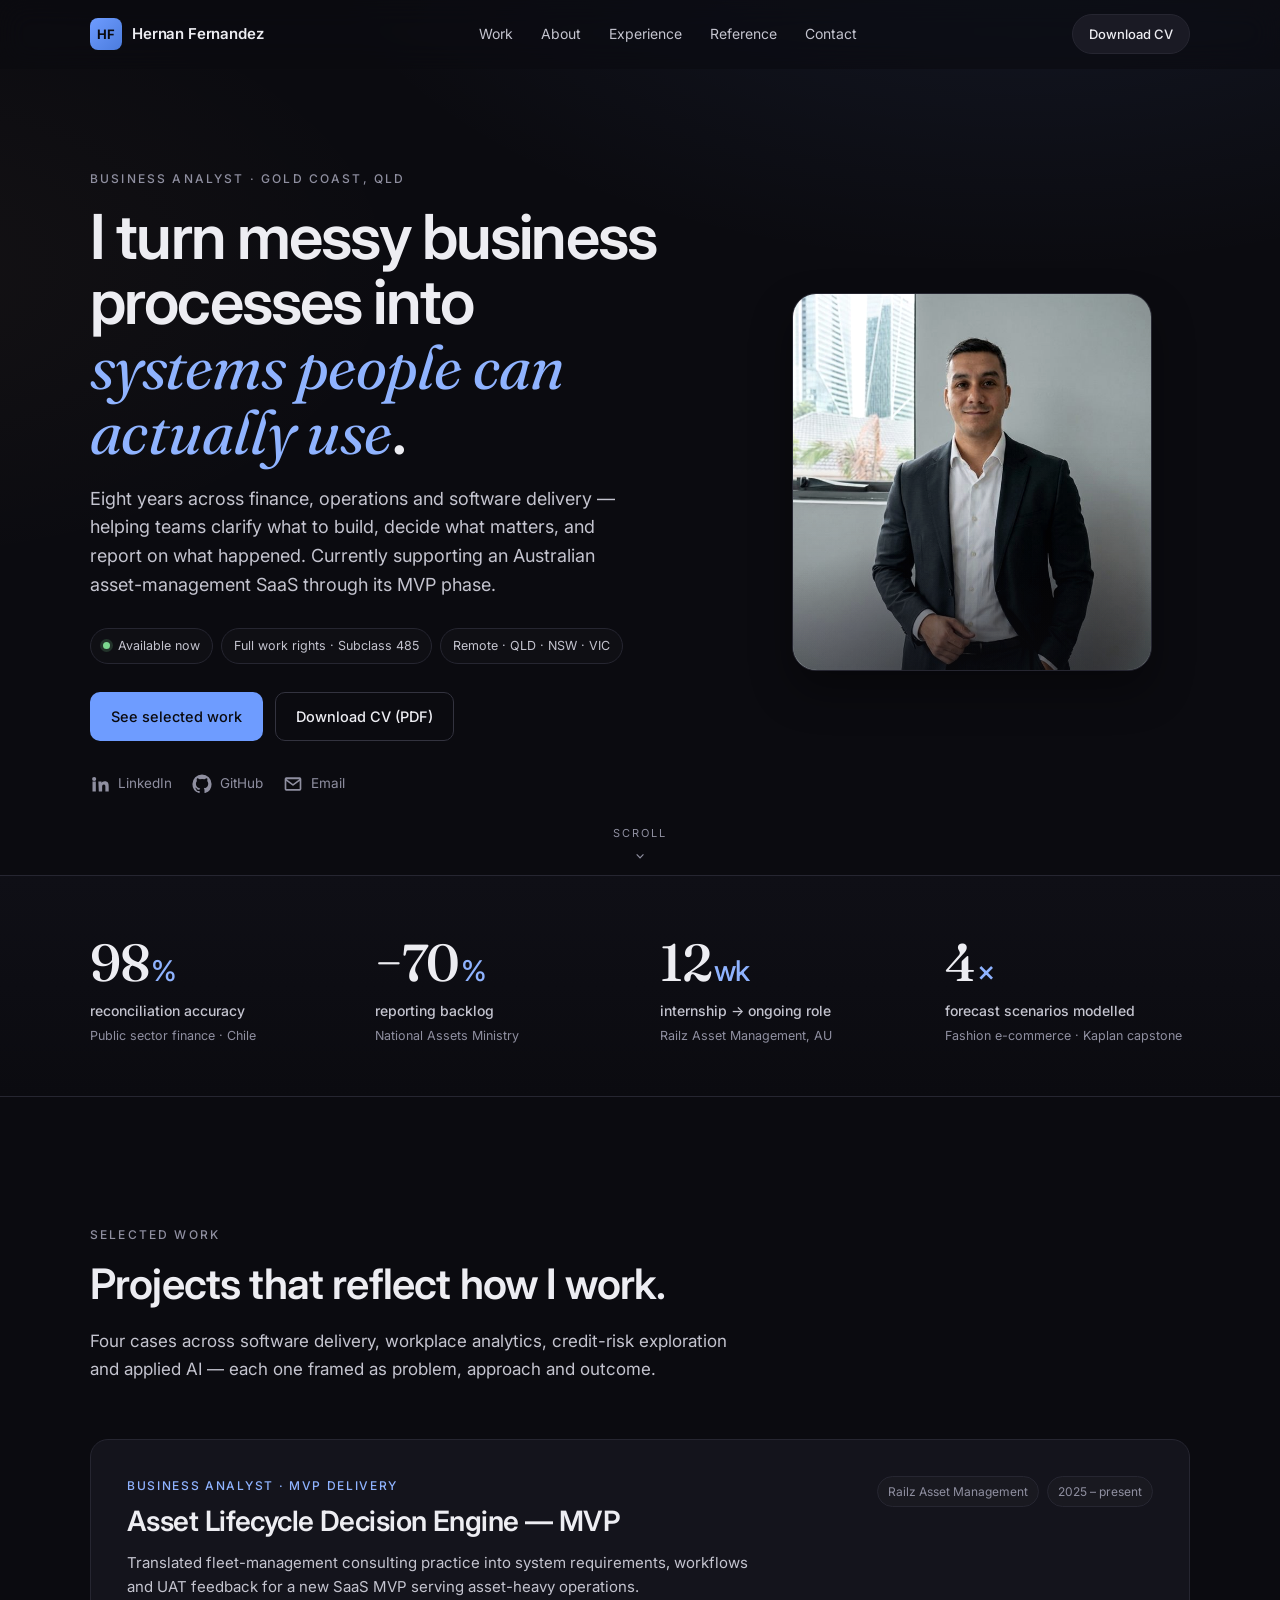
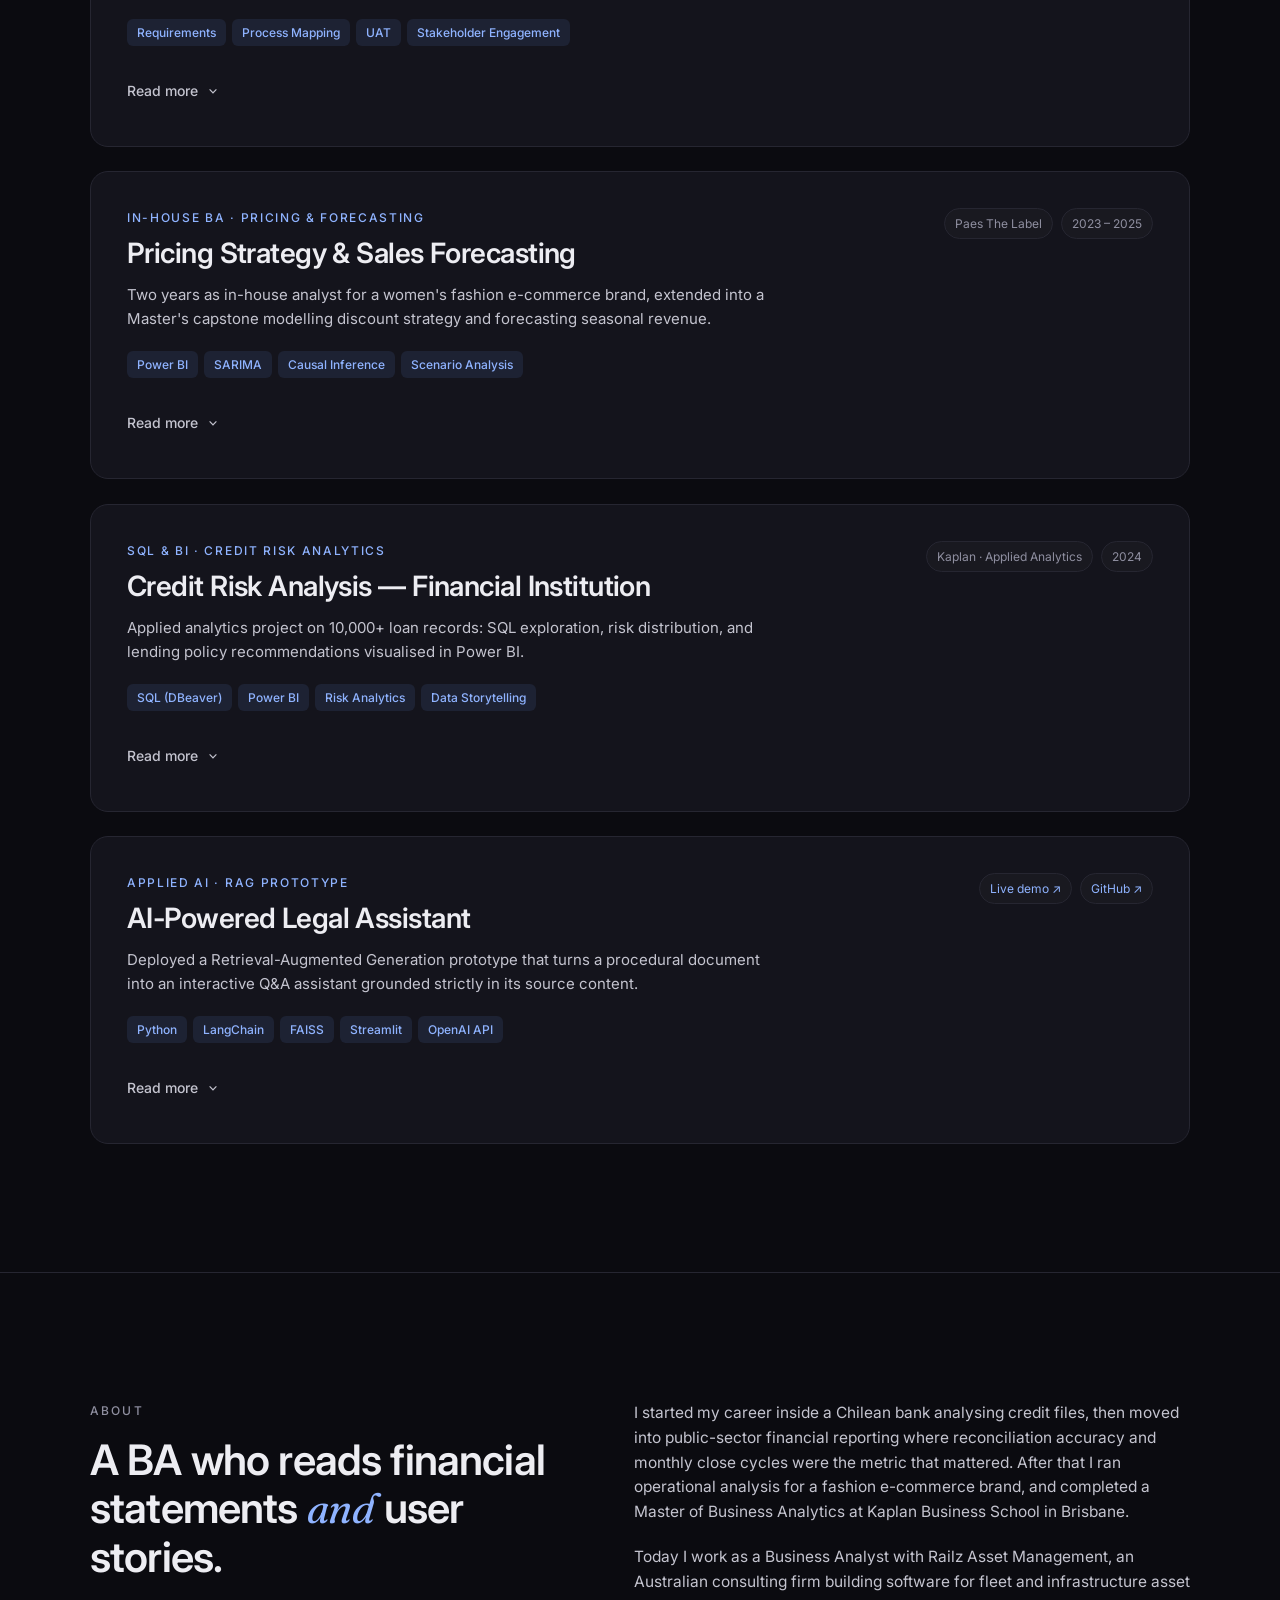
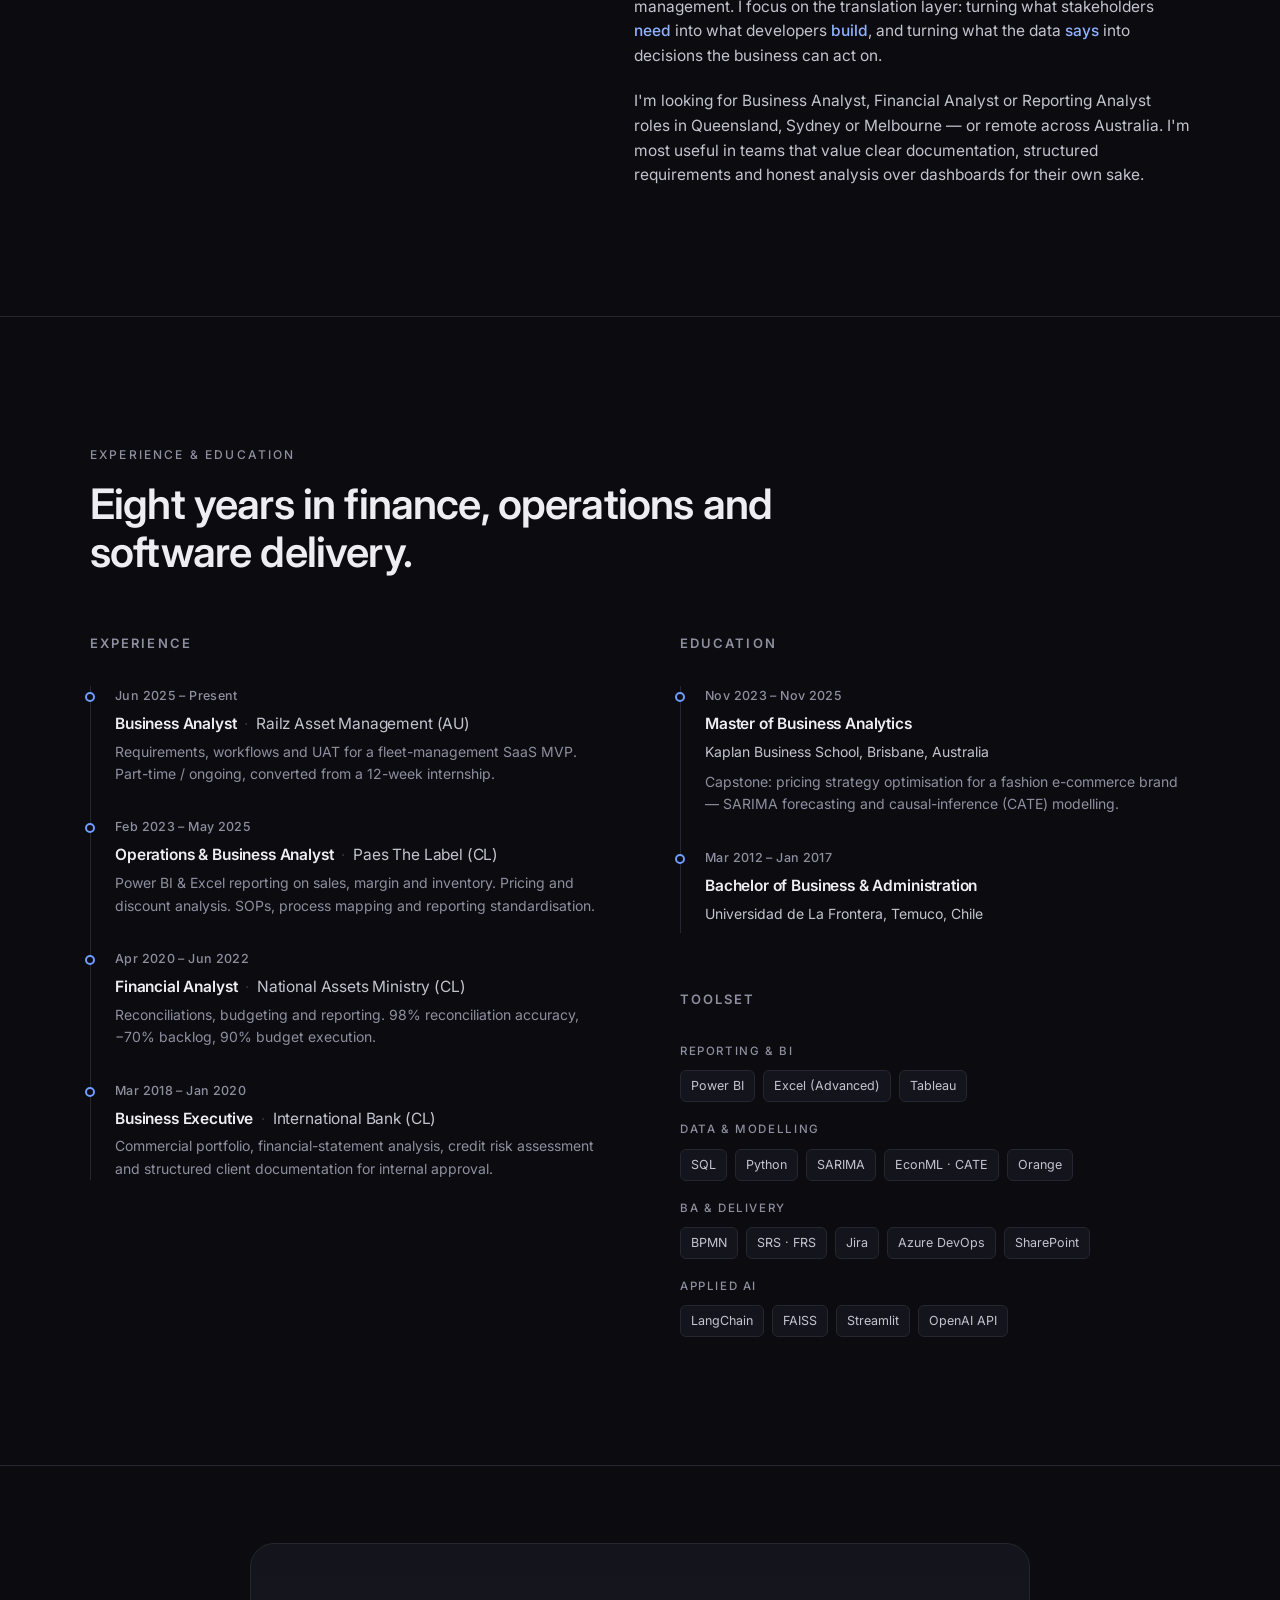
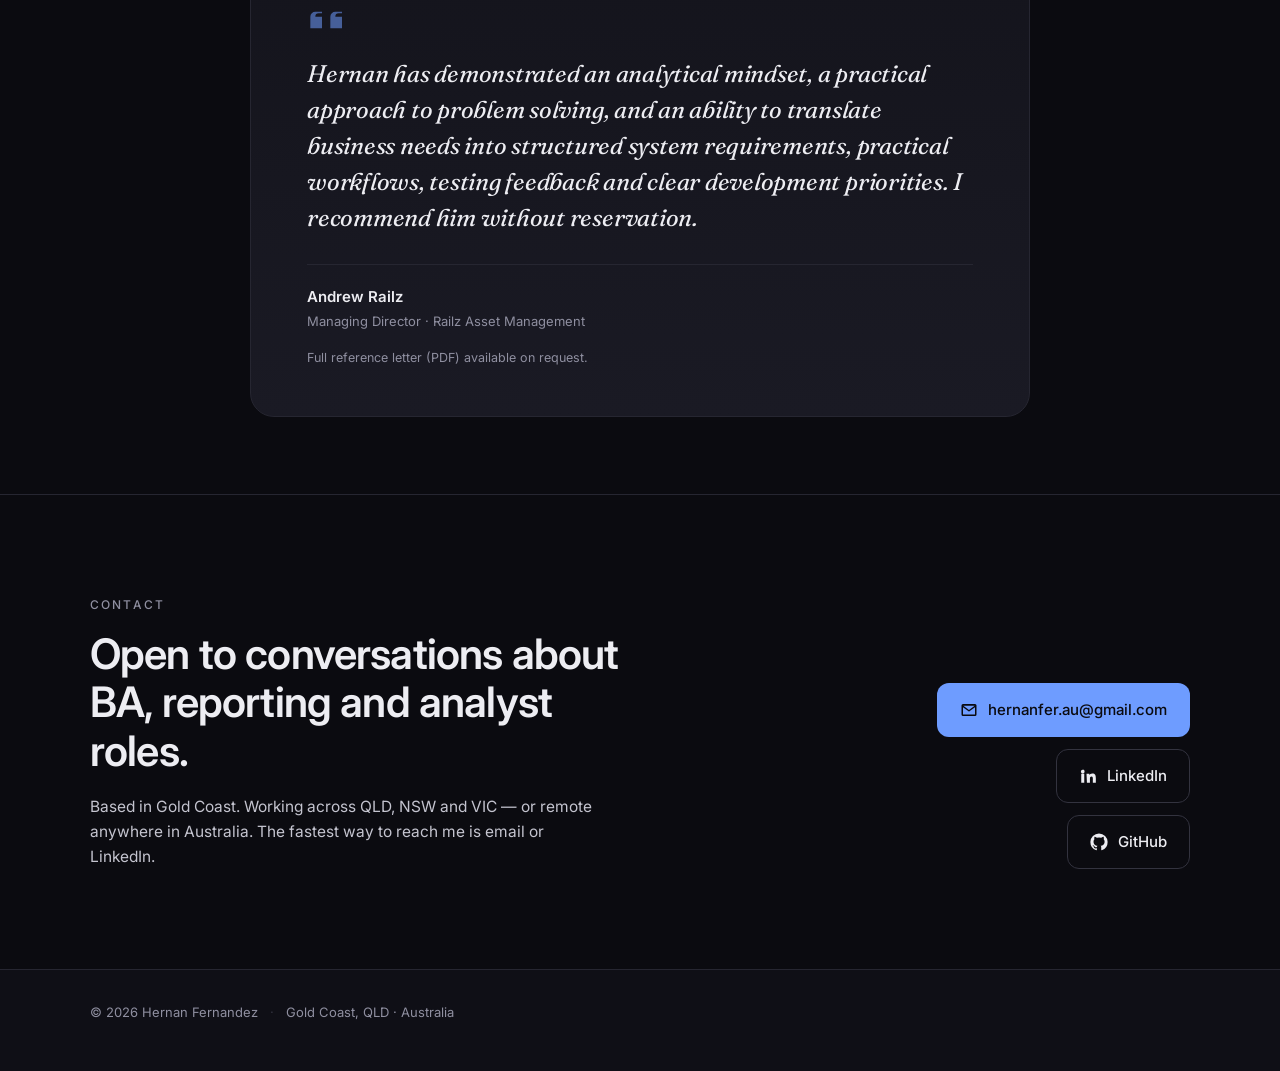
==== index.html @ 07c83c6d "Initial portfolio" ====
<!DOCTYPE html>
<html lang="en">
<head>
<meta charset="UTF-8" />
<meta name="viewport" content="width=device-width, initial-scale=1.0" />
<meta name="description" content="Hernan Fernandez — Business Analyst based in Gold Coast, QLD. Requirements, process mapping, BI reporting, and data-informed decision support across software and financial environments." />
<meta name="author" content="Hernan Fernandez" />
<meta property="og:title" content="Hernan Fernandez — Business Analyst" />
<meta property="og:description" content="I turn messy business processes into systems people can actually use. Business Analyst, Gold Coast QLD." />
<meta property="og:type" content="website" />
<meta name="theme-color" content="#0B0B10" />
<title>Hernan Fernandez — Business Analyst</title>
<link rel="preconnect" href="https://fonts.googleapis.com" />
<link rel="preconnect" href="https://fonts.gstatic.com" crossorigin />
<link href="https://fonts.googleapis.com/css2?family=Inter:wght@300;400;500;600;700&family=Fraunces:opsz,wght@9..144,400;9..144,500&display=swap" rel="stylesheet" />
<link rel="stylesheet" href="styles.css" />
<link rel="icon" href="data:image/svg+xml,%3Csvg xmlns='http://www.w3.org/2000/svg' viewBox='0 0 100 100'%3E%3Ctext y='.9em' font-size='90' font-family='sans-serif' fill='%236E9CFF' font-weight='700'%3EH%3C/text%3E%3C/svg%3E" />
</head>
<body>

<a class="skip" href="#main">Skip to content</a>

<header class="nav" id="nav">
  <div class="nav__inner container">
    <a href="#top" class="nav__brand" aria-label="Home">
      <span class="nav__brand-mark">HF</span>
      <span class="nav__brand-name">Hernan Fernandez</span>
    </a>
    <nav class="nav__links" aria-label="Primary">
      <a href="#work">Work</a>
      <a href="#about">About</a>
      <a href="#experience">Experience</a>
      <a href="#testimonial">Reference</a>
      <a href="#contact">Contact</a>
    </nav>
    <a class="nav__cta" href="assets/cv.pdf" download>Download CV</a>
    <button class="nav__toggle" aria-label="Open menu" aria-expanded="false" aria-controls="mobileMenu">
      <span></span><span></span><span></span>
    </button>
  </div>
  <div class="nav__mobile" id="mobileMenu" hidden>
    <a href="#work">Work</a>
    <a href="#about">About</a>
    <a href="#experience">Experience</a>
    <a href="#testimonial">Reference</a>
    <a href="#contact">Contact</a>
    <a href="assets/cv.pdf" download class="nav__mobile-cta">Download CV</a>
  </div>
</header>

<main id="main">

  <!-- HERO -->
  <section class="hero" id="top">
    <div class="container hero__grid">
      <div class="hero__text reveal">
        <p class="eyebrow">Business Analyst · Gold Coast, QLD</p>
        <h1 class="hero__title">
          I turn messy business processes into <span class="accent-serif">systems people can actually use</span>.
        </h1>
        <p class="hero__lead">
          Eight years across finance, operations and software delivery — helping teams clarify what to build,
          decide what matters, and report on what happened. Currently supporting an Australian asset-management
          SaaS through its MVP phase.
        </p>
        <div class="chips" aria-label="Availability and location">
          <span class="chip chip--dot">Available now</span>
          <span class="chip">Full work rights · Subclass 485</span>
          <span class="chip">Remote · QLD · NSW · VIC</span>
        </div>
        <div class="hero__cta">
          <a href="#work" class="btn btn--primary">See selected work</a>
          <a href="assets/cv.pdf" download class="btn btn--ghost">Download CV (PDF)</a>
        </div>
        <div class="hero__social">
          <a href="https://www.linkedin.com/in/hernanfernandezs" target="_blank" rel="noopener" aria-label="LinkedIn">
            <svg viewBox="0 0 24 24" width="20" height="20" aria-hidden="true"><path fill="currentColor" d="M4.98 3.5A2.5 2.5 0 1 1 5 8.5a2.5 2.5 0 0 1-.02-5zM3 9h4v12H3zM10 9h3.8v1.7h.06c.53-1 1.84-2.07 3.79-2.07 4.05 0 4.8 2.66 4.8 6.12V21h-4v-5.4c0-1.29-.02-2.95-1.8-2.95-1.8 0-2.08 1.4-2.08 2.86V21h-4z"/></svg>
            <span>LinkedIn</span>
          </a>
          <a href="https://github.com/hernanferau-lab" target="_blank" rel="noopener" aria-label="GitHub">
            <svg viewBox="0 0 24 24" width="20" height="20" aria-hidden="true"><path fill="currentColor" d="M12 .5A11.5 11.5 0 0 0 .5 12a11.5 11.5 0 0 0 7.86 10.94c.58.11.79-.25.79-.56v-2c-3.2.7-3.87-1.54-3.87-1.54-.52-1.34-1.28-1.7-1.28-1.7-1.05-.72.08-.7.08-.7 1.16.08 1.77 1.2 1.77 1.2 1.03 1.77 2.71 1.26 3.37.96.1-.75.4-1.26.73-1.55-2.55-.29-5.24-1.28-5.24-5.7 0-1.26.45-2.29 1.19-3.1-.12-.29-.52-1.47.11-3.06 0 0 .97-.31 3.18 1.18a11 11 0 0 1 5.79 0c2.2-1.49 3.17-1.18 3.17-1.18.63 1.59.23 2.77.12 3.06.74.81 1.19 1.84 1.19 3.1 0 4.43-2.7 5.41-5.26 5.69.41.36.78 1.06.78 2.14v3.17c0 .31.21.68.8.56A11.5 11.5 0 0 0 23.5 12 11.5 11.5 0 0 0 12 .5z"/></svg>
            <span>GitHub</span>
          </a>
          <a href="mailto:hernanfer.au@gmail.com" aria-label="Email">
            <svg viewBox="0 0 24 24" width="20" height="20" aria-hidden="true"><path fill="currentColor" d="M2 6a2 2 0 0 1 2-2h16a2 2 0 0 1 2 2v12a2 2 0 0 1-2 2H4a2 2 0 0 1-2-2V6zm2.4.2 7.6 5.7 7.6-5.7H4.4zM20 8.3l-7.4 5.5a1 1 0 0 1-1.2 0L4 8.3V18h16V8.3z"/></svg>
            <span>Email</span>
          </a>
        </div>
      </div>

      <div class="hero__portrait reveal">
        <div class="portrait">
          <img src="[data-uri]" alt="Portrait of Hernan Fernandez" loading="eager" />
          <div class="portrait__ring" aria-hidden="true"></div>
        </div>
      </div>
    </div>

    <div class="hero__scroll" aria-hidden="true">
      <span>Scroll</span>
      <svg viewBox="0 0 24 24" width="14" height="14"><path fill="currentColor" d="M12 16.5 5.5 10l1.4-1.4L12 13.7l5.1-5.1 1.4 1.4z"/></svg>
    </div>
  </section>

  <!-- METRICS -->
  <section class="metrics" aria-label="Selected results">
    <div class="container">
      <div class="metrics__grid">
        <div class="metric reveal">
          <div class="metric__value">98<span class="metric__unit">%</span></div>
          <div class="metric__label">reconciliation accuracy</div>
          <div class="metric__ctx">Public sector finance · Chile</div>
        </div>
        <div class="metric reveal">
          <div class="metric__value">−70<span class="metric__unit">%</span></div>
          <div class="metric__label">reporting backlog</div>
          <div class="metric__ctx">National Assets Ministry</div>
        </div>
        <div class="metric reveal">
          <div class="metric__value">12<span class="metric__unit">wk</span></div>
          <div class="metric__label">internship → ongoing role</div>
          <div class="metric__ctx">Railz Asset Management, AU</div>
        </div>
        <div class="metric reveal">
          <div class="metric__value">4<span class="metric__unit">×</span></div>
          <div class="metric__label">forecast scenarios modelled</div>
          <div class="metric__ctx">Fashion e-commerce · Kaplan capstone</div>
        </div>
      </div>
    </div>
  </section>

  <!-- WORK -->
  <section class="section" id="work">
    <div class="container">
      <header class="section__head reveal">
        <p class="eyebrow">Selected work</p>
        <h2 class="section__title">Projects that reflect how I work.</h2>
        <p class="section__lead">
          Four cases across software delivery, workplace analytics, credit-risk exploration and applied AI —
          each one framed as problem, approach and outcome.
        </p>
      </header>

      <div class="projects">

        <!-- PROJECT 1 — RAILZ -->
        <article class="project reveal" data-project>
          <div class="project__head">
            <div>
              <p class="project__tag">Business Analyst · MVP Delivery</p>
              <h3 class="project__title">Asset Lifecycle Decision Engine — MVP</h3>
              <p class="project__pitch">
                Translated fleet-management consulting practice into system requirements, workflows and UAT
                feedback for a new SaaS MVP serving asset-heavy operations.
              </p>
            </div>
            <div class="project__meta">
              <span class="pill">Railz Asset Management</span>
              <span class="pill">2025 – present</span>
            </div>
          </div>
          <div class="project__badges">
            <span class="badge">Requirements</span>
            <span class="badge">Process Mapping</span>
            <span class="badge">UAT</span>
            <span class="badge">Stakeholder Engagement</span>
          </div>
          <button class="project__toggle" aria-expanded="false">
            <span>Read more</span>
            <svg viewBox="0 0 24 24" width="14" height="14"><path fill="currentColor" d="M12 16.5 5.5 10l1.4-1.4L12 13.7l5.1-5.1 1.4 1.4z"/></svg>
          </button>
          <div class="project__body" hidden>
            <div class="project__cols">
              <div>
                <h4>Problem</h4>
                <p>
                  A boutique consulting firm needed to move from spreadsheet-based fleet assessments to a
                  scalable software product. The team needed clarity on what to build first, how workflows
                  should behave, and how business rules should be encoded.
                </p>
              </div>
              <div>
                <h4>Approach</h4>
                <p>
                  Clarified and documented complex business processes, drafted structured requirements (SRS,
                  FRS, functional architecture briefs), mapped user decision flows, and ran UAT cycles between
                  developers and the business — aligned to ISO 31000, ISO 55001 and IPWEA NAMS+ principles.
                </p>
              </div>
              <div>
                <h4>Outcome</h4>
                <p>
                  Contributed to the delivery of a working MVP now used to support asset replacement and
                  scenario planning decisions. A 12-week internship converted into an ongoing part-time role
                  based on the value delivered.
                </p>
              </div>
            </div>
            <p class="project__note">
              Confidential engagement. Internal scoring logic, weights and client data are not shown here.
            </p>
          </div>
        </article>

        <!-- PROJECT 2 — PAES -->
        <article class="project reveal" data-project>
          <div class="project__head">
            <div>
              <p class="project__tag">In-house BA · Pricing &amp; Forecasting</p>
              <h3 class="project__title">Pricing Strategy &amp; Sales Forecasting</h3>
              <p class="project__pitch">
                Two years as in-house analyst for a women's fashion e-commerce brand, extended into a Master's
                capstone modelling discount strategy and forecasting seasonal revenue.
              </p>
            </div>
            <div class="project__meta">
              <span class="pill">Paes The Label</span>
              <span class="pill">2023 – 2025</span>
            </div>
          </div>
          <div class="project__badges">
            <span class="badge">Power BI</span>
            <span class="badge">SARIMA</span>
            <span class="badge">Causal Inference</span>
            <span class="badge">Scenario Analysis</span>
          </div>
          <button class="project__toggle" aria-expanded="false">
            <span>Read more</span>
            <svg viewBox="0 0 24 24" width="14" height="14"><path fill="currentColor" d="M12 16.5 5.5 10l1.4-1.4L12 13.7l5.1-5.1 1.4 1.4z"/></svg>
          </button>
          <div class="project__body" hidden>
            <div class="project__cols">
              <div>
                <h4>Problem</h4>
                <p>
                  Between 2023 and 2024 the brand's average discount rose 85.6%, while sales fell 52.4%.
                  Discounting had become the default lever for demand, and no one could see whether it was
                  actually working — or which categories were being damaged by it.
                </p>
              </div>
              <div>
                <h4>Approach</h4>
                <p>
                  Built Power BI dashboards to make category-level margins and inventory visible. For the
                  capstone, extended the analysis with a causal-inference model (Causal Forest / CATE) to
                  measure discount impact by category, and a SARIMA forecast to project peak-season revenue
                  under four discount scenarios.
                </p>
              </div>
              <div>
                <h4>Outcome</h4>
                <p>
                  Identified categories where discounts destroyed margin (coats, dresses) versus those where
                  targeted 10–25% discounts lifted revenue (crop tops, sets, pants). The "no discount"
                  scenario projected the highest peak-season revenue of the four options tested.
                </p>
              </div>
            </div>
            <p class="project__note">
              Academic modelling based on real workplace data. Numbers describe forecast scenarios, not
              deployed results.
            </p>
          </div>
        </article>

        <!-- PROJECT 3 — LENDINGCLUB -->
        <article class="project reveal" data-project>
          <div class="project__head">
            <div>
              <p class="project__tag">SQL &amp; BI · Credit Risk Analytics</p>
              <h3 class="project__title">Credit Risk Analysis — Financial Institution</h3>
              <p class="project__pitch">
                Applied analytics project on 10,000+ loan records: SQL exploration, risk distribution,
                and lending policy recommendations visualised in Power BI.
              </p>
            </div>
            <div class="project__meta">
              <span class="pill">Kaplan · Applied Analytics</span>
              <span class="pill">2024</span>
            </div>
          </div>
          <div class="project__badges">
            <span class="badge">SQL (DBeaver)</span>
            <span class="badge">Power BI</span>
            <span class="badge">Risk Analytics</span>
            <span class="badge">Data Storytelling</span>
          </div>
          <button class="project__toggle" aria-expanded="false">
            <span>Read more</span>
            <svg viewBox="0 0 24 24" width="14" height="14"><path fill="currentColor" d="M12 16.5 5.5 10l1.4-1.4L12 13.7l5.1-5.1 1.4 1.4z"/></svg>
          </button>
          <div class="project__body" hidden>
            <div class="project__cols">
              <div>
                <h4>Problem</h4>
                <p>
                  A public lending dataset needed to be turned into a defensible view of credit risk — one a
                  lending committee could actually use to make policy decisions rather than a bag of raw
                  numbers.
                </p>
              </div>
              <div>
                <h4>Approach</h4>
                <p>
                  Wrote SQL queries against the dataset in DBeaver to extract and shape borrower, loan and
                  performance dimensions. Built Power BI treemaps and distribution charts to compare risk
                  concentration across grades, terms and purposes.
                </p>
              </div>
              <div>
                <h4>Outcome</h4>
                <p>
                  Produced lending policy recommendations grounded in the data — where to tighten criteria,
                  which segments were structurally riskier, and how portfolio exposure was distributed.
                </p>
              </div>
            </div>
          </div>
        </article>

        <!-- PROJECT 4 — RAG -->
        <article class="project reveal" data-project>
          <div class="project__head">
            <div>
              <p class="project__tag">Applied AI · RAG Prototype</p>
              <h3 class="project__title">AI-Powered Legal Assistant</h3>
              <p class="project__pitch">
                Deployed a Retrieval-Augmented Generation prototype that turns a procedural document into an
                interactive Q&amp;A assistant grounded strictly in its source content.
              </p>
            </div>
            <div class="project__meta">
              <span class="pill"><a href="https://ai-document-assistant0.streamlit.app/" target="_blank" rel="noopener">Live demo ↗</a></span>
              <span class="pill"><a href="https://github.com/hernanferau-lab/AI_Assistant" target="_blank" rel="noopener">GitHub ↗</a></span>
            </div>
          </div>
          <div class="project__badges">
            <span class="badge">Python</span>
            <span class="badge">LangChain</span>
            <span class="badge">FAISS</span>
            <span class="badge">Streamlit</span>
            <span class="badge">OpenAI API</span>
          </div>
          <button class="project__toggle" aria-expanded="false">
            <span>Read more</span>
            <svg viewBox="0 0 24 24" width="14" height="14"><path fill="currentColor" d="M12 16.5 5.5 10l1.4-1.4L12 13.7l5.1-5.1 1.4 1.4z"/></svg>
          </button>
          <div class="project__body" hidden>
            <div class="project__cols">
              <div>
                <h4>Problem</h4>
                <p>
                  Complaint-handling procedures live in long documents that few people read end to end,
                  leading to inconsistent decisions and heavy reliance on expert interpretation.
                </p>
              </div>
              <div>
                <h4>Approach</h4>
                <p>
                  Built a RAG pipeline: chunk the source document, embed with OpenAI, index in FAISS,
                  retrieve the top-k fragments per question, and generate answers constrained to that
                  retrieved context — always returning the source fragments used, for traceability.
                </p>
              </div>
              <div>
                <h4>Outcome</h4>
                <p>
                  A live prototype where users can ask natural-language questions and get grounded answers
                  with visible source excerpts. Shows how a static procedure can become an auditable
                  decision-support tool.
                </p>
              </div>
            </div>
            <p class="project__note">
              Simulated source content based on the principles of Chile's Ley Karin (Law 21.643). Not a
              replacement for professional advice.
            </p>
          </div>
        </article>

      </div>
    </div>
  </section>

  <!-- ABOUT -->
  <section class="section section--split" id="about">
    <div class="container about__grid">
      <div class="about__intro reveal">
        <p class="eyebrow">About</p>
        <h2 class="section__title">A BA who reads financial statements <span class="accent-serif">and</span> user stories.</h2>
      </div>
      <div class="about__body reveal">
        <p>
          I started my career inside a Chilean bank analysing credit files, then moved into public-sector
          financial reporting where reconciliation accuracy and monthly close cycles were the metric that
          mattered. After that I ran operational analysis for a fashion e-commerce brand, and completed a
          Master of Business Analytics at Kaplan Business School in Brisbane.
        </p>
        <p>
          Today I work as a Business Analyst with Railz Asset Management, an Australian consulting firm
          building software for fleet and infrastructure asset management. I focus on the translation layer:
          turning what stakeholders <em>need</em> into what developers <em>build</em>, and turning what the
          data <em>says</em> into decisions the business can act on.
        </p>
        <p>
          I'm looking for Business Analyst, Financial Analyst or Reporting Analyst roles in Queensland,
          Sydney or Melbourne — or remote across Australia. I'm most useful in teams that value clear
          documentation, structured requirements and honest analysis over dashboards for their own sake.
        </p>
      </div>
    </div>
  </section>

  <!-- EXPERIENCE + EDUCATION -->
  <section class="section" id="experience">
    <div class="container">
      <header class="section__head reveal">
        <p class="eyebrow">Experience &amp; Education</p>
        <h2 class="section__title">Eight years in finance, operations and software delivery.</h2>
      </header>

      <div class="exp__grid">
        <div class="exp__col reveal">
          <h3 class="exp__col-title">Experience</h3>
          <ol class="timeline">
            <li>
              <div class="timeline__meta">Jun 2025 – Present</div>
              <div class="timeline__role">Business Analyst <span class="timeline__sep">·</span> <span class="timeline__org">Railz Asset Management (AU)</span></div>
              <p>Requirements, workflows and UAT for a fleet-management SaaS MVP. Part-time / ongoing, converted from a 12-week internship.</p>
            </li>
            <li>
              <div class="timeline__meta">Feb 2023 – May 2025</div>
              <div class="timeline__role">Operations &amp; Business Analyst <span class="timeline__sep">·</span> <span class="timeline__org">Paes The Label (CL)</span></div>
              <p>Power BI &amp; Excel reporting on sales, margin and inventory. Pricing and discount analysis. SOPs, process mapping and reporting standardisation.</p>
            </li>
            <li>
              <div class="timeline__meta">Apr 2020 – Jun 2022</div>
              <div class="timeline__role">Financial Analyst <span class="timeline__sep">·</span> <span class="timeline__org">National Assets Ministry (CL)</span></div>
              <p>Reconciliations, budgeting and reporting. 98% reconciliation accuracy, −70% backlog, 90% budget execution.</p>
            </li>
            <li>
              <div class="timeline__meta">Mar 2018 – Jan 2020</div>
              <div class="timeline__role">Business Executive <span class="timeline__sep">·</span> <span class="timeline__org">International Bank (CL)</span></div>
              <p>Commercial portfolio, financial-statement analysis, credit risk assessment and structured client documentation for internal approval.</p>
            </li>
          </ol>
        </div>

        <div class="exp__col reveal">
          <h3 class="exp__col-title">Education</h3>
          <ol class="timeline">
            <li>
              <div class="timeline__meta">Nov 2023 – Nov 2025</div>
              <div class="timeline__role">Master of Business Analytics</div>
              <div class="timeline__org-line">Kaplan Business School, Brisbane, Australia</div>
              <p>Capstone: pricing strategy optimisation for a fashion e-commerce brand — SARIMA forecasting and causal-inference (CATE) modelling.</p>
            </li>
            <li>
              <div class="timeline__meta">Mar 2012 – Jan 2017</div>
              <div class="timeline__role">Bachelor of Business &amp; Administration</div>
              <div class="timeline__org-line">Universidad de La Frontera, Temuco, Chile</div>
            </li>
          </ol>

          <h3 class="exp__col-title exp__col-title--secondary">Toolset</h3>
          <div class="tools">
            <div class="tools__group">
              <span class="tools__label">Reporting &amp; BI</span>
              <span class="tag">Power BI</span>
              <span class="tag">Excel (Advanced)</span>
              <span class="tag">Tableau</span>
            </div>
            <div class="tools__group">
              <span class="tools__label">Data &amp; Modelling</span>
              <span class="tag">SQL</span>
              <span class="tag">Python</span>
              <span class="tag">SARIMA</span>
              <span class="tag">EconML · CATE</span>
              <span class="tag">Orange</span>
            </div>
            <div class="tools__group">
              <span class="tools__label">BA &amp; Delivery</span>
              <span class="tag">BPMN</span>
              <span class="tag">SRS · FRS</span>
              <span class="tag">Jira</span>
              <span class="tag">Azure DevOps</span>
              <span class="tag">SharePoint</span>
            </div>
            <div class="tools__group">
              <span class="tools__label">Applied AI</span>
              <span class="tag">LangChain</span>
              <span class="tag">FAISS</span>
              <span class="tag">Streamlit</span>
              <span class="tag">OpenAI API</span>
            </div>
          </div>
        </div>
      </div>
    </div>
  </section>

  <!-- TESTIMONIAL -->
  <section class="section section--tight" id="testimonial">
    <div class="container">
      <div class="quote reveal">
        <svg class="quote__mark" viewBox="0 0 24 24" width="40" height="40" aria-hidden="true">
          <path fill="currentColor" d="M9 7H5a3 3 0 0 0-3 3v7h7v-7H5a2 2 0 0 1 2-2h2V7zm12 0h-4a3 3 0 0 0-3 3v7h7v-7h-4a2 2 0 0 1 2-2h2V7z"/>
        </svg>
        <blockquote>
          Hernan has demonstrated an analytical mindset, a practical approach to problem solving, and an
          ability to translate business needs into structured system requirements, practical workflows,
          testing feedback and clear development priorities. I recommend him without reservation.
        </blockquote>
        <div class="quote__author">
          <div class="quote__name">Andrew Railz</div>
          <div class="quote__role">Managing Director · Railz Asset Management</div>
        </div>
        <p class="quote__note">Full reference letter (PDF) available on request.</p>
      </div>
    </div>
  </section>

  <!-- CONTACT -->
  <section class="section section--contact" id="contact">
    <div class="container contact">
      <div class="reveal">
        <p class="eyebrow">Contact</p>
        <h2 class="section__title">Open to conversations about BA, reporting and analyst roles.</h2>
        <p class="contact__lead">
          Based in Gold Coast. Working across QLD, NSW and VIC — or remote anywhere in Australia.
          The fastest way to reach me is email or LinkedIn.
        </p>
      </div>
      <div class="contact__actions reveal">
        <a href="mailto:hernanfer.au@gmail.com" class="btn btn--primary btn--lg">
          <svg viewBox="0 0 24 24" width="18" height="18" aria-hidden="true"><path fill="currentColor" d="M2 6a2 2 0 0 1 2-2h16a2 2 0 0 1 2 2v12a2 2 0 0 1-2 2H4a2 2 0 0 1-2-2V6zm2.4.2 7.6 5.7 7.6-5.7H4.4zM20 8.3l-7.4 5.5a1 1 0 0 1-1.2 0L4 8.3V18h16V8.3z"/></svg>
          hernanfer.au@gmail.com
        </a>
        <a href="https://www.linkedin.com/in/hernanfernandezs" target="_blank" rel="noopener" class="btn btn--ghost btn--lg">
          <svg viewBox="0 0 24 24" width="18" height="18" aria-hidden="true"><path fill="currentColor" d="M4.98 3.5A2.5 2.5 0 1 1 5 8.5a2.5 2.5 0 0 1-.02-5zM3 9h4v12H3zM10 9h3.8v1.7h.06c.53-1 1.84-2.07 3.79-2.07 4.05 0 4.8 2.66 4.8 6.12V21h-4v-5.4c0-1.29-.02-2.95-1.8-2.95-1.8 0-2.08 1.4-2.08 2.86V21h-4z"/></svg>
          LinkedIn
        </a>
        <a href="https://github.com/hernanferau-lab" target="_blank" rel="noopener" class="btn btn--ghost btn--lg">
          <svg viewBox="0 0 24 24" width="18" height="18" aria-hidden="true"><path fill="currentColor" d="M12 .5A11.5 11.5 0 0 0 .5 12a11.5 11.5 0 0 0 7.86 10.94c.58.11.79-.25.79-.56v-2c-3.2.7-3.87-1.54-3.87-1.54-.52-1.34-1.28-1.7-1.28-1.7-1.05-.72.08-.7.08-.7 1.16.08 1.77 1.2 1.77 1.2 1.03 1.77 2.71 1.26 3.37.96.1-.75.4-1.26.73-1.55-2.55-.29-5.24-1.28-5.24-5.7 0-1.26.45-2.29 1.19-3.1-.12-.29-.52-1.47.11-3.06 0 0 .97-.31 3.18 1.18a11 11 0 0 1 5.79 0c2.2-1.49 3.17-1.18 3.17-1.18.63 1.59.23 2.77.12 3.06.74.81 1.19 1.84 1.19 3.1 0 4.43-2.7 5.41-5.26 5.69.41.36.78 1.06.78 2.14v3.17c0 .31.21.68.8.56A11.5 11.5 0 0 0 23.5 12 11.5 11.5 0 0 0 12 .5z"/></svg>
          GitHub
        </a>
      </div>
    </div>
  </section>

</main>

<footer class="footer">
  <div class="container footer__inner">
    <span>© 2026 Hernan Fernandez</span>
    <span class="footer__sep">·</span>
    <span>Gold Coast, QLD · Australia</span>
  </div>
</footer>

<script src="script.js" defer></script>
</body>
</html>
---- styles.css ----
/* ==========================================================================
   Hernan Fernandez — Portfolio
   Static, no-framework CSS. Mobile-first. WCAG AA contrast targeted.
   ========================================================================== */

/* -------- Reset & tokens ------------------------------------------------- */

*, *::before, *::after { box-sizing: border-box; }
html, body { margin: 0; padding: 0; }
html { scroll-behavior: smooth; }
img, svg { display: block; max-width: 100%; }
button { font: inherit; cursor: pointer; background: none; border: 0; color: inherit; }
a { color: inherit; text-decoration: none; }
ol, ul { padding: 0; margin: 0; list-style: none; }
p { margin: 0; }
:focus-visible { outline: 2px solid var(--accent); outline-offset: 3px; border-radius: 4px; }

:root {
  --bg:         #0B0B10;
  --bg-2:       #0F0F16;
  --surface:    #14141C;
  --surface-2:  #1A1A24;
  --border:     #262631;
  --border-2:   #33333F;

  --text:       #EDEDF2;
  --text-dim:   #C4C4CF;
  --muted:      #8F8FA0;

  --accent:     #6E9CFF;
  --accent-2:   #8FB3FF;
  --accent-tint: rgba(110, 156, 255, 0.10);
  --warm:       #E8B57A;

  --success:    #7BD88F;

  --sans: "Inter", ui-sans-serif, system-ui, -apple-system, "Segoe UI", Roboto, "Helvetica Neue", Arial, sans-serif;
  --serif: "Fraunces", ui-serif, Georgia, "Times New Roman", serif;

  --radius-sm: 8px;
  --radius:    12px;
  --radius-lg: 18px;
  --radius-xl: 24px;

  --shadow-1:  0 1px 2px rgba(0,0,0,.4), 0 4px 12px rgba(0,0,0,.25);
  --shadow-2:  0 20px 40px rgba(0,0,0,.35);

  --max:       1180px;
  --gutter:    clamp(20px, 4vw, 40px);

  --ease:      cubic-bezier(.22, 1, .36, 1);
  --dur-fast:  180ms;
  --dur:       320ms;
  --dur-slow:  600ms;
}

@media (prefers-reduced-motion: reduce) {
  html { scroll-behavior: auto; }
  *, *::before, *::after {
    animation-duration: .01ms !important;
    animation-iteration-count: 1 !important;
    transition-duration: .01ms !important;
  }
}

/* -------- Base ----------------------------------------------------------- */

body {
  background: var(--bg);
  color: var(--text);
  font-family: var(--sans);
  font-size: 16px;
  line-height: 1.6;
  -webkit-font-smoothing: antialiased;
  -moz-osx-font-smoothing: grayscale;
  overflow-x: hidden;
  background-image:
    radial-gradient(1200px 600px at 80% -10%, rgba(110,156,255,0.09), transparent 60%),
    radial-gradient(900px 500px at -10% 30%, rgba(232,181,122,0.04), transparent 60%);
  background-attachment: fixed;
}

.container {
  max-width: var(--max);
  margin: 0 auto;
  padding-left: var(--gutter);
  padding-right: var(--gutter);
}

.skip {
  position: absolute; left: -9999px; top: 0;
  background: var(--accent); color: #0A0A0F;
  padding: 8px 14px; border-radius: 6px; font-weight: 600;
  z-index: 1000;
}
.skip:focus { left: 12px; top: 12px; }

/* -------- Typography ----------------------------------------------------- */

.eyebrow {
  font-size: 12px;
  letter-spacing: 0.18em;
  text-transform: uppercase;
  color: var(--muted);
  font-weight: 500;
  margin: 0 0 16px;
}

.section__title {
  font-family: var(--sans);
  font-size: clamp(28px, 4vw, 42px);
  line-height: 1.15;
  letter-spacing: -0.02em;
  font-weight: 600;
  margin: 0 0 20px;
  color: var(--text);
}

.section__lead {
  font-size: clamp(15px, 1.4vw, 17px);
  color: var(--text-dim);
  max-width: 640px;
}

.accent-serif {
  font-family: var(--serif);
  font-weight: 400;
  font-style: italic;
  color: var(--accent-2);
  letter-spacing: -0.01em;
}

/* -------- Nav ------------------------------------------------------------ */

.nav {
  position: sticky; top: 0; z-index: 50;
  background: rgba(11, 11, 16, 0.65);
  backdrop-filter: saturate(140%) blur(14px);
  -webkit-backdrop-filter: saturate(140%) blur(14px);
  border-bottom: 1px solid transparent;
  transition: border-color var(--dur) var(--ease), background var(--dur) var(--ease);
}
.nav.is-scrolled {
  border-bottom-color: var(--border);
  background: rgba(11, 11, 16, 0.85);
}
.nav__inner {
  display: flex; align-items: center; justify-content: space-between;
  height: 68px; gap: 24px;
}
.nav__brand {
  display: inline-flex; align-items: center; gap: 10px;
  font-weight: 600; letter-spacing: -0.01em;
  transition: color var(--dur) var(--ease);
}
.nav__brand-mark {
  width: 32px; height: 32px;
  display: grid; place-items: center;
  background: linear-gradient(135deg, var(--accent), #4B7CDD);
  color: #0A0A0F;
  font-weight: 700; font-size: 13px;
  border-radius: 8px;
}
.nav__brand-name { font-size: 15px; }
.nav__links {
  display: none;
  gap: 28px; align-items: center;
  font-size: 14px;
}
.nav__links a {
  color: var(--text-dim);
  transition: color var(--dur-fast) var(--ease);
}
.nav__links a:hover { color: var(--text); }
.nav__cta {
  display: none;
  padding: 9px 16px;
  border-radius: 999px;
  background: var(--surface-2);
  border: 1px solid var(--border);
  font-size: 13px; font-weight: 500;
  color: var(--text);
  transition: background var(--dur-fast) var(--ease), border-color var(--dur-fast) var(--ease), transform var(--dur-fast) var(--ease);
}
.nav__cta:hover {
  background: var(--accent-tint);
  border-color: var(--accent);
  color: var(--accent-2);
}
.nav__toggle {
  display: inline-flex; flex-direction: column; gap: 4px;
  padding: 8px; border-radius: 8px;
}
.nav__toggle span {
  width: 20px; height: 2px; background: var(--text); border-radius: 2px;
  transition: transform var(--dur) var(--ease), opacity var(--dur) var(--ease);
}
.nav__toggle[aria-expanded="true"] span:nth-child(1) { transform: translateY(6px) rotate(45deg); }
.nav__toggle[aria-expanded="true"] span:nth-child(2) { opacity: 0; }
.nav__toggle[aria-expanded="true"] span:nth-child(3) { transform: translateY(-6px) rotate(-45deg); }

.nav__mobile {
  display: flex; flex-direction: column; gap: 4px;
  padding: 12px var(--gutter) 20px;
  background: rgba(11, 11, 16, 0.98);
  border-bottom: 1px solid var(--border);
}
.nav__mobile a {
  padding: 12px 8px;
  font-size: 16px;
  color: var(--text-dim);
  border-radius: 8px;
}
.nav__mobile a:hover { color: var(--text); background: var(--surface); }
.nav__mobile-cta {
  margin-top: 8px;
  background: var(--accent);
  color: #0A0A0F !important;
  text-align: center; font-weight: 600;
}

@media (min-width: 820px) {
  .nav__links { display: inline-flex; }
  .nav__cta   { display: inline-flex; align-items: center; }
  .nav__toggle{ display: none; }
  .nav__mobile{ display: none !important; }
}

/* -------- Hero ----------------------------------------------------------- */

.hero {
  padding: 72px 0 60px;
  position: relative;
}
@media (min-width: 820px) {
  .hero { padding: 100px 0 80px; }
}

.hero__grid {
  display: grid;
  grid-template-columns: 1fr;
  gap: 48px;
  align-items: center;
}
@media (min-width: 900px) {
  .hero__grid {
    grid-template-columns: minmax(0, 1.35fr) minmax(0, 1fr);
    gap: 72px;
  }
}

.hero__title {
  font-size: clamp(34px, 5.4vw, 62px);
  line-height: 1.05;
  letter-spacing: -0.03em;
  font-weight: 600;
  margin: 0 0 20px;
  color: var(--text);
}
.hero__lead {
  font-size: clamp(15px, 1.5vw, 18px);
  color: var(--text-dim);
  max-width: 560px;
  margin-bottom: 28px;
}

.chips { display: flex; flex-wrap: wrap; gap: 8px; margin-bottom: 28px; }
.chip {
  display: inline-flex; align-items: center; gap: 8px;
  padding: 7px 12px;
  border: 1px solid var(--border);
  border-radius: 999px;
  font-size: 12.5px;
  color: var(--text-dim);
  background: rgba(255,255,255,0.02);
}
.chip--dot::before {
  content: ""; width: 7px; height: 7px; border-radius: 50%;
  background: var(--success);
  box-shadow: 0 0 0 3px rgba(123, 216, 143, 0.18);
  display: inline-block;
}

.hero__cta {
  display: flex; flex-wrap: wrap; gap: 12px; margin-bottom: 32px;
}

.btn {
  display: inline-flex; align-items: center; gap: 10px;
  padding: 12px 20px;
  border-radius: 10px;
  font-size: 14.5px;
  font-weight: 500;
  transition: transform var(--dur-fast) var(--ease),
              background var(--dur-fast) var(--ease),
              border-color var(--dur-fast) var(--ease),
              color var(--dur-fast) var(--ease);
  border: 1px solid transparent;
  white-space: nowrap;
}
.btn--primary {
  background: var(--accent);
  color: #0A0A0F;
}
.btn--primary:hover {
  background: var(--accent-2);
  transform: translateY(-1px);
}
.btn--ghost {
  background: transparent;
  border-color: var(--border-2);
  color: var(--text);
}
.btn--ghost:hover {
  border-color: var(--accent);
  color: var(--accent-2);
  background: var(--accent-tint);
}
.btn--lg {
  padding: 14px 22px;
  font-size: 15px;
  border-radius: 12px;
}

.hero__social {
  display: flex; gap: 20px; flex-wrap: wrap;
  color: var(--muted);
  font-size: 13.5px;
}
.hero__social a {
  display: inline-flex; align-items: center; gap: 8px;
  color: var(--muted);
  transition: color var(--dur-fast) var(--ease);
}
.hero__social a:hover { color: var(--text); }

.hero__portrait {
  display: flex; justify-content: center;
}
.portrait {
  position: relative;
  width: min(360px, 78vw);
  aspect-ratio: 1 / 1.05;
  border-radius: var(--radius-xl);
  overflow: hidden;
  background: var(--surface);
  border: 1px solid var(--border);
  box-shadow: var(--shadow-2);
}
.portrait img {
  width: 100%; height: 100%;
  object-fit: cover;
  object-position: center 20%;
  filter: contrast(1.03) saturate(0.92);
}
.portrait__ring {
  position: absolute; inset: 0;
  border-radius: inherit;
  pointer-events: none;
  background:
    radial-gradient(120% 60% at 50% 100%, rgba(11,11,16,.55) 0%, transparent 60%),
    linear-gradient(180deg, transparent 40%, rgba(11,11,16,.35) 100%);
}

.hero__scroll {
  position: absolute; left: 50%; bottom: 12px;
  transform: translateX(-50%);
  display: none;
  flex-direction: column; align-items: center; gap: 6px;
  color: var(--muted);
  font-size: 11px; letter-spacing: 0.18em; text-transform: uppercase;
  animation: bob 2.4s ease-in-out infinite;
}
@media (min-width: 900px) { .hero__scroll { display: inline-flex; } }
@keyframes bob {
  0%, 100% { transform: translate(-50%, 0); }
  50%      { transform: translate(-50%, 6px); }
}

/* -------- Metrics -------------------------------------------------------- */

.metrics {
  padding: 40px 0 30px;
  border-block: 1px solid var(--border);
  background: linear-gradient(180deg, var(--bg-2), var(--bg));
}
.metrics__grid {
  display: grid;
  gap: 24px;
  grid-template-columns: repeat(2, minmax(0, 1fr));
}
@media (min-width: 820px) {
  .metrics__grid { grid-template-columns: repeat(4, minmax(0, 1fr)); gap: 40px; }
}
.metric {
  padding: 20px 0;
}
.metric__value {
  font-family: var(--serif);
  font-weight: 500;
  font-size: clamp(38px, 5vw, 52px);
  line-height: 1;
  color: var(--text);
  letter-spacing: -0.02em;
}
.metric__unit {
  font-family: var(--sans);
  font-size: 0.55em;
  color: var(--accent-2);
  margin-left: 2px;
  font-weight: 500;
}
.metric__label {
  margin-top: 12px;
  font-size: 14px;
  color: var(--text-dim);
  font-weight: 500;
}
.metric__ctx {
  margin-top: 4px;
  font-size: 12.5px;
  color: var(--muted);
}

/* -------- Sections ------------------------------------------------------- */

.section {
  padding: clamp(72px, 10vw, 128px) 0;
  border-bottom: 1px solid var(--border);
}
.section--tight   { padding: clamp(48px, 6vw, 80px) 0; }
.section--contact { padding: clamp(64px, 8vw, 100px) 0; border-bottom: 0; }

.section__head { margin-bottom: 56px; max-width: 720px; }

/* -------- Projects ------------------------------------------------------- */

.projects {
  display: grid; gap: 20px;
}
@media (min-width: 900px) {
  .projects { gap: 24px; }
}

.project {
  background: var(--surface);
  border: 1px solid var(--border);
  border-radius: var(--radius-lg);
  padding: 28px;
  transition: border-color var(--dur) var(--ease), transform var(--dur) var(--ease);
}
.project:hover {
  border-color: var(--border-2);
}
@media (min-width: 820px) {
  .project { padding: 36px; }
}

.project__head {
  display: grid; gap: 16px;
  grid-template-columns: 1fr;
  margin-bottom: 20px;
}
@media (min-width: 720px) {
  .project__head {
    grid-template-columns: 1fr auto;
    gap: 24px; align-items: start;
  }
}

.project__tag {
  font-size: 12px;
  letter-spacing: 0.14em;
  text-transform: uppercase;
  color: var(--accent-2);
  font-weight: 500;
  margin-bottom: 10px;
}
.project__title {
  font-size: clamp(22px, 2.4vw, 28px);
  line-height: 1.2;
  letter-spacing: -0.02em;
  font-weight: 600;
  margin: 0 0 12px;
  color: var(--text);
}
.project__pitch {
  color: var(--text-dim);
  font-size: 15px;
  max-width: 640px;
}
.project__meta {
  display: flex; flex-wrap: wrap; gap: 8px;
  justify-content: flex-end;
}

.pill {
  display: inline-flex; align-items: center;
  padding: 5px 10px;
  border: 1px solid var(--border);
  border-radius: 999px;
  font-size: 12px;
  color: var(--muted);
  background: rgba(255,255,255,0.02);
}
.pill a { color: var(--accent-2); }
.pill a:hover { color: var(--accent); }

.project__badges {
  display: flex; flex-wrap: wrap; gap: 6px;
  margin: 18px 0 6px;
}
.badge {
  display: inline-flex; align-items: center;
  padding: 4px 10px;
  background: var(--accent-tint);
  color: var(--accent-2);
  border-radius: 6px;
  font-size: 12px; font-weight: 500;
}

.project__toggle {
  display: inline-flex; align-items: center; gap: 8px;
  margin-top: 20px;
  color: var(--text-dim);
  font-size: 14px;
  font-weight: 500;
  padding: 8px 0;
  transition: color var(--dur-fast) var(--ease);
}
.project__toggle svg {
  transition: transform var(--dur) var(--ease);
}
.project__toggle:hover { color: var(--accent-2); }
.project__toggle[aria-expanded="true"] svg { transform: rotate(180deg); }

.project__body {
  margin-top: 20px;
  padding-top: 24px;
  border-top: 1px solid var(--border);
  animation: fadeIn var(--dur-slow) var(--ease);
}
@keyframes fadeIn {
  from { opacity: 0; transform: translateY(-6px); }
  to   { opacity: 1; transform: translateY(0); }
}

.project__cols {
  display: grid; gap: 24px;
  grid-template-columns: 1fr;
}
@media (min-width: 820px) {
  .project__cols { grid-template-columns: repeat(3, 1fr); gap: 32px; }
}
.project__cols h4 {
  font-size: 12px;
  letter-spacing: 0.14em;
  text-transform: uppercase;
  color: var(--muted);
  margin: 0 0 10px;
  font-weight: 600;
}
.project__cols p { color: var(--text-dim); font-size: 14.5px; }

.project__note {
  margin-top: 24px;
  padding: 12px 14px;
  background: rgba(232, 181, 122, 0.05);
  border-left: 2px solid var(--warm);
  color: var(--muted);
  font-size: 13px;
  border-radius: 4px;
}

/* -------- About ---------------------------------------------------------- */

.section--split { padding-block: clamp(80px, 10vw, 128px); }

.about__grid {
  display: grid;
  gap: 40px;
  grid-template-columns: 1fr;
}
@media (min-width: 900px) {
  .about__grid {
    grid-template-columns: minmax(0, 1fr) minmax(0, 1.2fr);
    gap: 80px;
  }
}
.about__intro .section__title { margin-bottom: 0; }
.about__body p {
  margin-bottom: 20px;
  color: var(--text-dim);
  font-size: 15.5px;
}
.about__body p:last-child { margin-bottom: 0; }
.about__body em {
  color: var(--accent-2);
  font-style: normal;
  font-weight: 500;
}

/* -------- Experience & Education ---------------------------------------- */

.exp__grid {
  display: grid; gap: 56px;
  grid-template-columns: 1fr;
}
@media (min-width: 900px) {
  .exp__grid {
    grid-template-columns: 1fr 1fr;
    gap: 80px;
  }
}
.exp__col-title {
  font-size: 13px;
  letter-spacing: 0.16em;
  text-transform: uppercase;
  color: var(--muted);
  font-weight: 600;
  margin: 0 0 32px;
}
.exp__col-title--secondary { margin-top: 56px; }

.timeline {
  display: flex; flex-direction: column;
  gap: 32px;
  position: relative;
  padding-left: 24px;
  border-left: 1px solid var(--border);
}
.timeline li { position: relative; }
.timeline li::before {
  content: ""; position: absolute;
  left: -30px; top: 6px;
  width: 10px; height: 10px;
  border-radius: 50%;
  background: var(--bg);
  border: 2px solid var(--accent);
}
.timeline__meta {
  font-size: 12.5px;
  color: var(--muted);
  font-weight: 500;
  margin-bottom: 6px;
  letter-spacing: 0.03em;
}
.timeline__role {
  font-size: 15.5px;
  font-weight: 600;
  color: var(--text);
  margin-bottom: 4px;
  letter-spacing: -0.01em;
}
.timeline__sep { color: var(--border-2); margin: 0 4px; font-weight: 400; }
.timeline__org { color: var(--text-dim); font-weight: 400; }
.timeline__org-line {
  color: var(--text-dim);
  font-size: 14px;
  margin-bottom: 8px;
}
.timeline p {
  color: var(--muted);
  font-size: 14px;
  margin-top: 4px;
}

/* -------- Tools ---------------------------------------------------------- */

.tools {
  display: flex; flex-direction: column; gap: 18px;
}
.tools__group {
  display: flex; flex-wrap: wrap; align-items: center;
  gap: 6px 8px;
}
.tools__label {
  width: 100%;
  font-size: 11.5px;
  letter-spacing: 0.14em;
  text-transform: uppercase;
  color: var(--muted);
  font-weight: 500;
  margin-bottom: 4px;
}
.tag {
  padding: 5px 10px;
  background: var(--surface);
  border: 1px solid var(--border);
  border-radius: 6px;
  font-size: 12.5px;
  color: var(--text-dim);
}

/* -------- Testimonial ---------------------------------------------------- */

.quote {
  max-width: 780px;
  margin: 0 auto;
  padding: 40px 32px;
  background: linear-gradient(180deg, var(--surface), var(--surface-2));
  border: 1px solid var(--border);
  border-radius: var(--radius-xl);
  position: relative;
  text-align: left;
}
@media (min-width: 700px) {
  .quote { padding: 56px 56px 48px; }
}
.quote__mark {
  color: var(--accent);
  opacity: 0.55;
  margin-bottom: 16px;
}
.quote blockquote {
  margin: 0 0 28px;
  font-family: var(--serif);
  font-size: clamp(19px, 2vw, 24px);
  line-height: 1.5;
  color: var(--text);
  font-weight: 400;
  font-style: italic;
  letter-spacing: -0.01em;
}
.quote__author { border-top: 1px solid var(--border); padding-top: 20px; }
.quote__name {
  font-weight: 600;
  color: var(--text);
  font-size: 15px;
}
.quote__role {
  color: var(--muted);
  font-size: 13px;
  margin-top: 2px;
}
.quote__note {
  margin-top: 16px;
  color: var(--muted);
  font-size: 12.5px;
}

/* -------- Contact -------------------------------------------------------- */

.contact {
  display: grid;
  gap: 40px;
  grid-template-columns: 1fr;
  align-items: end;
}
@media (min-width: 900px) {
  .contact { grid-template-columns: 1.2fr 1fr; gap: 80px; }
}
.contact__lead {
  color: var(--text-dim);
  font-size: 15.5px;
  max-width: 520px;
}
.contact__actions {
  display: flex; flex-direction: column; gap: 12px;
  align-items: stretch;
}
@media (min-width: 900px) { .contact__actions { align-items: flex-end; } }

/* -------- Footer --------------------------------------------------------- */

.footer {
  padding: 32px 0 48px;
  border-top: 1px solid var(--border);
  background: var(--bg-2);
}
.footer__inner {
  display: flex; flex-wrap: wrap; gap: 8px 12px;
  color: var(--muted);
  font-size: 13px;
}
.footer__sep { color: var(--border-2); }

/* -------- Reveal animation ---------------------------------------------- */

.reveal {
  opacity: 0;
  transform: translateY(14px);
  transition: opacity 700ms var(--ease), transform 700ms var(--ease);
  will-change: opacity, transform;
}
.reveal.is-visible {
  opacity: 1;
  transform: translateY(0);
}

/* -------- Selection & scrollbar (small touches) ------------------------- */

::selection { background: var(--accent); color: #0A0A0F; }
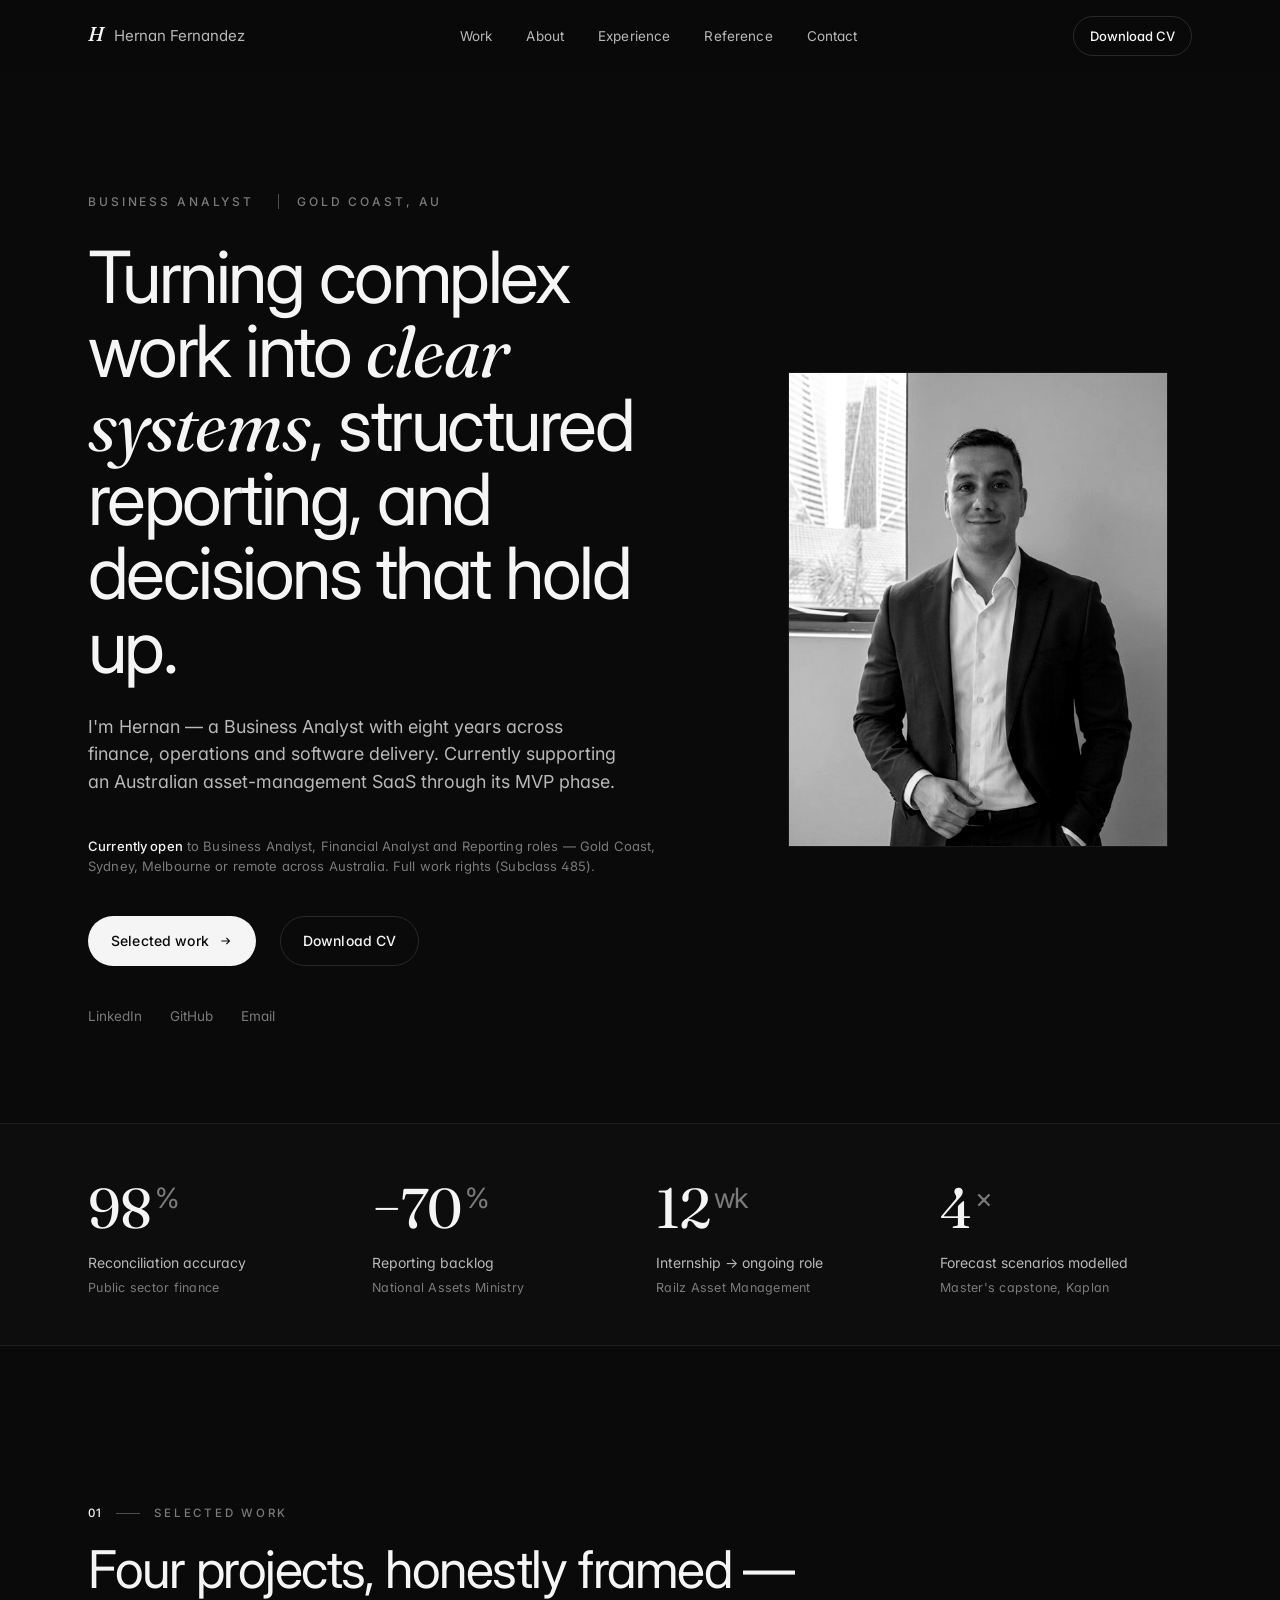
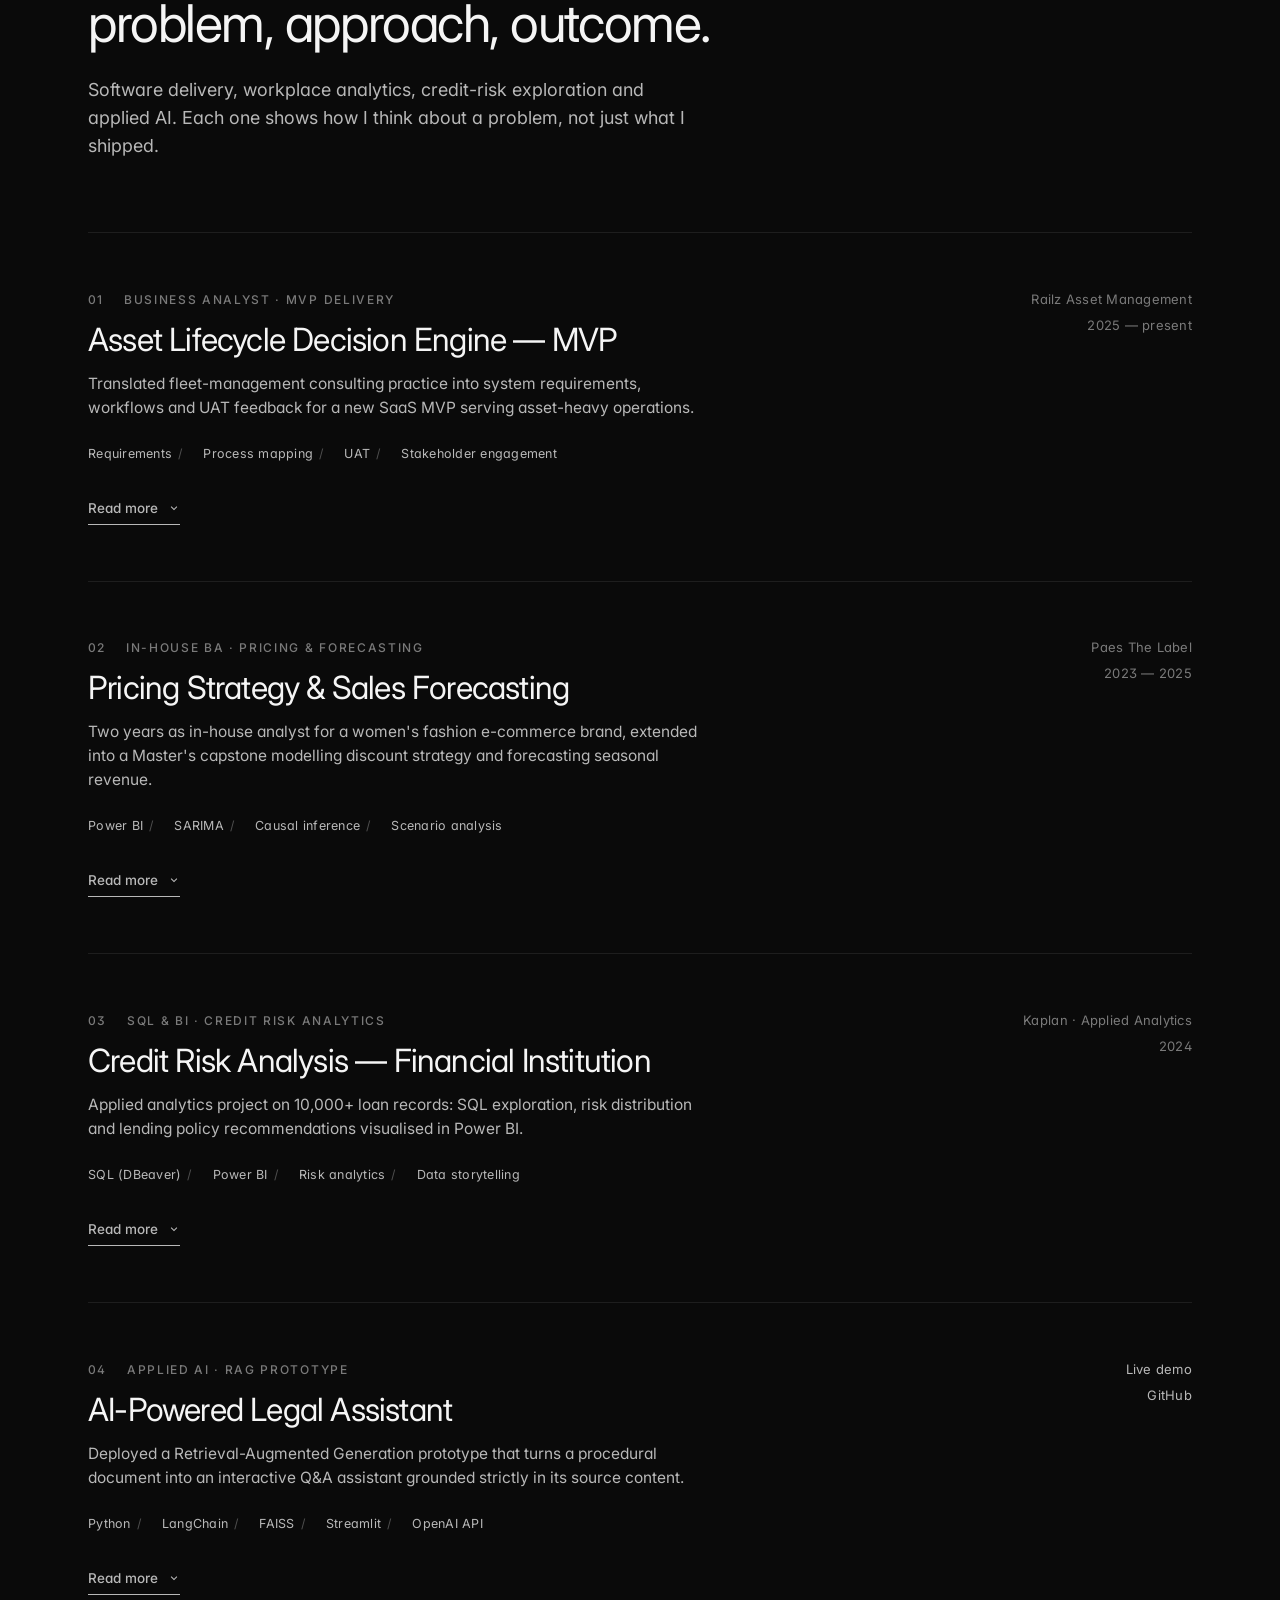
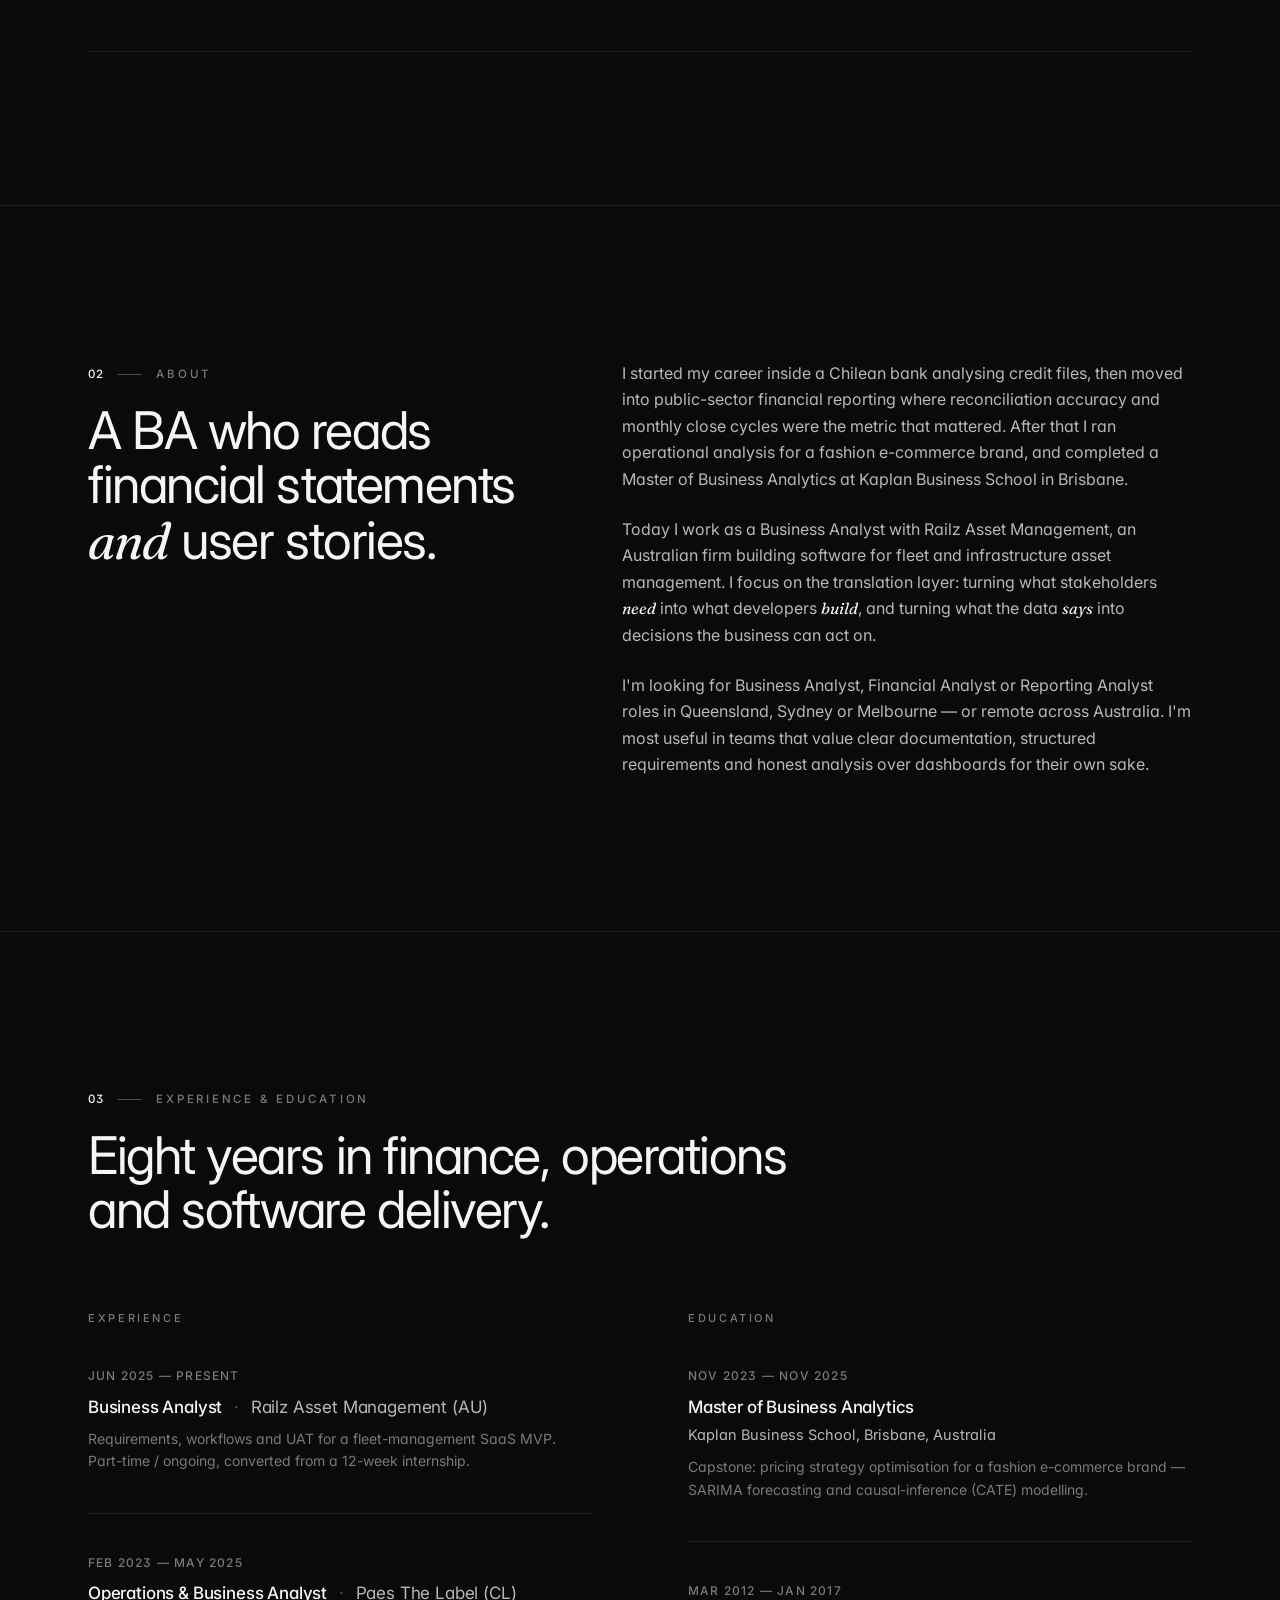
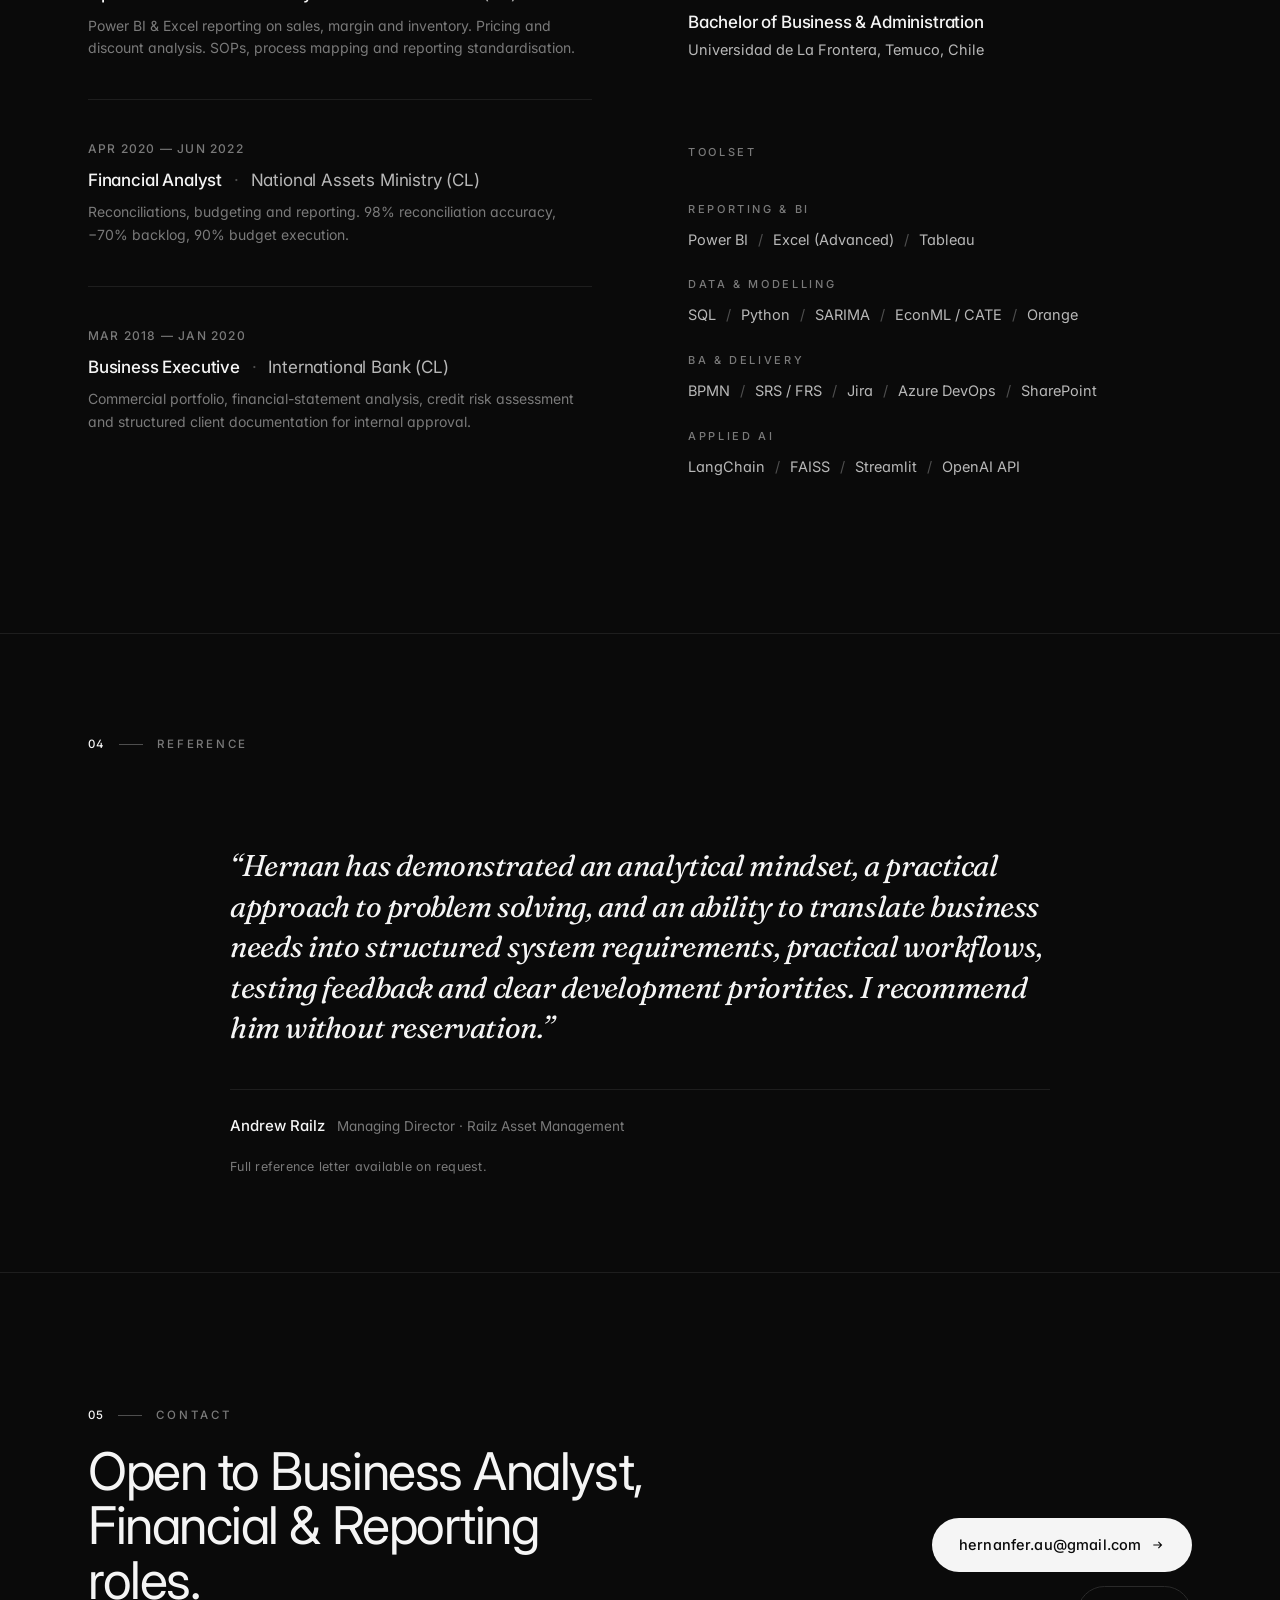
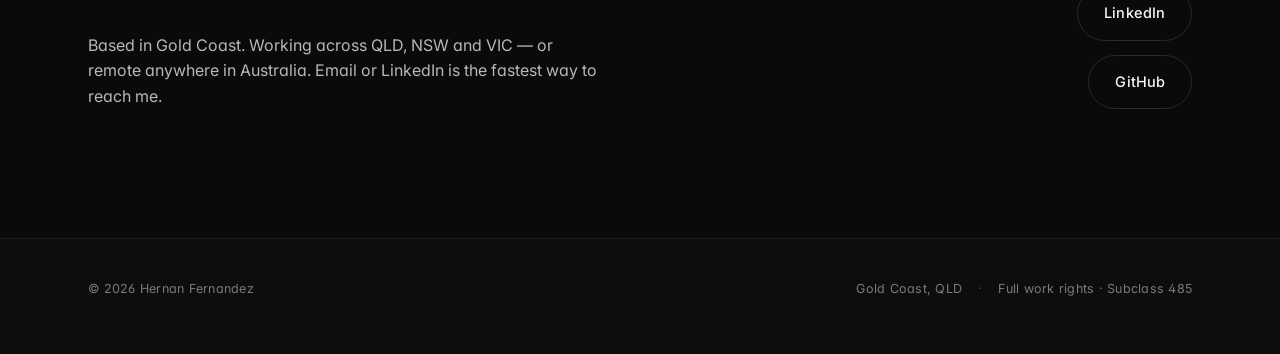
==== commit ab408444: "Redesign: monochrome palette, numbered sections, cleaner headline" ====
--- a/index.html
+++ b/index.html
@@ -3,18 +3,18 @@
 <head>
 <meta charset="UTF-8" />
 <meta name="viewport" content="width=device-width, initial-scale=1.0" />
-<meta name="description" content="Hernan Fernandez — Business Analyst based in Gold Coast, QLD. Requirements, process mapping, BI reporting, and data-informed decision support across software and financial environments." />
+<meta name="description" content="Hernan Fernandez — Business Analyst based in Gold Coast, QLD. Requirements, reporting and decision support across software, finance and operations." />
 <meta name="author" content="Hernan Fernandez" />
 <meta property="og:title" content="Hernan Fernandez — Business Analyst" />
-<meta property="og:description" content="I turn messy business processes into systems people can actually use. Business Analyst, Gold Coast QLD." />
+<meta property="og:description" content="Business Analyst based in Gold Coast. Eight years turning ambiguous work into clear requirements, structured reporting and decisions that hold up." />
 <meta property="og:type" content="website" />
-<meta name="theme-color" content="#0B0B10" />
+<meta name="theme-color" content="#0A0A0A" />
 <title>Hernan Fernandez — Business Analyst</title>
 <link rel="preconnect" href="https://fonts.googleapis.com" />
 <link rel="preconnect" href="https://fonts.gstatic.com" crossorigin />
-<link href="https://fonts.googleapis.com/css2?family=Inter:wght@300;400;500;600;700&family=Fraunces:opsz,wght@9..144,400;9..144,500&display=swap" rel="stylesheet" />
+<link href="https://fonts.googleapis.com/css2?family=Inter:wght@300;400;500;600&family=Fraunces:ital,opsz,wght@0,9..144,300;1,9..144,300;1,9..144,400&display=swap" rel="stylesheet" />
 <link rel="stylesheet" href="styles.css" />
-<link rel="icon" href="data:image/svg+xml,%3Csvg xmlns='http://www.w3.org/2000/svg' viewBox='0 0 100 100'%3E%3Ctext y='.9em' font-size='90' font-family='sans-serif' fill='%236E9CFF' font-weight='700'%3EH%3C/text%3E%3C/svg%3E" />
+<link rel="icon" href="data:image/svg+xml,%3Csvg xmlns='http://www.w3.org/2000/svg' viewBox='0 0 100 100'%3E%3Ctext y='.85em' font-size='96' font-family='Georgia,serif' font-style='italic' fill='%23F5F5F5'%3EH%3C/text%3E%3C/svg%3E" />
 </head>
 <body>
 
@@ -23,14 +23,14 @@
 <header class="nav" id="nav">
   <div class="nav__inner container">
     <a href="#top" class="nav__brand" aria-label="Home">
-      <span class="nav__brand-mark">HF</span>
+      <span class="nav__brand-mark">H</span>
       <span class="nav__brand-name">Hernan Fernandez</span>
     </a>
     <nav class="nav__links" aria-label="Primary">
       <a href="#work">Work</a>
       <a href="#about">About</a>
       <a href="#experience">Experience</a>
-      <a href="#testimonial">Reference</a>
+      <a href="#reference">Reference</a>
       <a href="#contact">Contact</a>
     </nav>
     <a class="nav__cta" href="assets/cv.pdf" download>Download CV</a>
@@ -42,7 +42,7 @@
     <a href="#work">Work</a>
     <a href="#about">About</a>
     <a href="#experience">Experience</a>
-    <a href="#testimonial">Reference</a>
+    <a href="#reference">Reference</a>
     <a href="#contact">Contact</a>
     <a href="assets/cv.pdf" download class="nav__mobile-cta">Download CV</a>
   </div>
@@ -54,51 +54,39 @@
   <section class="hero" id="top">
     <div class="container hero__grid">
       <div class="hero__text reveal">
-        <p class="eyebrow">Business Analyst · Gold Coast, QLD</p>
+        <p class="hero__meta">
+          <span>Business Analyst</span>
+          <span>Gold Coast, AU</span>
+        </p>
         <h1 class="hero__title">
-          I turn messy business processes into <span class="accent-serif">systems people can actually use</span>.
+          Turning complex work into <span class="serif">clear systems</span>, structured reporting, and decisions that hold up.
         </h1>
         <p class="hero__lead">
-          Eight years across finance, operations and software delivery — helping teams clarify what to build,
-          decide what matters, and report on what happened. Currently supporting an Australian asset-management
-          SaaS through its MVP phase.
-        </p>
-        <div class="chips" aria-label="Availability and location">
-          <span class="chip chip--dot">Available now</span>
-          <span class="chip">Full work rights · Subclass 485</span>
-          <span class="chip">Remote · QLD · NSW · VIC</span>
-        </div>
+          I'm Hernan &mdash; a Business Analyst with eight years across finance, operations and software delivery.
+          Currently supporting an Australian asset-management SaaS through its MVP phase.
+        </p>
+        <p class="hero__status">
+          <strong>Currently open</strong> to Business Analyst, Financial Analyst and Reporting roles &mdash; Gold Coast, Sydney, Melbourne or remote across Australia. Full work rights (Subclass 485).
+        </p>
         <div class="hero__cta">
-          <a href="#work" class="btn btn--primary">See selected work</a>
-          <a href="assets/cv.pdf" download class="btn btn--ghost">Download CV (PDF)</a>
+          <a href="#work" class="btn btn--primary">
+            Selected work
+            <svg viewBox="0 0 24 24" width="14" height="14" aria-hidden="true"><path fill="currentColor" d="M13.3 6 12 7.4l3.6 3.6H4v2h11.6L12 16.6 13.3 18l6-6z"/></svg>
+          </a>
+          <a href="assets/cv.pdf" download class="btn btn--ghost">Download CV</a>
         </div>
         <div class="hero__social">
-          <a href="https://www.linkedin.com/in/hernanfernandezs" target="_blank" rel="noopener" aria-label="LinkedIn">
-            <svg viewBox="0 0 24 24" width="20" height="20" aria-hidden="true"><path fill="currentColor" d="M4.98 3.5A2.5 2.5 0 1 1 5 8.5a2.5 2.5 0 0 1-.02-5zM3 9h4v12H3zM10 9h3.8v1.7h.06c.53-1 1.84-2.07 3.79-2.07 4.05 0 4.8 2.66 4.8 6.12V21h-4v-5.4c0-1.29-.02-2.95-1.8-2.95-1.8 0-2.08 1.4-2.08 2.86V21h-4z"/></svg>
-            <span>LinkedIn</span>
-          </a>
-          <a href="https://github.com/hernanferau-lab" target="_blank" rel="noopener" aria-label="GitHub">
-            <svg viewBox="0 0 24 24" width="20" height="20" aria-hidden="true"><path fill="currentColor" d="M12 .5A11.5 11.5 0 0 0 .5 12a11.5 11.5 0 0 0 7.86 10.94c.58.11.79-.25.79-.56v-2c-3.2.7-3.87-1.54-3.87-1.54-.52-1.34-1.28-1.7-1.28-1.7-1.05-.72.08-.7.08-.7 1.16.08 1.77 1.2 1.77 1.2 1.03 1.77 2.71 1.26 3.37.96.1-.75.4-1.26.73-1.55-2.55-.29-5.24-1.28-5.24-5.7 0-1.26.45-2.29 1.19-3.1-.12-.29-.52-1.47.11-3.06 0 0 .97-.31 3.18 1.18a11 11 0 0 1 5.79 0c2.2-1.49 3.17-1.18 3.17-1.18.63 1.59.23 2.77.12 3.06.74.81 1.19 1.84 1.19 3.1 0 4.43-2.7 5.41-5.26 5.69.41.36.78 1.06.78 2.14v3.17c0 .31.21.68.8.56A11.5 11.5 0 0 0 23.5 12 11.5 11.5 0 0 0 12 .5z"/></svg>
-            <span>GitHub</span>
-          </a>
-          <a href="mailto:hernanfer.au@gmail.com" aria-label="Email">
-            <svg viewBox="0 0 24 24" width="20" height="20" aria-hidden="true"><path fill="currentColor" d="M2 6a2 2 0 0 1 2-2h16a2 2 0 0 1 2 2v12a2 2 0 0 1-2 2H4a2 2 0 0 1-2-2V6zm2.4.2 7.6 5.7 7.6-5.7H4.4zM20 8.3l-7.4 5.5a1 1 0 0 1-1.2 0L4 8.3V18h16V8.3z"/></svg>
-            <span>Email</span>
-          </a>
+          <a href="https://www.linkedin.com/in/hernanfernandezs" target="_blank" rel="noopener" class="link link--rev">LinkedIn</a>
+          <a href="https://github.com/hernanferau-lab" target="_blank" rel="noopener" class="link link--rev">GitHub</a>
+          <a href="mailto:hernanfer.au@gmail.com" class="link link--rev">Email</a>
         </div>
       </div>
 
       <div class="hero__portrait reveal">
         <div class="portrait">
           <img src="[data-uri]" alt="Portrait of Hernan Fernandez" loading="eager" />
-          <div class="portrait__ring" aria-hidden="true"></div>
-        </div>
-      </div>
-    </div>
-
-    <div class="hero__scroll" aria-hidden="true">
-      <span>Scroll</span>
-      <svg viewBox="0 0 24 24" width="14" height="14"><path fill="currentColor" d="M12 16.5 5.5 10l1.4-1.4L12 13.7l5.1-5.1 1.4 1.4z"/></svg>
+        </div>
+      </div>
     </div>
   </section>
 
@@ -108,23 +96,23 @@
       <div class="metrics__grid">
         <div class="metric reveal">
           <div class="metric__value">98<span class="metric__unit">%</span></div>
-          <div class="metric__label">reconciliation accuracy</div>
-          <div class="metric__ctx">Public sector finance · Chile</div>
+          <div class="metric__label">Reconciliation accuracy</div>
+          <div class="metric__ctx">Public sector finance</div>
         </div>
         <div class="metric reveal">
           <div class="metric__value">−70<span class="metric__unit">%</span></div>
-          <div class="metric__label">reporting backlog</div>
+          <div class="metric__label">Reporting backlog</div>
           <div class="metric__ctx">National Assets Ministry</div>
         </div>
         <div class="metric reveal">
           <div class="metric__value">12<span class="metric__unit">wk</span></div>
-          <div class="metric__label">internship → ongoing role</div>
-          <div class="metric__ctx">Railz Asset Management, AU</div>
+          <div class="metric__label">Internship → ongoing role</div>
+          <div class="metric__ctx">Railz Asset Management</div>
         </div>
         <div class="metric reveal">
           <div class="metric__value">4<span class="metric__unit">×</span></div>
-          <div class="metric__label">forecast scenarios modelled</div>
-          <div class="metric__ctx">Fashion e-commerce · Kaplan capstone</div>
+          <div class="metric__label">Forecast scenarios modelled</div>
+          <div class="metric__ctx">Master's capstone, Kaplan</div>
         </div>
       </div>
     </div>
@@ -134,11 +122,11 @@
   <section class="section" id="work">
     <div class="container">
       <header class="section__head reveal">
-        <p class="eyebrow">Selected work</p>
-        <h2 class="section__title">Projects that reflect how I work.</h2>
+        <p class="eyebrow"><span class="eyebrow__num">01</span> Selected work</p>
+        <h2 class="section__title">Four projects, honestly framed &mdash; problem, approach, outcome.</h2>
         <p class="section__lead">
-          Four cases across software delivery, workplace analytics, credit-risk exploration and applied AI —
-          each one framed as problem, approach and outcome.
+          Software delivery, workplace analytics, credit-risk exploration and applied AI. Each one shows how
+          I think about a problem, not just what I shipped.
         </p>
       </header>
 
@@ -148,27 +136,30 @@
         <article class="project reveal" data-project>
           <div class="project__head">
             <div>
-              <p class="project__tag">Business Analyst · MVP Delivery</p>
-              <h3 class="project__title">Asset Lifecycle Decision Engine — MVP</h3>
+              <div class="project__index">
+                <span class="project__num">01</span>
+                <p class="project__tag">Business Analyst &middot; MVP delivery</p>
+              </div>
+              <h3 class="project__title">Asset Lifecycle Decision Engine &mdash; MVP</h3>
               <p class="project__pitch">
                 Translated fleet-management consulting practice into system requirements, workflows and UAT
                 feedback for a new SaaS MVP serving asset-heavy operations.
               </p>
             </div>
             <div class="project__meta">
-              <span class="pill">Railz Asset Management</span>
-              <span class="pill">2025 – present</span>
+              <span>Railz Asset Management</span>
+              <span>2025 &mdash; present</span>
             </div>
           </div>
           <div class="project__badges">
             <span class="badge">Requirements</span>
-            <span class="badge">Process Mapping</span>
+            <span class="badge">Process mapping</span>
             <span class="badge">UAT</span>
-            <span class="badge">Stakeholder Engagement</span>
+            <span class="badge">Stakeholder engagement</span>
           </div>
           <button class="project__toggle" aria-expanded="false">
             <span>Read more</span>
-            <svg viewBox="0 0 24 24" width="14" height="14"><path fill="currentColor" d="M12 16.5 5.5 10l1.4-1.4L12 13.7l5.1-5.1 1.4 1.4z"/></svg>
+            <svg viewBox="0 0 24 24" width="12" height="12"><path fill="currentColor" d="M12 16.5 5.5 10l1.4-1.4L12 13.7l5.1-5.1 1.4 1.4z"/></svg>
           </button>
           <div class="project__body" hidden>
             <div class="project__cols">
@@ -185,7 +176,7 @@
                 <p>
                   Clarified and documented complex business processes, drafted structured requirements (SRS,
                   FRS, functional architecture briefs), mapped user decision flows, and ran UAT cycles between
-                  developers and the business — aligned to ISO 31000, ISO 55001 and IPWEA NAMS+ principles.
+                  developers and the business &mdash; aligned to ISO 31000, ISO 55001 and IPWEA NAMS+ principles.
                 </p>
               </div>
               <div>
@@ -207,7 +198,10 @@
         <article class="project reveal" data-project>
           <div class="project__head">
             <div>
-              <p class="project__tag">In-house BA · Pricing &amp; Forecasting</p>
+              <div class="project__index">
+                <span class="project__num">02</span>
+                <p class="project__tag">In-house BA &middot; Pricing &amp; forecasting</p>
+              </div>
               <h3 class="project__title">Pricing Strategy &amp; Sales Forecasting</h3>
               <p class="project__pitch">
                 Two years as in-house analyst for a women's fashion e-commerce brand, extended into a Master's
@@ -215,19 +209,19 @@
               </p>
             </div>
             <div class="project__meta">
-              <span class="pill">Paes The Label</span>
-              <span class="pill">2023 – 2025</span>
+              <span>Paes The Label</span>
+              <span>2023 &mdash; 2025</span>
             </div>
           </div>
           <div class="project__badges">
             <span class="badge">Power BI</span>
             <span class="badge">SARIMA</span>
-            <span class="badge">Causal Inference</span>
-            <span class="badge">Scenario Analysis</span>
+            <span class="badge">Causal inference</span>
+            <span class="badge">Scenario analysis</span>
           </div>
           <button class="project__toggle" aria-expanded="false">
             <span>Read more</span>
-            <svg viewBox="0 0 24 24" width="14" height="14"><path fill="currentColor" d="M12 16.5 5.5 10l1.4-1.4L12 13.7l5.1-5.1 1.4 1.4z"/></svg>
+            <svg viewBox="0 0 24 24" width="12" height="12"><path fill="currentColor" d="M12 16.5 5.5 10l1.4-1.4L12 13.7l5.1-5.1 1.4 1.4z"/></svg>
           </button>
           <div class="project__body" hidden>
             <div class="project__cols">
@@ -236,23 +230,23 @@
                 <p>
                   Between 2023 and 2024 the brand's average discount rose 85.6%, while sales fell 52.4%.
                   Discounting had become the default lever for demand, and no one could see whether it was
-                  actually working — or which categories were being damaged by it.
+                  actually working &mdash; or which categories were being damaged by it.
                 </p>
               </div>
               <div>
                 <h4>Approach</h4>
                 <p>
                   Built Power BI dashboards to make category-level margins and inventory visible. For the
-                  capstone, extended the analysis with a causal-inference model (Causal Forest / CATE) to
-                  measure discount impact by category, and a SARIMA forecast to project peak-season revenue
-                  under four discount scenarios.
+                  capstone, extended the analysis with a causal-inference model (CATE) to measure discount
+                  impact by category, and a SARIMA forecast to project peak-season revenue under four
+                  discount scenarios.
                 </p>
               </div>
               <div>
                 <h4>Outcome</h4>
                 <p>
                   Identified categories where discounts destroyed margin (coats, dresses) versus those where
-                  targeted 10–25% discounts lifted revenue (crop tops, sets, pants). The "no discount"
+                  targeted 10&ndash;25% discounts lifted revenue (crop tops, sets, pants). The &ldquo;no discount&rdquo;
                   scenario projected the highest peak-season revenue of the four options tested.
                 </p>
               </div>
@@ -268,36 +262,39 @@
         <article class="project reveal" data-project>
           <div class="project__head">
             <div>
-              <p class="project__tag">SQL &amp; BI · Credit Risk Analytics</p>
-              <h3 class="project__title">Credit Risk Analysis — Financial Institution</h3>
+              <div class="project__index">
+                <span class="project__num">03</span>
+                <p class="project__tag">SQL &amp; BI &middot; Credit risk analytics</p>
+              </div>
+              <h3 class="project__title">Credit Risk Analysis &mdash; Financial Institution</h3>
               <p class="project__pitch">
-                Applied analytics project on 10,000+ loan records: SQL exploration, risk distribution,
+                Applied analytics project on 10,000+ loan records: SQL exploration, risk distribution
                 and lending policy recommendations visualised in Power BI.
               </p>
             </div>
             <div class="project__meta">
-              <span class="pill">Kaplan · Applied Analytics</span>
-              <span class="pill">2024</span>
+              <span>Kaplan &middot; Applied Analytics</span>
+              <span>2024</span>
             </div>
           </div>
           <div class="project__badges">
             <span class="badge">SQL (DBeaver)</span>
             <span class="badge">Power BI</span>
-            <span class="badge">Risk Analytics</span>
-            <span class="badge">Data Storytelling</span>
+            <span class="badge">Risk analytics</span>
+            <span class="badge">Data storytelling</span>
           </div>
           <button class="project__toggle" aria-expanded="false">
             <span>Read more</span>
-            <svg viewBox="0 0 24 24" width="14" height="14"><path fill="currentColor" d="M12 16.5 5.5 10l1.4-1.4L12 13.7l5.1-5.1 1.4 1.4z"/></svg>
+            <svg viewBox="0 0 24 24" width="12" height="12"><path fill="currentColor" d="M12 16.5 5.5 10l1.4-1.4L12 13.7l5.1-5.1 1.4 1.4z"/></svg>
           </button>
           <div class="project__body" hidden>
             <div class="project__cols">
               <div>
                 <h4>Problem</h4>
                 <p>
-                  A public lending dataset needed to be turned into a defensible view of credit risk — one a
-                  lending committee could actually use to make policy decisions rather than a bag of raw
-                  numbers.
+                  A public lending dataset needed to be turned into a defensible view of credit risk &mdash;
+                  one a lending committee could actually use to make policy decisions rather than a bag of
+                  raw numbers.
                 </p>
               </div>
               <div>
@@ -311,8 +308,8 @@
               <div>
                 <h4>Outcome</h4>
                 <p>
-                  Produced lending policy recommendations grounded in the data — where to tighten criteria,
-                  which segments were structurally riskier, and how portfolio exposure was distributed.
+                  Produced lending policy recommendations grounded in the data &mdash; where to tighten
+                  criteria, which segments were structurally riskier, and how portfolio exposure was distributed.
                 </p>
               </div>
             </div>
@@ -323,7 +320,10 @@
         <article class="project reveal" data-project>
           <div class="project__head">
             <div>
-              <p class="project__tag">Applied AI · RAG Prototype</p>
+              <div class="project__index">
+                <span class="project__num">04</span>
+                <p class="project__tag">Applied AI &middot; RAG prototype</p>
+              </div>
               <h3 class="project__title">AI-Powered Legal Assistant</h3>
               <p class="project__pitch">
                 Deployed a Retrieval-Augmented Generation prototype that turns a procedural document into an
@@ -331,8 +331,8 @@
               </p>
             </div>
             <div class="project__meta">
-              <span class="pill"><a href="https://ai-document-assistant0.streamlit.app/" target="_blank" rel="noopener">Live demo ↗</a></span>
-              <span class="pill"><a href="https://github.com/hernanferau-lab/AI_Assistant" target="_blank" rel="noopener">GitHub ↗</a></span>
+              <span><a href="https://ai-document-assistant0.streamlit.app/" target="_blank" rel="noopener" class="link link--rev">Live demo</a></span>
+              <span><a href="https://github.com/hernanferau-lab/AI_Assistant" target="_blank" rel="noopener" class="link link--rev">GitHub</a></span>
             </div>
           </div>
           <div class="project__badges">
@@ -344,7 +344,7 @@
           </div>
           <button class="project__toggle" aria-expanded="false">
             <span>Read more</span>
-            <svg viewBox="0 0 24 24" width="14" height="14"><path fill="currentColor" d="M12 16.5 5.5 10l1.4-1.4L12 13.7l5.1-5.1 1.4 1.4z"/></svg>
+            <svg viewBox="0 0 24 24" width="12" height="12"><path fill="currentColor" d="M12 16.5 5.5 10l1.4-1.4L12 13.7l5.1-5.1 1.4 1.4z"/></svg>
           </button>
           <div class="project__body" hidden>
             <div class="project__cols">
@@ -360,7 +360,7 @@
                 <p>
                   Built a RAG pipeline: chunk the source document, embed with OpenAI, index in FAISS,
                   retrieve the top-k fragments per question, and generate answers constrained to that
-                  retrieved context — always returning the source fragments used, for traceability.
+                  retrieved context &mdash; always returning the source fragments used, for traceability.
                 </p>
               </div>
               <div>
@@ -387,8 +387,8 @@
   <section class="section section--split" id="about">
     <div class="container about__grid">
       <div class="about__intro reveal">
-        <p class="eyebrow">About</p>
-        <h2 class="section__title">A BA who reads financial statements <span class="accent-serif">and</span> user stories.</h2>
+        <p class="eyebrow"><span class="eyebrow__num">02</span> About</p>
+        <h2 class="section__title">A BA who reads financial statements <span class="serif">and</span> user stories.</h2>
       </div>
       <div class="about__body reveal">
         <p>
@@ -398,14 +398,14 @@
           Master of Business Analytics at Kaplan Business School in Brisbane.
         </p>
         <p>
-          Today I work as a Business Analyst with Railz Asset Management, an Australian consulting firm
-          building software for fleet and infrastructure asset management. I focus on the translation layer:
-          turning what stakeholders <em>need</em> into what developers <em>build</em>, and turning what the
-          data <em>says</em> into decisions the business can act on.
+          Today I work as a Business Analyst with Railz Asset Management, an Australian firm building software
+          for fleet and infrastructure asset management. I focus on the translation layer: turning what
+          stakeholders <em>need</em> into what developers <em>build</em>, and turning what the data
+          <em>says</em> into decisions the business can act on.
         </p>
         <p>
           I'm looking for Business Analyst, Financial Analyst or Reporting Analyst roles in Queensland,
-          Sydney or Melbourne — or remote across Australia. I'm most useful in teams that value clear
+          Sydney or Melbourne &mdash; or remote across Australia. I'm most useful in teams that value clear
           documentation, structured requirements and honest analysis over dashboards for their own sake.
         </p>
       </div>
@@ -416,7 +416,7 @@
   <section class="section" id="experience">
     <div class="container">
       <header class="section__head reveal">
-        <p class="eyebrow">Experience &amp; Education</p>
+        <p class="eyebrow"><span class="eyebrow__num">03</span> Experience &amp; Education</p>
         <h2 class="section__title">Eight years in finance, operations and software delivery.</h2>
       </header>
 
@@ -425,23 +425,23 @@
           <h3 class="exp__col-title">Experience</h3>
           <ol class="timeline">
             <li>
-              <div class="timeline__meta">Jun 2025 – Present</div>
-              <div class="timeline__role">Business Analyst <span class="timeline__sep">·</span> <span class="timeline__org">Railz Asset Management (AU)</span></div>
+              <div class="timeline__meta">Jun 2025 &mdash; Present</div>
+              <div class="timeline__role">Business Analyst <span class="timeline__sep">&middot;</span> <span class="timeline__org">Railz Asset Management (AU)</span></div>
               <p>Requirements, workflows and UAT for a fleet-management SaaS MVP. Part-time / ongoing, converted from a 12-week internship.</p>
             </li>
             <li>
-              <div class="timeline__meta">Feb 2023 – May 2025</div>
-              <div class="timeline__role">Operations &amp; Business Analyst <span class="timeline__sep">·</span> <span class="timeline__org">Paes The Label (CL)</span></div>
+              <div class="timeline__meta">Feb 2023 &mdash; May 2025</div>
+              <div class="timeline__role">Operations &amp; Business Analyst <span class="timeline__sep">&middot;</span> <span class="timeline__org">Paes The Label (CL)</span></div>
               <p>Power BI &amp; Excel reporting on sales, margin and inventory. Pricing and discount analysis. SOPs, process mapping and reporting standardisation.</p>
             </li>
             <li>
-              <div class="timeline__meta">Apr 2020 – Jun 2022</div>
-              <div class="timeline__role">Financial Analyst <span class="timeline__sep">·</span> <span class="timeline__org">National Assets Ministry (CL)</span></div>
-              <p>Reconciliations, budgeting and reporting. 98% reconciliation accuracy, −70% backlog, 90% budget execution.</p>
+              <div class="timeline__meta">Apr 2020 &mdash; Jun 2022</div>
+              <div class="timeline__role">Financial Analyst <span class="timeline__sep">&middot;</span> <span class="timeline__org">National Assets Ministry (CL)</span></div>
+              <p>Reconciliations, budgeting and reporting. 98% reconciliation accuracy, &minus;70% backlog, 90% budget execution.</p>
             </li>
             <li>
-              <div class="timeline__meta">Mar 2018 – Jan 2020</div>
-              <div class="timeline__role">Business Executive <span class="timeline__sep">·</span> <span class="timeline__org">International Bank (CL)</span></div>
+              <div class="timeline__meta">Mar 2018 &mdash; Jan 2020</div>
+              <div class="timeline__role">Business Executive <span class="timeline__sep">&middot;</span> <span class="timeline__org">International Bank (CL)</span></div>
               <p>Commercial portfolio, financial-statement analysis, credit risk assessment and structured client documentation for internal approval.</p>
             </li>
           </ol>
@@ -451,13 +451,13 @@
           <h3 class="exp__col-title">Education</h3>
           <ol class="timeline">
             <li>
-              <div class="timeline__meta">Nov 2023 – Nov 2025</div>
+              <div class="timeline__meta">Nov 2023 &mdash; Nov 2025</div>
               <div class="timeline__role">Master of Business Analytics</div>
               <div class="timeline__org-line">Kaplan Business School, Brisbane, Australia</div>
-              <p>Capstone: pricing strategy optimisation for a fashion e-commerce brand — SARIMA forecasting and causal-inference (CATE) modelling.</p>
+              <p>Capstone: pricing strategy optimisation for a fashion e-commerce brand &mdash; SARIMA forecasting and causal-inference (CATE) modelling.</p>
             </li>
             <li>
-              <div class="timeline__meta">Mar 2012 – Jan 2017</div>
+              <div class="timeline__meta">Mar 2012 &mdash; Jan 2017</div>
               <div class="timeline__role">Bachelor of Business &amp; Administration</div>
               <div class="timeline__org-line">Universidad de La Frontera, Temuco, Chile</div>
             </li>
@@ -467,56 +467,51 @@
           <div class="tools">
             <div class="tools__group">
               <span class="tools__label">Reporting &amp; BI</span>
-              <span class="tag">Power BI</span>
-              <span class="tag">Excel (Advanced)</span>
-              <span class="tag">Tableau</span>
+              <div class="tools__items">
+                <span>Power BI</span><span>Excel (Advanced)</span><span>Tableau</span>
+              </div>
             </div>
             <div class="tools__group">
               <span class="tools__label">Data &amp; Modelling</span>
-              <span class="tag">SQL</span>
-              <span class="tag">Python</span>
-              <span class="tag">SARIMA</span>
-              <span class="tag">EconML · CATE</span>
-              <span class="tag">Orange</span>
+              <div class="tools__items">
+                <span>SQL</span><span>Python</span><span>SARIMA</span><span>EconML / CATE</span><span>Orange</span>
+              </div>
             </div>
             <div class="tools__group">
               <span class="tools__label">BA &amp; Delivery</span>
-              <span class="tag">BPMN</span>
-              <span class="tag">SRS · FRS</span>
-              <span class="tag">Jira</span>
-              <span class="tag">Azure DevOps</span>
-              <span class="tag">SharePoint</span>
+              <div class="tools__items">
+                <span>BPMN</span><span>SRS / FRS</span><span>Jira</span><span>Azure DevOps</span><span>SharePoint</span>
+              </div>
             </div>
             <div class="tools__group">
               <span class="tools__label">Applied AI</span>
-              <span class="tag">LangChain</span>
-              <span class="tag">FAISS</span>
-              <span class="tag">Streamlit</span>
-              <span class="tag">OpenAI API</span>
-            </div>
-          </div>
-        </div>
-      </div>
-    </div>
-  </section>
-
-  <!-- TESTIMONIAL -->
-  <section class="section section--tight" id="testimonial">
+              <div class="tools__items">
+                <span>LangChain</span><span>FAISS</span><span>Streamlit</span><span>OpenAI API</span>
+              </div>
+            </div>
+          </div>
+        </div>
+      </div>
+    </div>
+  </section>
+
+  <!-- REFERENCE -->
+  <section class="section section--tight" id="reference">
     <div class="container">
+      <header class="section__head reveal">
+        <p class="eyebrow"><span class="eyebrow__num">04</span> Reference</p>
+      </header>
       <div class="quote reveal">
-        <svg class="quote__mark" viewBox="0 0 24 24" width="40" height="40" aria-hidden="true">
-          <path fill="currentColor" d="M9 7H5a3 3 0 0 0-3 3v7h7v-7H5a2 2 0 0 1 2-2h2V7zm12 0h-4a3 3 0 0 0-3 3v7h7v-7h-4a2 2 0 0 1 2-2h2V7z"/>
-        </svg>
         <blockquote>
-          Hernan has demonstrated an analytical mindset, a practical approach to problem solving, and an
+          &ldquo;Hernan has demonstrated an analytical mindset, a practical approach to problem solving, and an
           ability to translate business needs into structured system requirements, practical workflows,
-          testing feedback and clear development priorities. I recommend him without reservation.
+          testing feedback and clear development priorities. I recommend him without reservation.&rdquo;
         </blockquote>
         <div class="quote__author">
-          <div class="quote__name">Andrew Railz</div>
-          <div class="quote__role">Managing Director · Railz Asset Management</div>
-        </div>
-        <p class="quote__note">Full reference letter (PDF) available on request.</p>
+          <span class="quote__name">Andrew Railz</span>
+          <span class="quote__role">Managing Director &middot; Railz Asset Management</span>
+        </div>
+        <p class="quote__note">Full reference letter available on request.</p>
       </div>
     </div>
   </section>
@@ -525,26 +520,20 @@
   <section class="section section--contact" id="contact">
     <div class="container contact">
       <div class="reveal">
-        <p class="eyebrow">Contact</p>
-        <h2 class="section__title">Open to conversations about BA, reporting and analyst roles.</h2>
+        <p class="eyebrow"><span class="eyebrow__num">05</span> Contact</p>
+        <h2 class="section__title">Open to Business Analyst, Financial &amp; Reporting roles.</h2>
         <p class="contact__lead">
-          Based in Gold Coast. Working across QLD, NSW and VIC — or remote anywhere in Australia.
-          The fastest way to reach me is email or LinkedIn.
+          Based in Gold Coast. Working across QLD, NSW and VIC &mdash; or remote anywhere in Australia.
+          Email or LinkedIn is the fastest way to reach me.
         </p>
       </div>
       <div class="contact__actions reveal">
         <a href="mailto:hernanfer.au@gmail.com" class="btn btn--primary btn--lg">
-          <svg viewBox="0 0 24 24" width="18" height="18" aria-hidden="true"><path fill="currentColor" d="M2 6a2 2 0 0 1 2-2h16a2 2 0 0 1 2 2v12a2 2 0 0 1-2 2H4a2 2 0 0 1-2-2V6zm2.4.2 7.6 5.7 7.6-5.7H4.4zM20 8.3l-7.4 5.5a1 1 0 0 1-1.2 0L4 8.3V18h16V8.3z"/></svg>
           hernanfer.au@gmail.com
+          <svg viewBox="0 0 24 24" width="14" height="14" aria-hidden="true"><path fill="currentColor" d="M13.3 6 12 7.4l3.6 3.6H4v2h11.6L12 16.6 13.3 18l6-6z"/></svg>
         </a>
-        <a href="https://www.linkedin.com/in/hernanfernandezs" target="_blank" rel="noopener" class="btn btn--ghost btn--lg">
-          <svg viewBox="0 0 24 24" width="18" height="18" aria-hidden="true"><path fill="currentColor" d="M4.98 3.5A2.5 2.5 0 1 1 5 8.5a2.5 2.5 0 0 1-.02-5zM3 9h4v12H3zM10 9h3.8v1.7h.06c.53-1 1.84-2.07 3.79-2.07 4.05 0 4.8 2.66 4.8 6.12V21h-4v-5.4c0-1.29-.02-2.95-1.8-2.95-1.8 0-2.08 1.4-2.08 2.86V21h-4z"/></svg>
-          LinkedIn
-        </a>
-        <a href="https://github.com/hernanferau-lab" target="_blank" rel="noopener" class="btn btn--ghost btn--lg">
-          <svg viewBox="0 0 24 24" width="18" height="18" aria-hidden="true"><path fill="currentColor" d="M12 .5A11.5 11.5 0 0 0 .5 12a11.5 11.5 0 0 0 7.86 10.94c.58.11.79-.25.79-.56v-2c-3.2.7-3.87-1.54-3.87-1.54-.52-1.34-1.28-1.7-1.28-1.7-1.05-.72.08-.7.08-.7 1.16.08 1.77 1.2 1.77 1.2 1.03 1.77 2.71 1.26 3.37.96.1-.75.4-1.26.73-1.55-2.55-.29-5.24-1.28-5.24-5.7 0-1.26.45-2.29 1.19-3.1-.12-.29-.52-1.47.11-3.06 0 0 .97-.31 3.18 1.18a11 11 0 0 1 5.79 0c2.2-1.49 3.17-1.18 3.17-1.18.63 1.59.23 2.77.12 3.06.74.81 1.19 1.84 1.19 3.1 0 4.43-2.7 5.41-5.26 5.69.41.36.78 1.06.78 2.14v3.17c0 .31.21.68.8.56A11.5 11.5 0 0 0 23.5 12 11.5 11.5 0 0 0 12 .5z"/></svg>
-          GitHub
-        </a>
+        <a href="https://www.linkedin.com/in/hernanfernandezs" target="_blank" rel="noopener" class="btn btn--ghost btn--lg">LinkedIn</a>
+        <a href="https://github.com/hernanferau-lab" target="_blank" rel="noopener" class="btn btn--ghost btn--lg">GitHub</a>
       </div>
     </div>
   </section>
@@ -554,8 +543,11 @@
 <footer class="footer">
   <div class="container footer__inner">
     <span>© 2026 Hernan Fernandez</span>
-    <span class="footer__sep">·</span>
-    <span>Gold Coast, QLD · Australia</span>
+    <span class="footer__meta">
+      <span>Gold Coast, QLD</span>
+      <span class="footer__sep">·</span>
+      <span>Full work rights &middot; Subclass 485</span>
+    </span>
   </div>
 </footer>
 
--- a/styles.css
+++ b/styles.css
@@ -1,6 +1,6 @@
 /* ==========================================================================
-   Hernan Fernandez — Portfolio
-   Static, no-framework CSS. Mobile-first. WCAG AA contrast targeted.
+   Hernan Fernandez — Portfolio v2
+   Monochrome. Minimal. Typography-led.
    ========================================================================== */
 
 /* -------- Reset & tokens ------------------------------------------------- */
@@ -13,45 +13,32 @@
 a { color: inherit; text-decoration: none; }
 ol, ul { padding: 0; margin: 0; list-style: none; }
 p { margin: 0; }
-:focus-visible { outline: 2px solid var(--accent); outline-offset: 3px; border-radius: 4px; }
+:focus-visible { outline: 1px solid var(--text); outline-offset: 3px; border-radius: 2px; }
 
 :root {
-  --bg:         #0B0B10;
-  --bg-2:       #0F0F16;
-  --surface:    #14141C;
-  --surface-2:  #1A1A24;
-  --border:     #262631;
-  --border-2:   #33333F;
-
-  --text:       #EDEDF2;
-  --text-dim:   #C4C4CF;
-  --muted:      #8F8FA0;
-
-  --accent:     #6E9CFF;
-  --accent-2:   #8FB3FF;
-  --accent-tint: rgba(110, 156, 255, 0.10);
-  --warm:       #E8B57A;
-
-  --success:    #7BD88F;
+  --bg:         #0A0A0A;
+  --bg-2:       #0D0D0D;
+  --surface:    #131313;
+  --surface-2:  #171717;
+
+  --border:     #1E1E1E;
+  --border-2:   #2A2A2A;
+
+  --text:       #F5F5F5;
+  --text-dim:   #B8B8B8;
+  --muted:      #7A7A7A;
+  --faint:      #4E4E4E;
 
   --sans: "Inter", ui-sans-serif, system-ui, -apple-system, "Segoe UI", Roboto, "Helvetica Neue", Arial, sans-serif;
   --serif: "Fraunces", ui-serif, Georgia, "Times New Roman", serif;
 
-  --radius-sm: 8px;
-  --radius:    12px;
-  --radius-lg: 18px;
-  --radius-xl: 24px;
-
-  --shadow-1:  0 1px 2px rgba(0,0,0,.4), 0 4px 12px rgba(0,0,0,.25);
-  --shadow-2:  0 20px 40px rgba(0,0,0,.35);
-
-  --max:       1180px;
-  --gutter:    clamp(20px, 4vw, 40px);
+  --max:       1200px;
+  --gutter:    clamp(24px, 5vw, 48px);
 
   --ease:      cubic-bezier(.22, 1, .36, 1);
   --dur-fast:  180ms;
-  --dur:       320ms;
-  --dur-slow:  600ms;
+  --dur:       400ms;
+  --dur-slow:  800ms;
 }
 
 @media (prefers-reduced-motion: reduce) {
@@ -70,14 +57,11 @@
   color: var(--text);
   font-family: var(--sans);
   font-size: 16px;
-  line-height: 1.6;
+  line-height: 1.55;
   -webkit-font-smoothing: antialiased;
   -moz-osx-font-smoothing: grayscale;
   overflow-x: hidden;
-  background-image:
-    radial-gradient(1200px 600px at 80% -10%, rgba(110,156,255,0.09), transparent 60%),
-    radial-gradient(900px 500px at -10% 30%, rgba(232,181,122,0.04), transparent 60%);
-  background-attachment: fixed;
+  font-feature-settings: "cv02", "cv03", "cv04", "cv11", "ss01";
 }
 
 .container {
@@ -89,8 +73,8 @@
 
 .skip {
   position: absolute; left: -9999px; top: 0;
-  background: var(--accent); color: #0A0A0F;
-  padding: 8px 14px; border-radius: 6px; font-weight: 600;
+  background: var(--text); color: var(--bg);
+  padding: 8px 14px; border-radius: 4px; font-weight: 500;
   z-index: 1000;
 }
 .skip:focus { left: 12px; top: 12px; }
@@ -98,130 +82,178 @@
 /* -------- Typography ----------------------------------------------------- */
 
 .eyebrow {
-  font-size: 12px;
-  letter-spacing: 0.18em;
+  font-size: 11.5px;
+  letter-spacing: 0.24em;
   text-transform: uppercase;
   color: var(--muted);
   font-weight: 500;
-  margin: 0 0 16px;
+  margin: 0 0 20px;
+  display: inline-flex;
+  align-items: center;
+  gap: 14px;
+}
+.eyebrow__num {
+  font-family: var(--sans);
+  color: var(--text);
+  font-weight: 500;
+  letter-spacing: 0.1em;
+}
+.eyebrow__num::after {
+  content: "";
+  display: inline-block;
+  width: 24px;
+  height: 1px;
+  background: var(--faint);
+  vertical-align: middle;
+  margin-left: 14px;
 }
 
 .section__title {
   font-family: var(--sans);
-  font-size: clamp(28px, 4vw, 42px);
-  line-height: 1.15;
-  letter-spacing: -0.02em;
-  font-weight: 600;
-  margin: 0 0 20px;
+  font-size: clamp(32px, 4.6vw, 52px);
+  line-height: 1.05;
+  letter-spacing: -0.028em;
+  font-weight: 400;
+  margin: 0 0 24px;
   color: var(--text);
 }
 
 .section__lead {
-  font-size: clamp(15px, 1.4vw, 17px);
-  color: var(--text-dim);
-  max-width: 640px;
-}
-
-.accent-serif {
+  font-size: clamp(16px, 1.4vw, 18px);
+  color: var(--text-dim);
+  max-width: 620px;
+  line-height: 1.55;
+}
+
+.serif {
   font-family: var(--serif);
   font-weight: 400;
   font-style: italic;
-  color: var(--accent-2);
-  letter-spacing: -0.01em;
-}
+  letter-spacing: -0.015em;
+  color: var(--text);
+}
+
+/* -------- Link underline -------------------------------------------------- */
+
+.link {
+  display: inline-block;
+  position: relative;
+  color: var(--text);
+  transition: color var(--dur-fast) var(--ease);
+}
+.link::after {
+  content: "";
+  position: absolute;
+  left: 0; bottom: -2px;
+  width: 100%;
+  height: 1px;
+  background: currentColor;
+  transform-origin: left center;
+  transform: scaleX(1);
+  transition: transform var(--dur) var(--ease);
+}
+.link:hover::after { transform: scaleX(0); transform-origin: right center; }
+
+.link--rev::after { transform: scaleX(0); }
+.link--rev:hover::after { transform: scaleX(1); transform-origin: left center; }
 
 /* -------- Nav ------------------------------------------------------------ */
 
 .nav {
   position: sticky; top: 0; z-index: 50;
-  background: rgba(11, 11, 16, 0.65);
-  backdrop-filter: saturate(140%) blur(14px);
-  -webkit-backdrop-filter: saturate(140%) blur(14px);
+  background: rgba(10, 10, 10, 0.72);
+  backdrop-filter: saturate(140%) blur(12px);
+  -webkit-backdrop-filter: saturate(140%) blur(12px);
   border-bottom: 1px solid transparent;
   transition: border-color var(--dur) var(--ease), background var(--dur) var(--ease);
 }
 .nav.is-scrolled {
   border-bottom-color: var(--border);
-  background: rgba(11, 11, 16, 0.85);
+  background: rgba(10, 10, 10, 0.9);
 }
 .nav__inner {
   display: flex; align-items: center; justify-content: space-between;
-  height: 68px; gap: 24px;
+  height: 72px; gap: 24px;
 }
 .nav__brand {
-  display: inline-flex; align-items: center; gap: 10px;
-  font-weight: 600; letter-spacing: -0.01em;
-  transition: color var(--dur) var(--ease);
+  display: inline-flex; align-items: baseline; gap: 10px;
+  font-size: 15px;
+  font-weight: 500;
+  letter-spacing: -0.01em;
+  color: var(--text);
 }
 .nav__brand-mark {
-  width: 32px; height: 32px;
-  display: grid; place-items: center;
-  background: linear-gradient(135deg, var(--accent), #4B7CDD);
-  color: #0A0A0F;
-  font-weight: 700; font-size: 13px;
-  border-radius: 8px;
-}
-.nav__brand-name { font-size: 15px; }
+  font-family: var(--serif);
+  font-style: italic;
+  font-size: 20px;
+  color: var(--text);
+  line-height: 1;
+}
+.nav__brand-name { color: var(--text-dim); font-weight: 400; }
+.nav__brand:hover .nav__brand-name { color: var(--text); }
 .nav__links {
   display: none;
-  gap: 28px; align-items: center;
-  font-size: 14px;
+  gap: 34px; align-items: center;
+  font-size: 13.5px;
+  letter-spacing: 0.01em;
 }
 .nav__links a {
   color: var(--text-dim);
   transition: color var(--dur-fast) var(--ease);
+  position: relative;
 }
 .nav__links a:hover { color: var(--text); }
 .nav__cta {
   display: none;
+  align-items: center; gap: 8px;
   padding: 9px 16px;
   border-radius: 999px;
-  background: var(--surface-2);
-  border: 1px solid var(--border);
+  background: transparent;
+  border: 1px solid var(--border-2);
   font-size: 13px; font-weight: 500;
   color: var(--text);
-  transition: background var(--dur-fast) var(--ease), border-color var(--dur-fast) var(--ease), transform var(--dur-fast) var(--ease);
+  transition: background var(--dur-fast) var(--ease), border-color var(--dur-fast) var(--ease), color var(--dur-fast) var(--ease);
 }
 .nav__cta:hover {
-  background: var(--accent-tint);
-  border-color: var(--accent);
-  color: var(--accent-2);
+  background: var(--text);
+  color: var(--bg);
+  border-color: var(--text);
 }
 .nav__toggle {
-  display: inline-flex; flex-direction: column; gap: 4px;
-  padding: 8px; border-radius: 8px;
+  display: inline-flex; flex-direction: column; gap: 5px;
+  padding: 8px; border-radius: 4px;
 }
 .nav__toggle span {
-  width: 20px; height: 2px; background: var(--text); border-radius: 2px;
+  width: 22px; height: 1.5px; background: var(--text); border-radius: 2px;
   transition: transform var(--dur) var(--ease), opacity var(--dur) var(--ease);
 }
-.nav__toggle[aria-expanded="true"] span:nth-child(1) { transform: translateY(6px) rotate(45deg); }
+.nav__toggle[aria-expanded="true"] span:nth-child(1) { transform: translateY(6.5px) rotate(45deg); }
 .nav__toggle[aria-expanded="true"] span:nth-child(2) { opacity: 0; }
-.nav__toggle[aria-expanded="true"] span:nth-child(3) { transform: translateY(-6px) rotate(-45deg); }
+.nav__toggle[aria-expanded="true"] span:nth-child(3) { transform: translateY(-6.5px) rotate(-45deg); }
 
 .nav__mobile {
-  display: flex; flex-direction: column; gap: 4px;
-  padding: 12px var(--gutter) 20px;
-  background: rgba(11, 11, 16, 0.98);
+  display: flex; flex-direction: column; gap: 2px;
+  padding: 12px var(--gutter) 24px;
+  background: rgba(10, 10, 10, 0.98);
   border-bottom: 1px solid var(--border);
 }
 .nav__mobile a {
-  padding: 12px 8px;
+  padding: 14px 8px;
   font-size: 16px;
   color: var(--text-dim);
-  border-radius: 8px;
-}
-.nav__mobile a:hover { color: var(--text); background: var(--surface); }
+  border-radius: 4px;
+}
+.nav__mobile a:hover { color: var(--text); }
 .nav__mobile-cta {
-  margin-top: 8px;
-  background: var(--accent);
-  color: #0A0A0F !important;
-  text-align: center; font-weight: 600;
-}
-
-@media (min-width: 820px) {
+  margin-top: 12px;
+  background: var(--text);
+  color: var(--bg) !important;
+  text-align: center; font-weight: 500;
+}
+
+@media (min-width: 860px) {
   .nav__links { display: inline-flex; }
-  .nav__cta   { display: inline-flex; align-items: center; }
+  .nav__cta   { display: inline-flex; }
   .nav__toggle{ display: none; }
   .nav__mobile{ display: none !important; }
 }
@@ -229,68 +261,76 @@
 /* -------- Hero ----------------------------------------------------------- */
 
 .hero {
-  padding: 72px 0 60px;
+  padding: 88px 0 72px;
   position: relative;
 }
-@media (min-width: 820px) {
-  .hero { padding: 100px 0 80px; }
+@media (min-width: 860px) {
+  .hero { padding: 120px 0 96px; }
 }
 
 .hero__grid {
   display: grid;
   grid-template-columns: 1fr;
-  gap: 48px;
+  gap: 56px;
   align-items: center;
 }
 @media (min-width: 900px) {
   .hero__grid {
-    grid-template-columns: minmax(0, 1.35fr) minmax(0, 1fr);
-    gap: 72px;
+    grid-template-columns: minmax(0, 1.4fr) minmax(0, 1fr);
+    gap: 80px;
   }
 }
 
+.hero__meta {
+  font-size: 12px;
+  letter-spacing: 0.24em;
+  text-transform: uppercase;
+  color: var(--muted);
+  font-weight: 500;
+  margin: 0 0 28px;
+}
+.hero__meta span + span { margin-left: 18px; padding-left: 18px; border-left: 1px solid var(--faint); }
+
 .hero__title {
-  font-size: clamp(34px, 5.4vw, 62px);
-  line-height: 1.05;
-  letter-spacing: -0.03em;
-  font-weight: 600;
-  margin: 0 0 20px;
-  color: var(--text);
-}
+  font-size: clamp(40px, 6.2vw, 72px);
+  line-height: 1.03;
+  letter-spacing: -0.035em;
+  font-weight: 400;
+  margin: 0 0 28px;
+  color: var(--text);
+}
+
 .hero__lead {
-  font-size: clamp(15px, 1.5vw, 18px);
-  color: var(--text-dim);
-  max-width: 560px;
-  margin-bottom: 28px;
-}
-
-.chips { display: flex; flex-wrap: wrap; gap: 8px; margin-bottom: 28px; }
-.chip {
-  display: inline-flex; align-items: center; gap: 8px;
-  padding: 7px 12px;
-  border: 1px solid var(--border);
-  border-radius: 999px;
-  font-size: 12.5px;
-  color: var(--text-dim);
-  background: rgba(255,255,255,0.02);
-}
-.chip--dot::before {
-  content: ""; width: 7px; height: 7px; border-radius: 50%;
-  background: var(--success);
-  box-shadow: 0 0 0 3px rgba(123, 216, 143, 0.18);
-  display: inline-block;
+  font-size: clamp(16px, 1.4vw, 18px);
+  color: var(--text-dim);
+  max-width: 540px;
+  margin-bottom: 40px;
+  line-height: 1.55;
+}
+
+.hero__status {
+  font-size: 13px;
+  color: var(--muted);
+  margin-bottom: 40px;
+  letter-spacing: 0.01em;
+}
+.hero__status strong {
+  color: var(--text);
+  font-weight: 500;
 }
 
 .hero__cta {
-  display: flex; flex-wrap: wrap; gap: 12px; margin-bottom: 32px;
+  display: flex; flex-wrap: wrap; gap: 14px 24px; margin-bottom: 40px;
+  align-items: center;
 }
 
 .btn {
   display: inline-flex; align-items: center; gap: 10px;
-  padding: 12px 20px;
-  border-radius: 10px;
-  font-size: 14.5px;
-  font-weight: 500;
+  padding: 13px 22px;
+  border-radius: 999px;
+  font-size: 14px;
+  font-weight: 500;
+  letter-spacing: 0.01em;
   transition: transform var(--dur-fast) var(--ease),
               background var(--dur-fast) var(--ease),
               border-color var(--dur-fast) var(--ease),
@@ -299,12 +339,13 @@
   white-space: nowrap;
 }
 .btn--primary {
-  background: var(--accent);
-  color: #0A0A0F;
+  background: var(--text);
+  color: var(--bg);
 }
 .btn--primary:hover {
-  background: var(--accent-2);
-  transform: translateY(-1px);
+  background: transparent;
+  border-color: var(--text);
+  color: var(--text);
 }
 .btn--ghost {
   background: transparent;
@@ -312,25 +353,23 @@
   color: var(--text);
 }
 .btn--ghost:hover {
-  border-color: var(--accent);
-  color: var(--accent-2);
-  background: var(--accent-tint);
-}
-.btn--lg {
-  padding: 14px 22px;
-  font-size: 15px;
-  border-radius: 12px;
-}
+  background: var(--text);
+  color: var(--bg);
+  border-color: var(--text);
+}
+.btn--lg { padding: 15px 26px; font-size: 14.5px; }
+.btn svg { transition: transform var(--dur) var(--ease); }
+.btn:hover svg { transform: translateX(2px); }
 
 .hero__social {
-  display: flex; gap: 20px; flex-wrap: wrap;
+  display: flex; gap: 28px; flex-wrap: wrap;
   color: var(--muted);
   font-size: 13.5px;
 }
 .hero__social a {
-  display: inline-flex; align-items: center; gap: 8px;
   color: var(--muted);
   transition: color var(--dur-fast) var(--ease);
+  position: relative;
 }
 .hero__social a:hover { color: var(--text); }
 
@@ -339,204 +378,204 @@
 }
 .portrait {
   position: relative;
-  width: min(360px, 78vw);
-  aspect-ratio: 1 / 1.05;
-  border-radius: var(--radius-xl);
+  width: min(380px, 82vw);
+  aspect-ratio: 4 / 5;
   overflow: hidden;
   background: var(--surface);
   border: 1px solid var(--border);
-  box-shadow: var(--shadow-2);
+  filter: grayscale(1) contrast(1.05);
 }
 .portrait img {
   width: 100%; height: 100%;
   object-fit: cover;
-  object-position: center 20%;
-  filter: contrast(1.03) saturate(0.92);
-}
-.portrait__ring {
-  position: absolute; inset: 0;
-  border-radius: inherit;
-  pointer-events: none;
-  background:
-    radial-gradient(120% 60% at 50% 100%, rgba(11,11,16,.55) 0%, transparent 60%),
-    linear-gradient(180deg, transparent 40%, rgba(11,11,16,.35) 100%);
-}
-
-.hero__scroll {
-  position: absolute; left: 50%; bottom: 12px;
-  transform: translateX(-50%);
-  display: none;
-  flex-direction: column; align-items: center; gap: 6px;
-  color: var(--muted);
-  font-size: 11px; letter-spacing: 0.18em; text-transform: uppercase;
-  animation: bob 2.4s ease-in-out infinite;
-}
-@media (min-width: 900px) { .hero__scroll { display: inline-flex; } }
-@keyframes bob {
-  0%, 100% { transform: translate(-50%, 0); }
-  50%      { transform: translate(-50%, 6px); }
-}
+  object-position: center 22%;
+  transition: transform 1200ms var(--ease);
+}
+.portrait:hover img { transform: scale(1.03); }
 
 /* -------- Metrics -------------------------------------------------------- */
 
 .metrics {
-  padding: 40px 0 30px;
+  padding: 56px 0 48px;
   border-block: 1px solid var(--border);
-  background: linear-gradient(180deg, var(--bg-2), var(--bg));
+  background: var(--bg-2);
 }
 .metrics__grid {
   display: grid;
-  gap: 24px;
+  gap: 40px 32px;
   grid-template-columns: repeat(2, minmax(0, 1fr));
 }
-@media (min-width: 820px) {
-  .metrics__grid { grid-template-columns: repeat(4, minmax(0, 1fr)); gap: 40px; }
-}
-.metric {
-  padding: 20px 0;
+@media (min-width: 860px) {
+  .metrics__grid { grid-template-columns: repeat(4, minmax(0, 1fr)); }
 }
 .metric__value {
   font-family: var(--serif);
-  font-weight: 500;
-  font-size: clamp(38px, 5vw, 52px);
+  font-weight: 400;
+  font-size: clamp(40px, 5vw, 56px);
   line-height: 1;
   color: var(--text);
   letter-spacing: -0.02em;
 }
 .metric__unit {
   font-family: var(--sans);
-  font-size: 0.55em;
-  color: var(--accent-2);
-  margin-left: 2px;
-  font-weight: 500;
+  font-size: 0.5em;
+  color: var(--muted);
+  margin-left: 4px;
+  font-weight: 400;
+  font-style: normal;
+  vertical-align: super;
+  line-height: 1;
 }
 .metric__label {
-  margin-top: 12px;
+  margin-top: 16px;
   font-size: 14px;
   color: var(--text-dim);
-  font-weight: 500;
+  font-weight: 400;
 }
 .metric__ctx {
   margin-top: 4px;
   font-size: 12.5px;
   color: var(--muted);
+  letter-spacing: 0.02em;
 }
 
 /* -------- Sections ------------------------------------------------------- */
 
 .section {
-  padding: clamp(72px, 10vw, 128px) 0;
+  padding: clamp(88px, 12vw, 160px) 0;
   border-bottom: 1px solid var(--border);
 }
-.section--tight   { padding: clamp(48px, 6vw, 80px) 0; }
-.section--contact { padding: clamp(64px, 8vw, 100px) 0; border-bottom: 0; }
-
-.section__head { margin-bottom: 56px; max-width: 720px; }
+.section--tight   { padding: clamp(56px, 8vw, 96px) 0; }
+.section--contact { padding: clamp(80px, 10vw, 128px) 0; border-bottom: 0; }
+
+.section__head { margin-bottom: 72px; max-width: 720px; }
 
 /* -------- Projects ------------------------------------------------------- */
 
 .projects {
+  display: grid; gap: 0;
+  border-top: 1px solid var(--border);
+}
+.project {
+  border-bottom: 1px solid var(--border);
+  padding: 40px 0;
+  transition: background var(--dur) var(--ease);
+}
+.project:hover { background: var(--bg-2); }
+@media (min-width: 820px) {
+  .project { padding: 56px 0; }
+}
+
+.project__head {
   display: grid; gap: 20px;
-}
-@media (min-width: 900px) {
-  .projects { gap: 24px; }
-}
-
-.project {
-  background: var(--surface);
-  border: 1px solid var(--border);
-  border-radius: var(--radius-lg);
-  padding: 28px;
-  transition: border-color var(--dur) var(--ease), transform var(--dur) var(--ease);
-}
-.project:hover {
-  border-color: var(--border-2);
-}
-@media (min-width: 820px) {
-  .project { padding: 36px; }
-}
-
-.project__head {
-  display: grid; gap: 16px;
   grid-template-columns: 1fr;
-  margin-bottom: 20px;
+  margin-bottom: 24px;
+  align-items: baseline;
 }
 @media (min-width: 720px) {
   .project__head {
-    grid-template-columns: 1fr auto;
-    gap: 24px; align-items: start;
+    grid-template-columns: minmax(0, 3fr) minmax(0, 1fr);
+    gap: 40px;
   }
 }
 
+.project__index {
+  display: flex; align-items: baseline; gap: 20px;
+  margin-bottom: 12px;
+}
+.project__num {
+  font-size: 12px;
+  color: var(--muted);
+  letter-spacing: 0.12em;
+  font-weight: 500;
+}
 .project__tag {
   font-size: 12px;
   letter-spacing: 0.14em;
   text-transform: uppercase;
-  color: var(--accent-2);
-  font-weight: 500;
-  margin-bottom: 10px;
+  color: var(--muted);
+  font-weight: 500;
+  margin: 0;
 }
 .project__title {
-  font-size: clamp(22px, 2.4vw, 28px);
-  line-height: 1.2;
-  letter-spacing: -0.02em;
-  font-weight: 600;
-  margin: 0 0 12px;
+  font-size: clamp(24px, 2.6vw, 32px);
+  line-height: 1.15;
+  letter-spacing: -0.025em;
+  font-weight: 400;
+  margin: 0 0 14px;
   color: var(--text);
 }
 .project__pitch {
   color: var(--text-dim);
-  font-size: 15px;
-  max-width: 640px;
+  font-size: 15.5px;
+  max-width: 620px;
+  line-height: 1.55;
 }
 .project__meta {
-  display: flex; flex-wrap: wrap; gap: 8px;
-  justify-content: flex-end;
-}
-
-.pill {
-  display: inline-flex; align-items: center;
-  padding: 5px 10px;
-  border: 1px solid var(--border);
-  border-radius: 999px;
-  font-size: 12px;
-  color: var(--muted);
-  background: rgba(255,255,255,0.02);
-}
-.pill a { color: var(--accent-2); }
-.pill a:hover { color: var(--accent); }
+  display: flex; flex-direction: column;
+  gap: 6px;
+  align-items: flex-start;
+  color: var(--muted);
+  font-size: 13px;
+  letter-spacing: 0.02em;
+}
+@media (min-width: 720px) {
+  .project__meta { align-items: flex-end; text-align: right; }
+}
+.project__meta a { color: var(--text-dim); }
+.project__meta a:hover { color: var(--text); }
 
 .project__badges {
-  display: flex; flex-wrap: wrap; gap: 6px;
-  margin: 18px 0 6px;
+  display: flex; flex-wrap: wrap; gap: 6px 20px;
+  margin: 20px 0 8px;
+  color: var(--muted);
+  font-size: 12.5px;
+  letter-spacing: 0.02em;
 }
 .badge {
   display: inline-flex; align-items: center;
-  padding: 4px 10px;
-  background: var(--accent-tint);
-  color: var(--accent-2);
-  border-radius: 6px;
-  font-size: 12px; font-weight: 500;
+  padding: 0;
+  color: var(--text-dim);
+  font-weight: 400;
+}
+.badge + .badge::before {
+  content: "/";
+  color: var(--faint);
+  margin-right: 20px;
+  margin-left: -14px;
 }
 
 .project__toggle {
-  display: inline-flex; align-items: center; gap: 8px;
+  display: inline-flex; align-items: center; gap: 10px;
   margin-top: 20px;
   color: var(--text-dim);
-  font-size: 14px;
-  font-weight: 500;
-  padding: 8px 0;
+  font-size: 13.5px;
+  font-weight: 500;
+  padding: 6px 0;
+  position: relative;
   transition: color var(--dur-fast) var(--ease);
 }
+.project__toggle::after {
+  content: "";
+  position: absolute;
+  left: 0; bottom: 0;
+  width: 100%;
+  height: 1px;
+  background: currentColor;
+  transform: scaleX(1);
+  transform-origin: left center;
+  transition: transform var(--dur) var(--ease);
+}
+.project__toggle:hover { color: var(--text); }
+.project__toggle:hover::after { transform: scaleX(0); transform-origin: right center; }
 .project__toggle svg {
   transition: transform var(--dur) var(--ease);
 }
-.project__toggle:hover { color: var(--accent-2); }
 .project__toggle[aria-expanded="true"] svg { transform: rotate(180deg); }
 
 .project__body {
-  margin-top: 20px;
-  padding-top: 24px;
+  margin-top: 32px;
+  padding-top: 32px;
   border-top: 1px solid var(--border);
   animation: fadeIn var(--dur-slow) var(--ease);
 }
@@ -546,217 +585,210 @@
 }
 
 .project__cols {
-  display: grid; gap: 24px;
+  display: grid; gap: 32px;
   grid-template-columns: 1fr;
 }
 @media (min-width: 820px) {
-  .project__cols { grid-template-columns: repeat(3, 1fr); gap: 32px; }
+  .project__cols { grid-template-columns: repeat(3, 1fr); gap: 48px; }
 }
 .project__cols h4 {
-  font-size: 12px;
-  letter-spacing: 0.14em;
+  font-size: 11px;
+  letter-spacing: 0.24em;
   text-transform: uppercase;
   color: var(--muted);
-  margin: 0 0 10px;
-  font-weight: 600;
-}
-.project__cols p { color: var(--text-dim); font-size: 14.5px; }
+  margin: 0 0 12px;
+  font-weight: 500;
+}
+.project__cols p {
+  color: var(--text-dim);
+  font-size: 14.5px;
+  line-height: 1.55;
+}
 
 .project__note {
-  margin-top: 24px;
-  padding: 12px 14px;
-  background: rgba(232, 181, 122, 0.05);
-  border-left: 2px solid var(--warm);
-  color: var(--muted);
-  font-size: 13px;
-  border-radius: 4px;
+  margin-top: 32px;
+  padding-top: 16px;
+  border-top: 1px dashed var(--border);
+  color: var(--muted);
+  font-size: 12.5px;
+  font-style: italic;
 }
 
 /* -------- About ---------------------------------------------------------- */
 
-.section--split { padding-block: clamp(80px, 10vw, 128px); }
+.section--split { padding-block: clamp(96px, 12vw, 160px); }
 
 .about__grid {
   display: grid;
-  gap: 40px;
+  gap: 48px;
   grid-template-columns: 1fr;
 }
 @media (min-width: 900px) {
   .about__grid {
-    grid-template-columns: minmax(0, 1fr) minmax(0, 1.2fr);
-    gap: 80px;
+    grid-template-columns: minmax(0, 1fr) minmax(0, 1.3fr);
+    gap: 96px;
   }
 }
 .about__intro .section__title { margin-bottom: 0; }
 .about__body p {
-  margin-bottom: 20px;
-  color: var(--text-dim);
-  font-size: 15.5px;
+  margin-bottom: 24px;
+  color: var(--text-dim);
+  font-size: 16px;
+  line-height: 1.65;
 }
 .about__body p:last-child { margin-bottom: 0; }
 .about__body em {
-  color: var(--accent-2);
-  font-style: normal;
-  font-weight: 500;
+  color: var(--text);
+  font-family: var(--serif);
+  font-style: italic;
+  font-weight: 400;
 }
 
 /* -------- Experience & Education ---------------------------------------- */
 
 .exp__grid {
-  display: grid; gap: 56px;
+  display: grid; gap: 72px;
   grid-template-columns: 1fr;
 }
 @media (min-width: 900px) {
   .exp__grid {
     grid-template-columns: 1fr 1fr;
-    gap: 80px;
+    gap: 96px;
   }
 }
 .exp__col-title {
-  font-size: 13px;
-  letter-spacing: 0.16em;
+  font-size: 11px;
+  letter-spacing: 0.24em;
   text-transform: uppercase;
   color: var(--muted);
-  font-weight: 600;
-  margin: 0 0 32px;
-}
-.exp__col-title--secondary { margin-top: 56px; }
+  font-weight: 500;
+  margin: 0 0 40px;
+}
+.exp__col-title--secondary { margin-top: 72px; }
 
 .timeline {
   display: flex; flex-direction: column;
-  gap: 32px;
-  position: relative;
-  padding-left: 24px;
-  border-left: 1px solid var(--border);
-}
-.timeline li { position: relative; }
-.timeline li::before {
-  content: ""; position: absolute;
-  left: -30px; top: 6px;
-  width: 10px; height: 10px;
-  border-radius: 50%;
-  background: var(--bg);
-  border: 2px solid var(--accent);
-}
+  gap: 40px;
+}
+.timeline li {
+  padding-bottom: 40px;
+  border-bottom: 1px solid var(--border);
+}
+.timeline li:last-child { border-bottom: 0; padding-bottom: 0; }
 .timeline__meta {
-  font-size: 12.5px;
-  color: var(--muted);
-  font-weight: 500;
-  margin-bottom: 6px;
-  letter-spacing: 0.03em;
+  font-size: 12px;
+  color: var(--muted);
+  font-weight: 500;
+  margin-bottom: 8px;
+  letter-spacing: 0.1em;
+  text-transform: uppercase;
 }
 .timeline__role {
-  font-size: 15.5px;
-  font-weight: 600;
+  font-size: 17px;
+  font-weight: 500;
   color: var(--text);
   margin-bottom: 4px;
   letter-spacing: -0.01em;
 }
-.timeline__sep { color: var(--border-2); margin: 0 4px; font-weight: 400; }
+.timeline__sep { color: var(--faint); margin: 0 8px; font-weight: 400; }
 .timeline__org { color: var(--text-dim); font-weight: 400; }
 .timeline__org-line {
   color: var(--text-dim);
+  font-size: 14.5px;
+  margin-bottom: 10px;
+}
+.timeline p {
+  color: var(--muted);
   font-size: 14px;
-  margin-bottom: 8px;
-}
-.timeline p {
-  color: var(--muted);
-  font-size: 14px;
-  margin-top: 4px;
+  margin-top: 8px;
+  line-height: 1.6;
 }
 
 /* -------- Tools ---------------------------------------------------------- */
 
 .tools {
-  display: flex; flex-direction: column; gap: 18px;
-}
-.tools__group {
-  display: flex; flex-wrap: wrap; align-items: center;
-  gap: 6px 8px;
-}
+  display: flex; flex-direction: column; gap: 24px;
+}
+.tools__group { display: block; }
 .tools__label {
-  width: 100%;
-  font-size: 11.5px;
-  letter-spacing: 0.14em;
+  display: block;
+  font-size: 11px;
+  letter-spacing: 0.24em;
   text-transform: uppercase;
   color: var(--muted);
   font-weight: 500;
-  margin-bottom: 4px;
-}
-.tag {
-  padding: 5px 10px;
-  background: var(--surface);
-  border: 1px solid var(--border);
-  border-radius: 6px;
+  margin-bottom: 10px;
+}
+.tools__items {
+  color: var(--text-dim);
+  font-size: 14.5px;
+  line-height: 1.7;
+}
+.tools__items span + span::before {
+  content: " / ";
+  color: var(--faint);
+  margin: 0 6px;
+}
+
+/* -------- Testimonial ---------------------------------------------------- */
+
+.quote {
+  max-width: 820px;
+  margin: 0 auto;
+  padding: 0;
+  text-align: left;
+}
+.quote blockquote {
+  margin: 0 0 40px;
+  font-family: var(--serif);
+  font-size: clamp(22px, 2.4vw, 30px);
+  line-height: 1.35;
+  color: var(--text);
+  font-weight: 400;
+  font-style: italic;
+  letter-spacing: -0.015em;
+}
+.quote__author {
+  border-top: 1px solid var(--border);
+  padding-top: 24px;
+  display: flex; flex-wrap: wrap; gap: 4px 12px;
+  align-items: baseline;
+}
+.quote__name {
+  font-weight: 500;
+  color: var(--text);
+  font-size: 15px;
+}
+.quote__role {
+  color: var(--muted);
+  font-size: 13.5px;
+}
+.quote__note {
+  margin-top: 20px;
+  color: var(--muted);
   font-size: 12.5px;
-  color: var(--text-dim);
-}
-
-/* -------- Testimonial ---------------------------------------------------- */
-
-.quote {
-  max-width: 780px;
-  margin: 0 auto;
-  padding: 40px 32px;
-  background: linear-gradient(180deg, var(--surface), var(--surface-2));
-  border: 1px solid var(--border);
-  border-radius: var(--radius-xl);
-  position: relative;
-  text-align: left;
-}
-@media (min-width: 700px) {
-  .quote { padding: 56px 56px 48px; }
-}
-.quote__mark {
-  color: var(--accent);
-  opacity: 0.55;
-  margin-bottom: 16px;
-}
-.quote blockquote {
-  margin: 0 0 28px;
-  font-family: var(--serif);
-  font-size: clamp(19px, 2vw, 24px);
-  line-height: 1.5;
-  color: var(--text);
-  font-weight: 400;
-  font-style: italic;
-  letter-spacing: -0.01em;
-}
-.quote__author { border-top: 1px solid var(--border); padding-top: 20px; }
-.quote__name {
-  font-weight: 600;
-  color: var(--text);
-  font-size: 15px;
-}
-.quote__role {
-  color: var(--muted);
-  font-size: 13px;
-  margin-top: 2px;
-}
-.quote__note {
-  margin-top: 16px;
-  color: var(--muted);
-  font-size: 12.5px;
+  letter-spacing: 0.02em;
 }
 
 /* -------- Contact -------------------------------------------------------- */
 
 .contact {
   display: grid;
-  gap: 40px;
+  gap: 48px;
   grid-template-columns: 1fr;
   align-items: end;
 }
 @media (min-width: 900px) {
-  .contact { grid-template-columns: 1.2fr 1fr; gap: 80px; }
+  .contact { grid-template-columns: 1.3fr 1fr; gap: 96px; }
 }
 .contact__lead {
   color: var(--text-dim);
-  font-size: 15.5px;
+  font-size: 16px;
   max-width: 520px;
+  line-height: 1.6;
 }
 .contact__actions {
-  display: flex; flex-direction: column; gap: 12px;
+  display: flex; flex-direction: column; gap: 14px;
   align-items: stretch;
 }
 @media (min-width: 900px) { .contact__actions { align-items: flex-end; } }
@@ -764,23 +796,26 @@
 /* -------- Footer --------------------------------------------------------- */
 
 .footer {
-  padding: 32px 0 48px;
+  padding: 40px 0 56px;
   border-top: 1px solid var(--border);
   background: var(--bg-2);
 }
 .footer__inner {
-  display: flex; flex-wrap: wrap; gap: 8px 12px;
-  color: var(--muted);
-  font-size: 13px;
-}
-.footer__sep { color: var(--border-2); }
+  display: flex; flex-wrap: wrap; gap: 8px 16px;
+  color: var(--muted);
+  font-size: 12.5px;
+  letter-spacing: 0.02em;
+  justify-content: space-between;
+}
+.footer__sep { color: var(--faint); }
+.footer__meta { display: flex; gap: 8px 16px; flex-wrap: wrap; }
 
 /* -------- Reveal animation ---------------------------------------------- */
 
 .reveal {
   opacity: 0;
-  transform: translateY(14px);
-  transition: opacity 700ms var(--ease), transform 700ms var(--ease);
+  transform: translateY(20px);
+  transition: opacity 900ms var(--ease), transform 900ms var(--ease);
   will-change: opacity, transform;
 }
 .reveal.is-visible {
@@ -788,6 +823,6 @@
   transform: translateY(0);
 }
 
-/* -------- Selection & scrollbar (small touches) ------------------------- */
-
-::selection { background: var(--accent); color: #0A0A0F; }
+/* -------- Selection ------------------------------------------------------ */
+
+::selection { background: var(--text); color: var(--bg); }
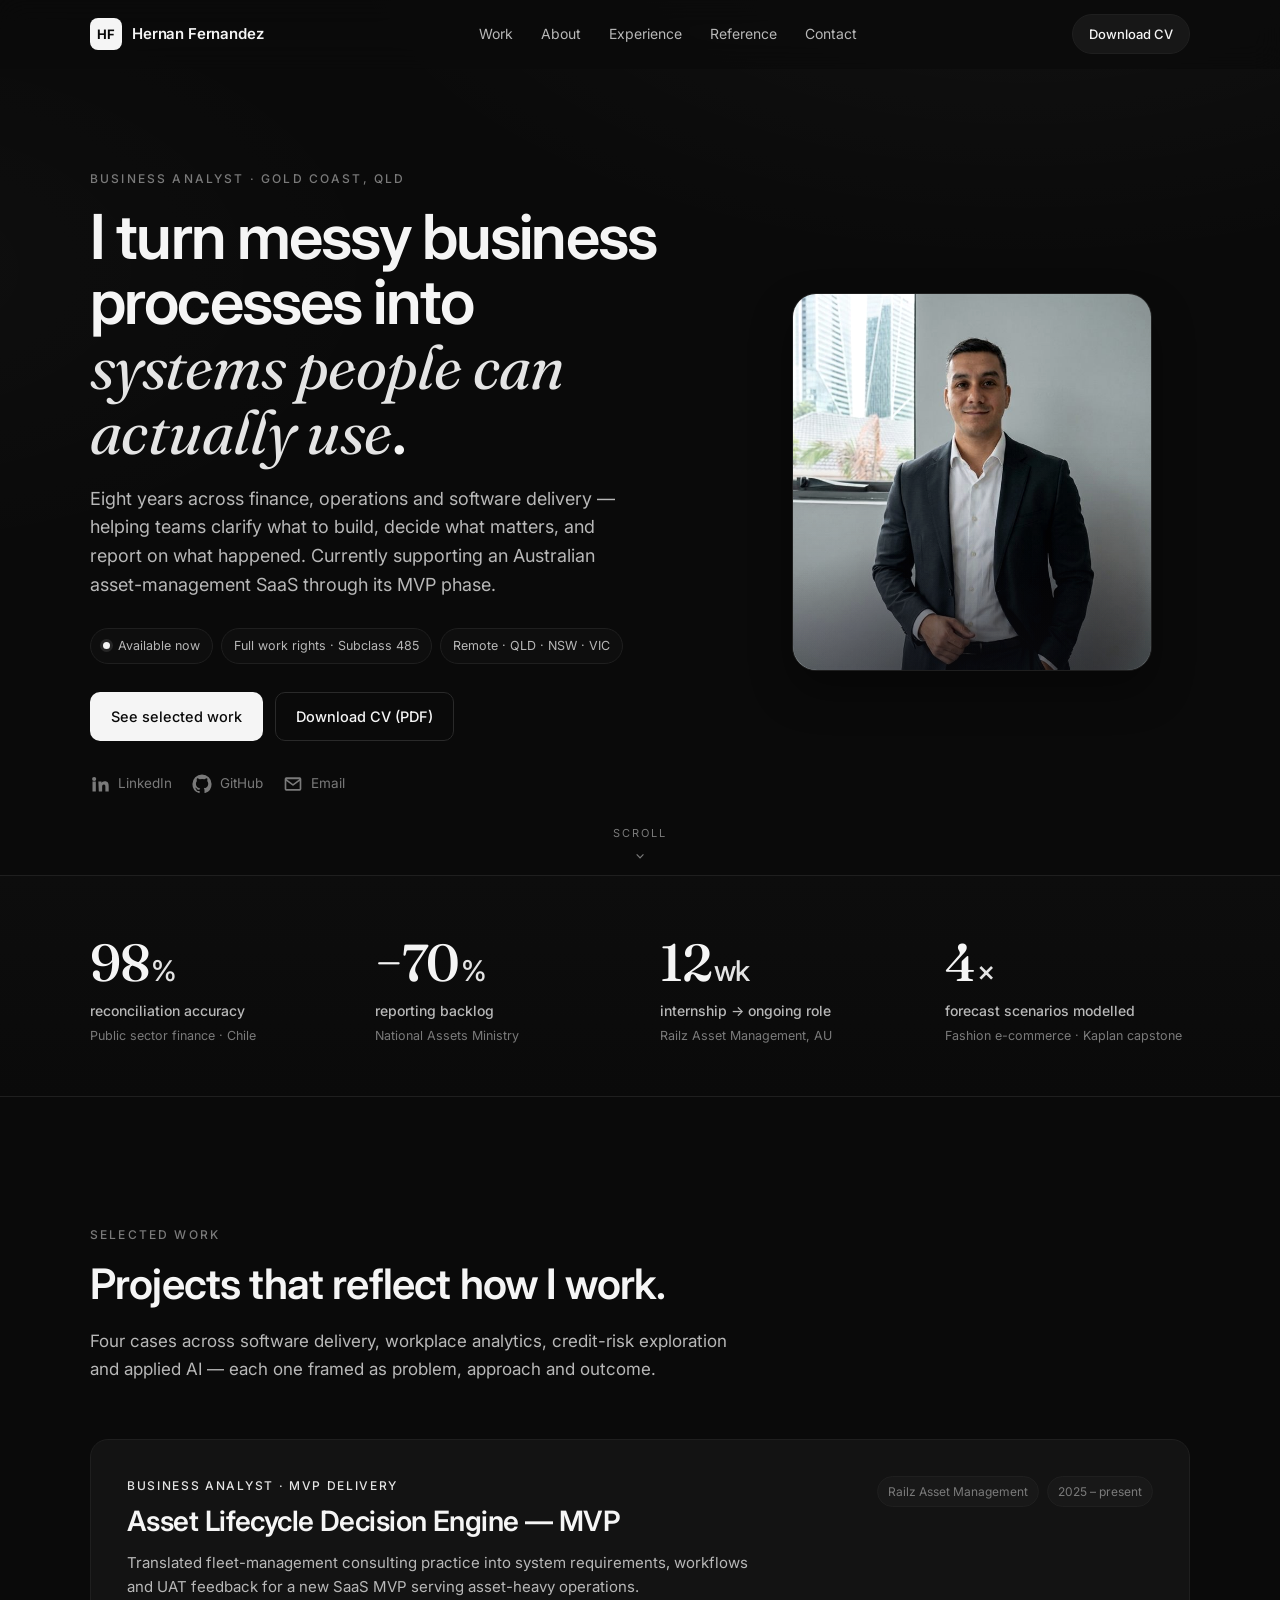
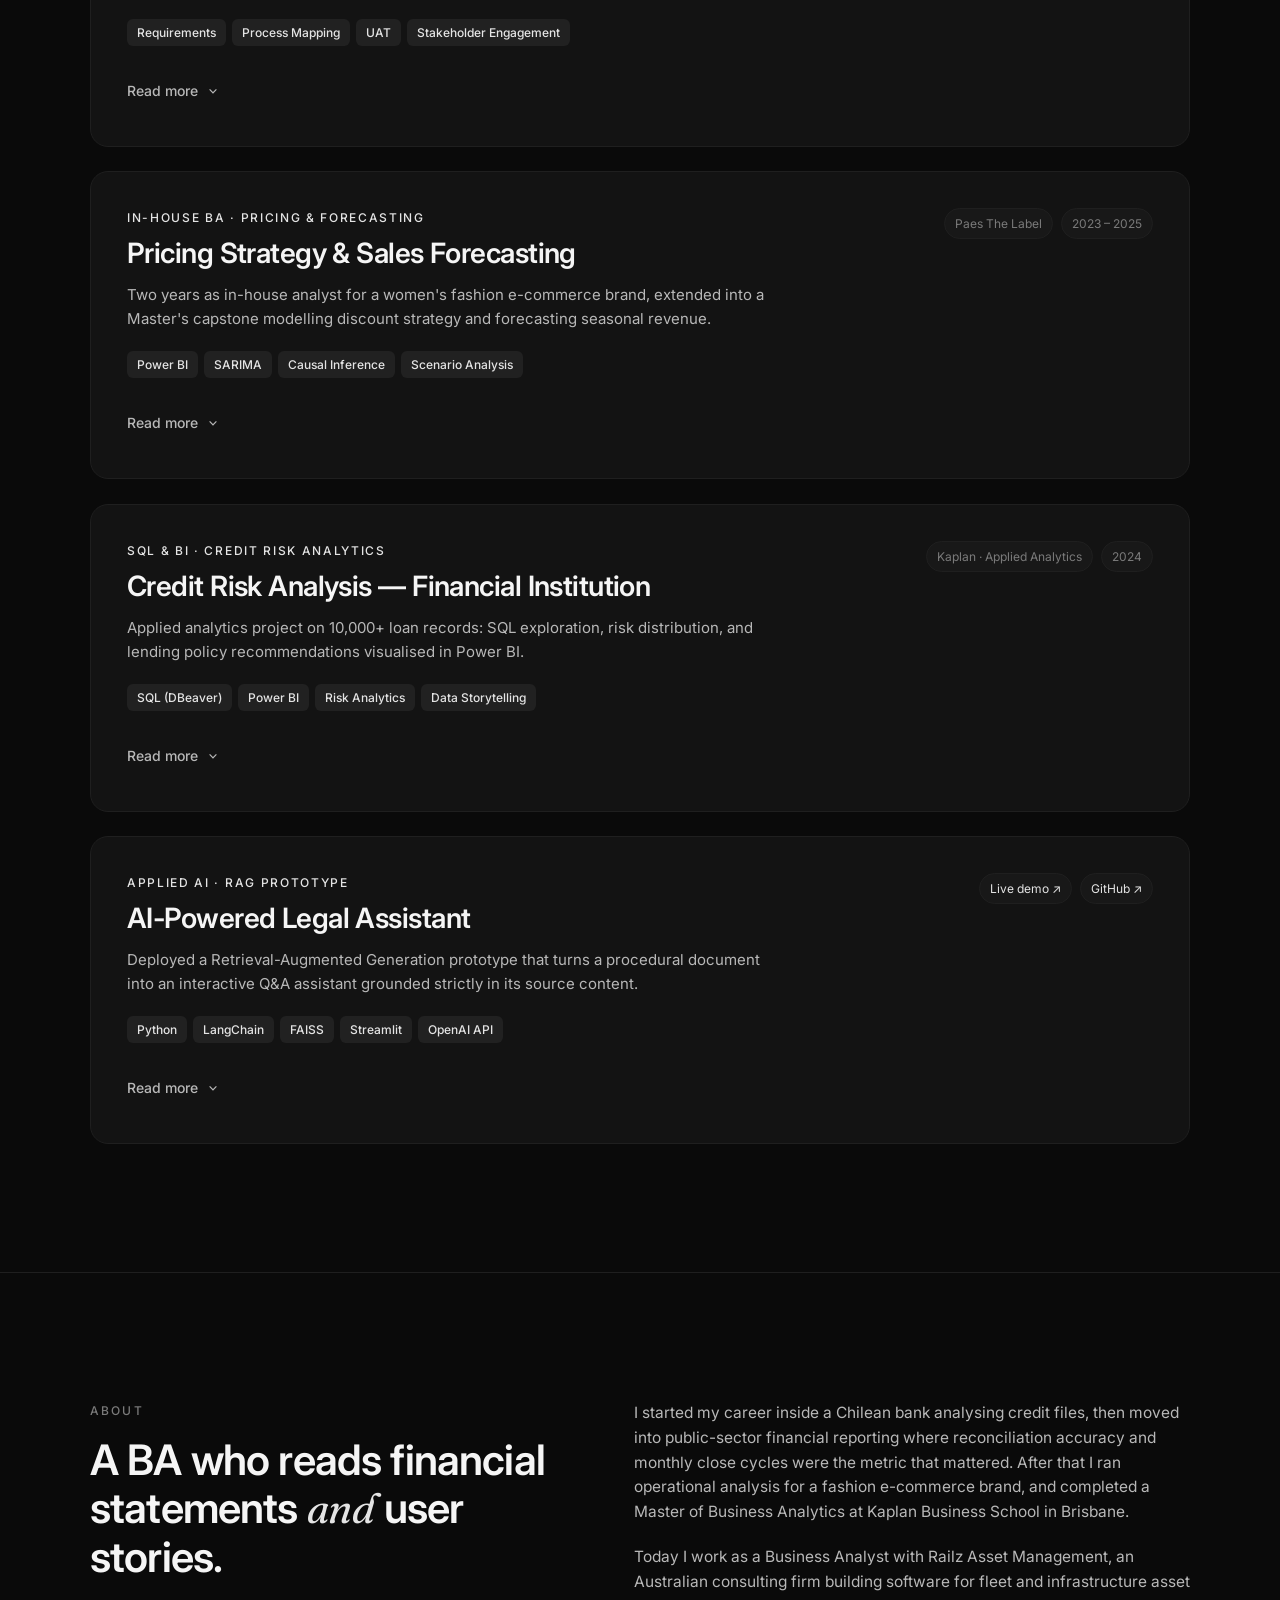
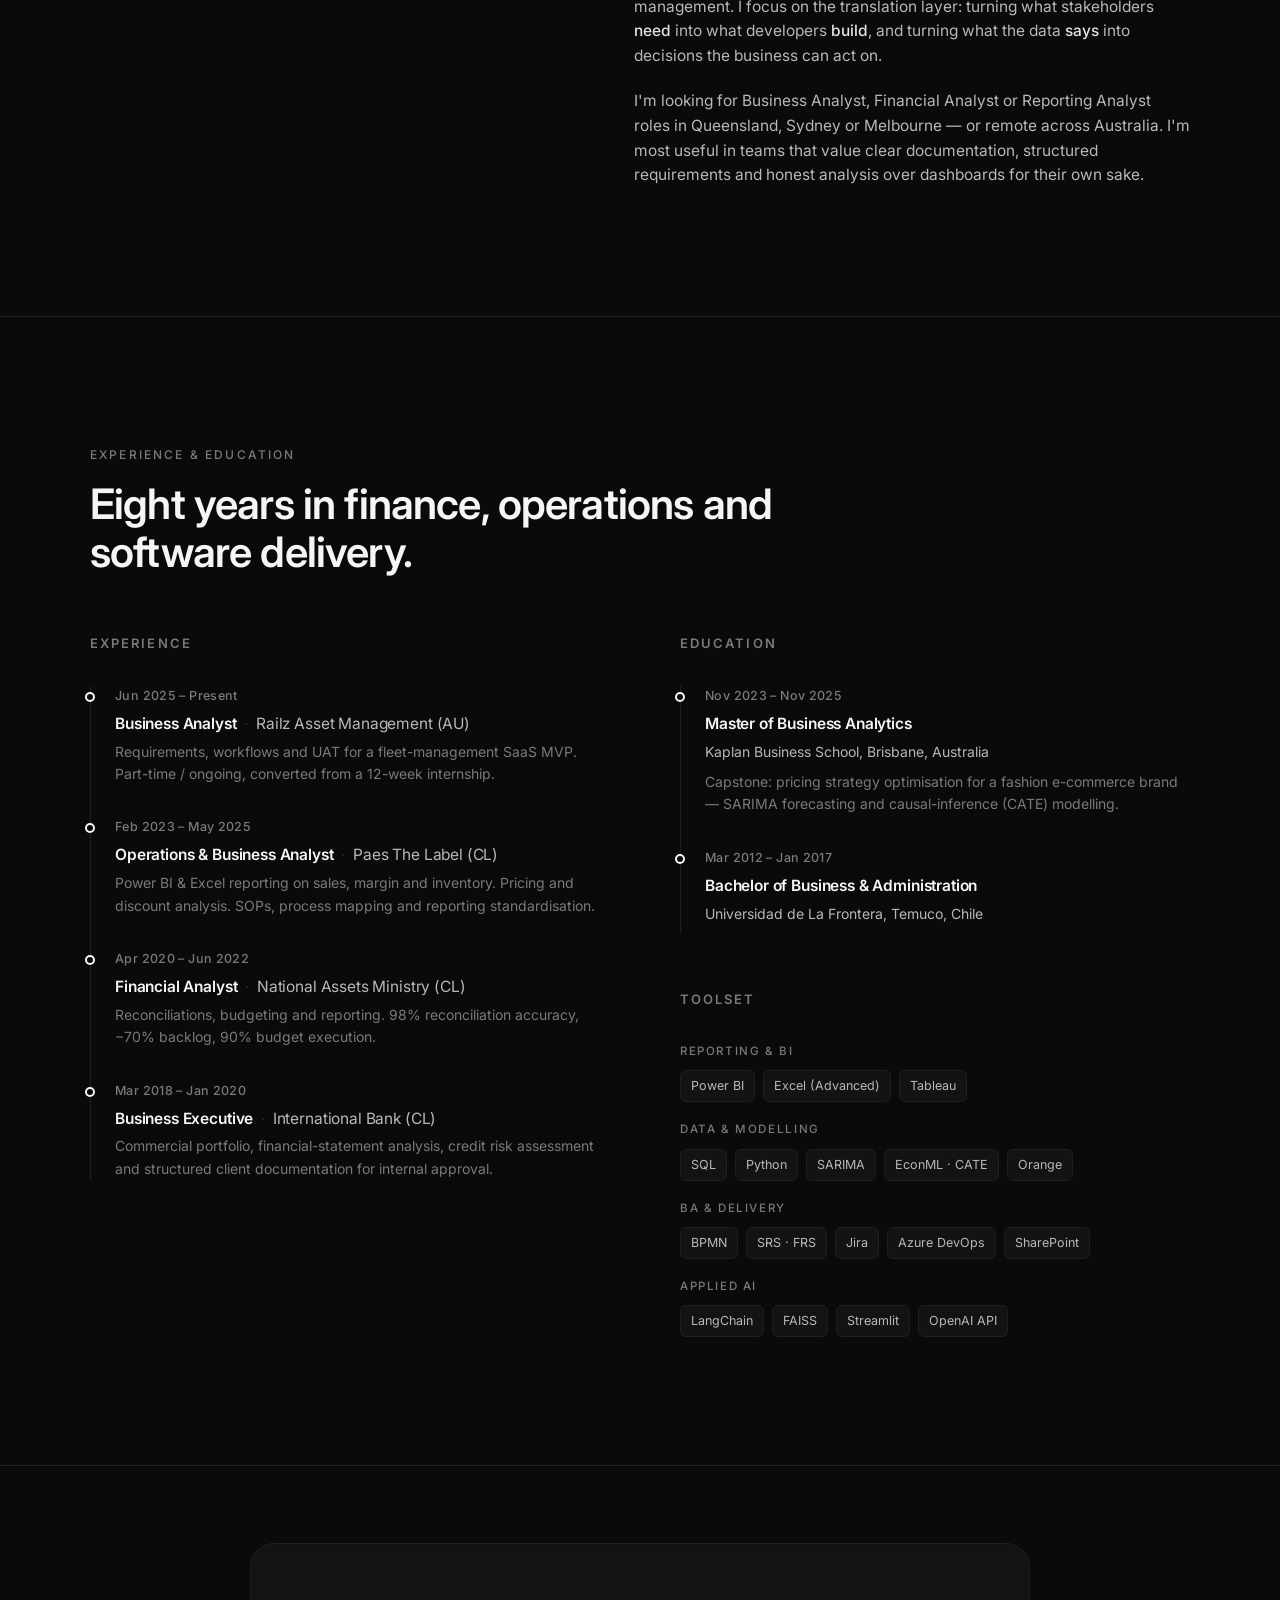
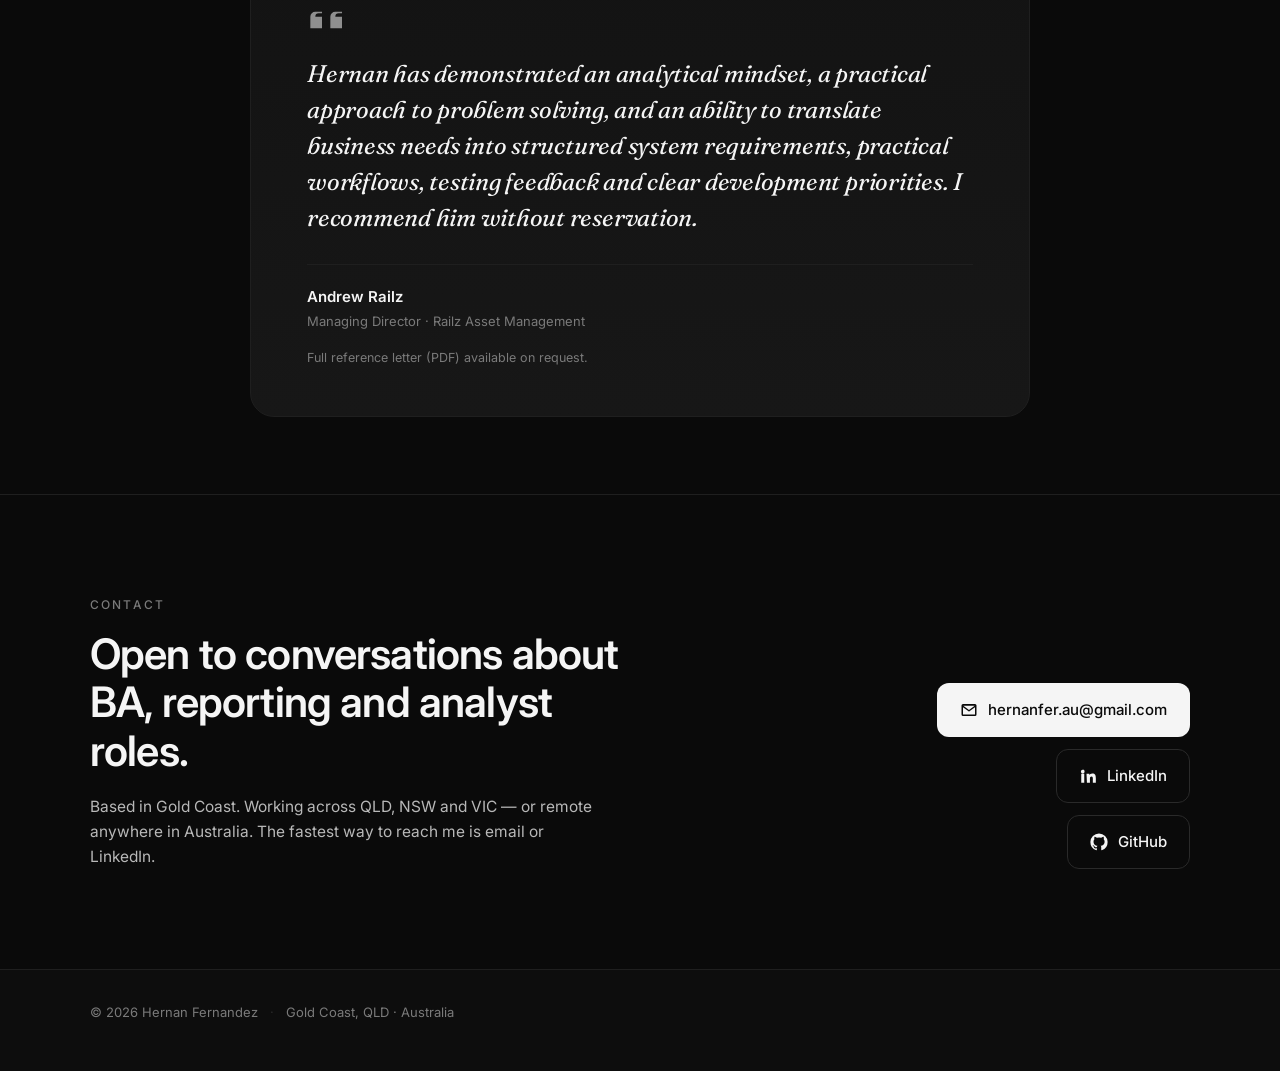
==== commit fa80f2f4: "Restore v1 structure with monochrome palette" ====
--- a/index.html
+++ b/index.html
@@ -3,18 +3,18 @@
 <head>
 <meta charset="UTF-8" />
 <meta name="viewport" content="width=device-width, initial-scale=1.0" />
-<meta name="description" content="Hernan Fernandez — Business Analyst based in Gold Coast, QLD. Requirements, reporting and decision support across software, finance and operations." />
+<meta name="description" content="Hernan Fernandez — Business Analyst based in Gold Coast, QLD. Requirements, process mapping, BI reporting, and data-informed decision support across software and financial environments." />
 <meta name="author" content="Hernan Fernandez" />
 <meta property="og:title" content="Hernan Fernandez — Business Analyst" />
-<meta property="og:description" content="Business Analyst based in Gold Coast. Eight years turning ambiguous work into clear requirements, structured reporting and decisions that hold up." />
+<meta property="og:description" content="I turn messy business processes into systems people can actually use. Business Analyst, Gold Coast QLD." />
 <meta property="og:type" content="website" />
-<meta name="theme-color" content="#0A0A0A" />
+<meta name="theme-color" content="#0B0B10" />
 <title>Hernan Fernandez — Business Analyst</title>
 <link rel="preconnect" href="https://fonts.googleapis.com" />
 <link rel="preconnect" href="https://fonts.gstatic.com" crossorigin />
-<link href="https://fonts.googleapis.com/css2?family=Inter:wght@300;400;500;600&family=Fraunces:ital,opsz,wght@0,9..144,300;1,9..144,300;1,9..144,400&display=swap" rel="stylesheet" />
+<link href="https://fonts.googleapis.com/css2?family=Inter:wght@300;400;500;600;700&family=Fraunces:opsz,wght@9..144,400;9..144,500&display=swap" rel="stylesheet" />
 <link rel="stylesheet" href="styles.css" />
-<link rel="icon" href="data:image/svg+xml,%3Csvg xmlns='http://www.w3.org/2000/svg' viewBox='0 0 100 100'%3E%3Ctext y='.85em' font-size='96' font-family='Georgia,serif' font-style='italic' fill='%23F5F5F5'%3EH%3C/text%3E%3C/svg%3E" />
+<link rel="icon" href="data:image/svg+xml,%3Csvg xmlns='http://www.w3.org/2000/svg' viewBox='0 0 100 100'%3E%3Ctext y='.9em' font-size='90' font-family='sans-serif' fill='%236E9CFF' font-weight='700'%3EH%3C/text%3E%3C/svg%3E" />
 </head>
 <body>
 
@@ -23,14 +23,14 @@
 <header class="nav" id="nav">
   <div class="nav__inner container">
     <a href="#top" class="nav__brand" aria-label="Home">
-      <span class="nav__brand-mark">H</span>
+      <span class="nav__brand-mark">HF</span>
       <span class="nav__brand-name">Hernan Fernandez</span>
     </a>
     <nav class="nav__links" aria-label="Primary">
       <a href="#work">Work</a>
       <a href="#about">About</a>
       <a href="#experience">Experience</a>
-      <a href="#reference">Reference</a>
+      <a href="#testimonial">Reference</a>
       <a href="#contact">Contact</a>
     </nav>
     <a class="nav__cta" href="assets/cv.pdf" download>Download CV</a>
@@ -42,7 +42,7 @@
     <a href="#work">Work</a>
     <a href="#about">About</a>
     <a href="#experience">Experience</a>
-    <a href="#reference">Reference</a>
+    <a href="#testimonial">Reference</a>
     <a href="#contact">Contact</a>
     <a href="assets/cv.pdf" download class="nav__mobile-cta">Download CV</a>
   </div>
@@ -54,39 +54,51 @@
   <section class="hero" id="top">
     <div class="container hero__grid">
       <div class="hero__text reveal">
-        <p class="hero__meta">
-          <span>Business Analyst</span>
-          <span>Gold Coast, AU</span>
-        </p>
+        <p class="eyebrow">Business Analyst · Gold Coast, QLD</p>
         <h1 class="hero__title">
-          Turning complex work into <span class="serif">clear systems</span>, structured reporting, and decisions that hold up.
+          I turn messy business processes into <span class="accent-serif">systems people can actually use</span>.
         </h1>
         <p class="hero__lead">
-          I'm Hernan &mdash; a Business Analyst with eight years across finance, operations and software delivery.
-          Currently supporting an Australian asset-management SaaS through its MVP phase.
+          Eight years across finance, operations and software delivery — helping teams clarify what to build,
+          decide what matters, and report on what happened. Currently supporting an Australian asset-management
+          SaaS through its MVP phase.
         </p>
-        <p class="hero__status">
-          <strong>Currently open</strong> to Business Analyst, Financial Analyst and Reporting roles &mdash; Gold Coast, Sydney, Melbourne or remote across Australia. Full work rights (Subclass 485).
-        </p>
+        <div class="chips" aria-label="Availability and location">
+          <span class="chip chip--dot">Available now</span>
+          <span class="chip">Full work rights · Subclass 485</span>
+          <span class="chip">Remote · QLD · NSW · VIC</span>
+        </div>
         <div class="hero__cta">
-          <a href="#work" class="btn btn--primary">
-            Selected work
-            <svg viewBox="0 0 24 24" width="14" height="14" aria-hidden="true"><path fill="currentColor" d="M13.3 6 12 7.4l3.6 3.6H4v2h11.6L12 16.6 13.3 18l6-6z"/></svg>
+          <a href="#work" class="btn btn--primary">See selected work</a>
+          <a href="assets/cv.pdf" download class="btn btn--ghost">Download CV (PDF)</a>
+        </div>
+        <div class="hero__social">
+          <a href="https://www.linkedin.com/in/hernanfernandezs" target="_blank" rel="noopener" aria-label="LinkedIn">
+            <svg viewBox="0 0 24 24" width="20" height="20" aria-hidden="true"><path fill="currentColor" d="M4.98 3.5A2.5 2.5 0 1 1 5 8.5a2.5 2.5 0 0 1-.02-5zM3 9h4v12H3zM10 9h3.8v1.7h.06c.53-1 1.84-2.07 3.79-2.07 4.05 0 4.8 2.66 4.8 6.12V21h-4v-5.4c0-1.29-.02-2.95-1.8-2.95-1.8 0-2.08 1.4-2.08 2.86V21h-4z"/></svg>
+            <span>LinkedIn</span>
           </a>
-          <a href="assets/cv.pdf" download class="btn btn--ghost">Download CV</a>
-        </div>
-        <div class="hero__social">
-          <a href="https://www.linkedin.com/in/hernanfernandezs" target="_blank" rel="noopener" class="link link--rev">LinkedIn</a>
-          <a href="https://github.com/hernanferau-lab" target="_blank" rel="noopener" class="link link--rev">GitHub</a>
-          <a href="mailto:hernanfer.au@gmail.com" class="link link--rev">Email</a>
+          <a href="https://github.com/hernanferau-lab" target="_blank" rel="noopener" aria-label="GitHub">
+            <svg viewBox="0 0 24 24" width="20" height="20" aria-hidden="true"><path fill="currentColor" d="M12 .5A11.5 11.5 0 0 0 .5 12a11.5 11.5 0 0 0 7.86 10.94c.58.11.79-.25.79-.56v-2c-3.2.7-3.87-1.54-3.87-1.54-.52-1.34-1.28-1.7-1.28-1.7-1.05-.72.08-.7.08-.7 1.16.08 1.77 1.2 1.77 1.2 1.03 1.77 2.71 1.26 3.37.96.1-.75.4-1.26.73-1.55-2.55-.29-5.24-1.28-5.24-5.7 0-1.26.45-2.29 1.19-3.1-.12-.29-.52-1.47.11-3.06 0 0 .97-.31 3.18 1.18a11 11 0 0 1 5.79 0c2.2-1.49 3.17-1.18 3.17-1.18.63 1.59.23 2.77.12 3.06.74.81 1.19 1.84 1.19 3.1 0 4.43-2.7 5.41-5.26 5.69.41.36.78 1.06.78 2.14v3.17c0 .31.21.68.8.56A11.5 11.5 0 0 0 23.5 12 11.5 11.5 0 0 0 12 .5z"/></svg>
+            <span>GitHub</span>
+          </a>
+          <a href="mailto:hernanfer.au@gmail.com" aria-label="Email">
+            <svg viewBox="0 0 24 24" width="20" height="20" aria-hidden="true"><path fill="currentColor" d="M2 6a2 2 0 0 1 2-2h16a2 2 0 0 1 2 2v12a2 2 0 0 1-2 2H4a2 2 0 0 1-2-2V6zm2.4.2 7.6 5.7 7.6-5.7H4.4zM20 8.3l-7.4 5.5a1 1 0 0 1-1.2 0L4 8.3V18h16V8.3z"/></svg>
+            <span>Email</span>
+          </a>
         </div>
       </div>
 
       <div class="hero__portrait reveal">
         <div class="portrait">
           <img src="[data-uri]" alt="Portrait of Hernan Fernandez" loading="eager" />
-        </div>
-      </div>
+          <div class="portrait__ring" aria-hidden="true"></div>
+        </div>
+      </div>
+    </div>
+
+    <div class="hero__scroll" aria-hidden="true">
+      <span>Scroll</span>
+      <svg viewBox="0 0 24 24" width="14" height="14"><path fill="currentColor" d="M12 16.5 5.5 10l1.4-1.4L12 13.7l5.1-5.1 1.4 1.4z"/></svg>
     </div>
   </section>
 
@@ -96,23 +108,23 @@
       <div class="metrics__grid">
         <div class="metric reveal">
           <div class="metric__value">98<span class="metric__unit">%</span></div>
-          <div class="metric__label">Reconciliation accuracy</div>
-          <div class="metric__ctx">Public sector finance</div>
+          <div class="metric__label">reconciliation accuracy</div>
+          <div class="metric__ctx">Public sector finance · Chile</div>
         </div>
         <div class="metric reveal">
           <div class="metric__value">−70<span class="metric__unit">%</span></div>
-          <div class="metric__label">Reporting backlog</div>
+          <div class="metric__label">reporting backlog</div>
           <div class="metric__ctx">National Assets Ministry</div>
         </div>
         <div class="metric reveal">
           <div class="metric__value">12<span class="metric__unit">wk</span></div>
-          <div class="metric__label">Internship → ongoing role</div>
-          <div class="metric__ctx">Railz Asset Management</div>
+          <div class="metric__label">internship → ongoing role</div>
+          <div class="metric__ctx">Railz Asset Management, AU</div>
         </div>
         <div class="metric reveal">
           <div class="metric__value">4<span class="metric__unit">×</span></div>
-          <div class="metric__label">Forecast scenarios modelled</div>
-          <div class="metric__ctx">Master's capstone, Kaplan</div>
+          <div class="metric__label">forecast scenarios modelled</div>
+          <div class="metric__ctx">Fashion e-commerce · Kaplan capstone</div>
         </div>
       </div>
     </div>
@@ -122,11 +134,11 @@
   <section class="section" id="work">
     <div class="container">
       <header class="section__head reveal">
-        <p class="eyebrow"><span class="eyebrow__num">01</span> Selected work</p>
-        <h2 class="section__title">Four projects, honestly framed &mdash; problem, approach, outcome.</h2>
+        <p class="eyebrow">Selected work</p>
+        <h2 class="section__title">Projects that reflect how I work.</h2>
         <p class="section__lead">
-          Software delivery, workplace analytics, credit-risk exploration and applied AI. Each one shows how
-          I think about a problem, not just what I shipped.
+          Four cases across software delivery, workplace analytics, credit-risk exploration and applied AI —
+          each one framed as problem, approach and outcome.
         </p>
       </header>
 
@@ -136,30 +148,27 @@
         <article class="project reveal" data-project>
           <div class="project__head">
             <div>
-              <div class="project__index">
-                <span class="project__num">01</span>
-                <p class="project__tag">Business Analyst &middot; MVP delivery</p>
-              </div>
-              <h3 class="project__title">Asset Lifecycle Decision Engine &mdash; MVP</h3>
+              <p class="project__tag">Business Analyst · MVP Delivery</p>
+              <h3 class="project__title">Asset Lifecycle Decision Engine — MVP</h3>
               <p class="project__pitch">
                 Translated fleet-management consulting practice into system requirements, workflows and UAT
                 feedback for a new SaaS MVP serving asset-heavy operations.
               </p>
             </div>
             <div class="project__meta">
-              <span>Railz Asset Management</span>
-              <span>2025 &mdash; present</span>
+              <span class="pill">Railz Asset Management</span>
+              <span class="pill">2025 – present</span>
             </div>
           </div>
           <div class="project__badges">
             <span class="badge">Requirements</span>
-            <span class="badge">Process mapping</span>
+            <span class="badge">Process Mapping</span>
             <span class="badge">UAT</span>
-            <span class="badge">Stakeholder engagement</span>
+            <span class="badge">Stakeholder Engagement</span>
           </div>
           <button class="project__toggle" aria-expanded="false">
             <span>Read more</span>
-            <svg viewBox="0 0 24 24" width="12" height="12"><path fill="currentColor" d="M12 16.5 5.5 10l1.4-1.4L12 13.7l5.1-5.1 1.4 1.4z"/></svg>
+            <svg viewBox="0 0 24 24" width="14" height="14"><path fill="currentColor" d="M12 16.5 5.5 10l1.4-1.4L12 13.7l5.1-5.1 1.4 1.4z"/></svg>
           </button>
           <div class="project__body" hidden>
             <div class="project__cols">
@@ -176,7 +185,7 @@
                 <p>
                   Clarified and documented complex business processes, drafted structured requirements (SRS,
                   FRS, functional architecture briefs), mapped user decision flows, and ran UAT cycles between
-                  developers and the business &mdash; aligned to ISO 31000, ISO 55001 and IPWEA NAMS+ principles.
+                  developers and the business — aligned to ISO 31000, ISO 55001 and IPWEA NAMS+ principles.
                 </p>
               </div>
               <div>
@@ -198,10 +207,7 @@
         <article class="project reveal" data-project>
           <div class="project__head">
             <div>
-              <div class="project__index">
-                <span class="project__num">02</span>
-                <p class="project__tag">In-house BA &middot; Pricing &amp; forecasting</p>
-              </div>
+              <p class="project__tag">In-house BA · Pricing &amp; Forecasting</p>
               <h3 class="project__title">Pricing Strategy &amp; Sales Forecasting</h3>
               <p class="project__pitch">
                 Two years as in-house analyst for a women's fashion e-commerce brand, extended into a Master's
@@ -209,19 +215,19 @@
               </p>
             </div>
             <div class="project__meta">
-              <span>Paes The Label</span>
-              <span>2023 &mdash; 2025</span>
+              <span class="pill">Paes The Label</span>
+              <span class="pill">2023 – 2025</span>
             </div>
           </div>
           <div class="project__badges">
             <span class="badge">Power BI</span>
             <span class="badge">SARIMA</span>
-            <span class="badge">Causal inference</span>
-            <span class="badge">Scenario analysis</span>
+            <span class="badge">Causal Inference</span>
+            <span class="badge">Scenario Analysis</span>
           </div>
           <button class="project__toggle" aria-expanded="false">
             <span>Read more</span>
-            <svg viewBox="0 0 24 24" width="12" height="12"><path fill="currentColor" d="M12 16.5 5.5 10l1.4-1.4L12 13.7l5.1-5.1 1.4 1.4z"/></svg>
+            <svg viewBox="0 0 24 24" width="14" height="14"><path fill="currentColor" d="M12 16.5 5.5 10l1.4-1.4L12 13.7l5.1-5.1 1.4 1.4z"/></svg>
           </button>
           <div class="project__body" hidden>
             <div class="project__cols">
@@ -230,23 +236,23 @@
                 <p>
                   Between 2023 and 2024 the brand's average discount rose 85.6%, while sales fell 52.4%.
                   Discounting had become the default lever for demand, and no one could see whether it was
-                  actually working &mdash; or which categories were being damaged by it.
+                  actually working — or which categories were being damaged by it.
                 </p>
               </div>
               <div>
                 <h4>Approach</h4>
                 <p>
                   Built Power BI dashboards to make category-level margins and inventory visible. For the
-                  capstone, extended the analysis with a causal-inference model (CATE) to measure discount
-                  impact by category, and a SARIMA forecast to project peak-season revenue under four
-                  discount scenarios.
+                  capstone, extended the analysis with a causal-inference model (Causal Forest / CATE) to
+                  measure discount impact by category, and a SARIMA forecast to project peak-season revenue
+                  under four discount scenarios.
                 </p>
               </div>
               <div>
                 <h4>Outcome</h4>
                 <p>
                   Identified categories where discounts destroyed margin (coats, dresses) versus those where
-                  targeted 10&ndash;25% discounts lifted revenue (crop tops, sets, pants). The &ldquo;no discount&rdquo;
+                  targeted 10–25% discounts lifted revenue (crop tops, sets, pants). The "no discount"
                   scenario projected the highest peak-season revenue of the four options tested.
                 </p>
               </div>
@@ -262,39 +268,36 @@
         <article class="project reveal" data-project>
           <div class="project__head">
             <div>
-              <div class="project__index">
-                <span class="project__num">03</span>
-                <p class="project__tag">SQL &amp; BI &middot; Credit risk analytics</p>
-              </div>
-              <h3 class="project__title">Credit Risk Analysis &mdash; Financial Institution</h3>
+              <p class="project__tag">SQL &amp; BI · Credit Risk Analytics</p>
+              <h3 class="project__title">Credit Risk Analysis — Financial Institution</h3>
               <p class="project__pitch">
-                Applied analytics project on 10,000+ loan records: SQL exploration, risk distribution
+                Applied analytics project on 10,000+ loan records: SQL exploration, risk distribution,
                 and lending policy recommendations visualised in Power BI.
               </p>
             </div>
             <div class="project__meta">
-              <span>Kaplan &middot; Applied Analytics</span>
-              <span>2024</span>
+              <span class="pill">Kaplan · Applied Analytics</span>
+              <span class="pill">2024</span>
             </div>
           </div>
           <div class="project__badges">
             <span class="badge">SQL (DBeaver)</span>
             <span class="badge">Power BI</span>
-            <span class="badge">Risk analytics</span>
-            <span class="badge">Data storytelling</span>
+            <span class="badge">Risk Analytics</span>
+            <span class="badge">Data Storytelling</span>
           </div>
           <button class="project__toggle" aria-expanded="false">
             <span>Read more</span>
-            <svg viewBox="0 0 24 24" width="12" height="12"><path fill="currentColor" d="M12 16.5 5.5 10l1.4-1.4L12 13.7l5.1-5.1 1.4 1.4z"/></svg>
+            <svg viewBox="0 0 24 24" width="14" height="14"><path fill="currentColor" d="M12 16.5 5.5 10l1.4-1.4L12 13.7l5.1-5.1 1.4 1.4z"/></svg>
           </button>
           <div class="project__body" hidden>
             <div class="project__cols">
               <div>
                 <h4>Problem</h4>
                 <p>
-                  A public lending dataset needed to be turned into a defensible view of credit risk &mdash;
-                  one a lending committee could actually use to make policy decisions rather than a bag of
-                  raw numbers.
+                  A public lending dataset needed to be turned into a defensible view of credit risk — one a
+                  lending committee could actually use to make policy decisions rather than a bag of raw
+                  numbers.
                 </p>
               </div>
               <div>
@@ -308,8 +311,8 @@
               <div>
                 <h4>Outcome</h4>
                 <p>
-                  Produced lending policy recommendations grounded in the data &mdash; where to tighten
-                  criteria, which segments were structurally riskier, and how portfolio exposure was distributed.
+                  Produced lending policy recommendations grounded in the data — where to tighten criteria,
+                  which segments were structurally riskier, and how portfolio exposure was distributed.
                 </p>
               </div>
             </div>
@@ -320,10 +323,7 @@
         <article class="project reveal" data-project>
           <div class="project__head">
             <div>
-              <div class="project__index">
-                <span class="project__num">04</span>
-                <p class="project__tag">Applied AI &middot; RAG prototype</p>
-              </div>
+              <p class="project__tag">Applied AI · RAG Prototype</p>
               <h3 class="project__title">AI-Powered Legal Assistant</h3>
               <p class="project__pitch">
                 Deployed a Retrieval-Augmented Generation prototype that turns a procedural document into an
@@ -331,8 +331,8 @@
               </p>
             </div>
             <div class="project__meta">
-              <span><a href="https://ai-document-assistant0.streamlit.app/" target="_blank" rel="noopener" class="link link--rev">Live demo</a></span>
-              <span><a href="https://github.com/hernanferau-lab/AI_Assistant" target="_blank" rel="noopener" class="link link--rev">GitHub</a></span>
+              <span class="pill"><a href="https://ai-document-assistant0.streamlit.app/" target="_blank" rel="noopener">Live demo ↗</a></span>
+              <span class="pill"><a href="https://github.com/hernanferau-lab/AI_Assistant" target="_blank" rel="noopener">GitHub ↗</a></span>
             </div>
           </div>
           <div class="project__badges">
@@ -344,7 +344,7 @@
           </div>
           <button class="project__toggle" aria-expanded="false">
             <span>Read more</span>
-            <svg viewBox="0 0 24 24" width="12" height="12"><path fill="currentColor" d="M12 16.5 5.5 10l1.4-1.4L12 13.7l5.1-5.1 1.4 1.4z"/></svg>
+            <svg viewBox="0 0 24 24" width="14" height="14"><path fill="currentColor" d="M12 16.5 5.5 10l1.4-1.4L12 13.7l5.1-5.1 1.4 1.4z"/></svg>
           </button>
           <div class="project__body" hidden>
             <div class="project__cols">
@@ -360,7 +360,7 @@
                 <p>
                   Built a RAG pipeline: chunk the source document, embed with OpenAI, index in FAISS,
                   retrieve the top-k fragments per question, and generate answers constrained to that
-                  retrieved context &mdash; always returning the source fragments used, for traceability.
+                  retrieved context — always returning the source fragments used, for traceability.
                 </p>
               </div>
               <div>
@@ -387,8 +387,8 @@
   <section class="section section--split" id="about">
     <div class="container about__grid">
       <div class="about__intro reveal">
-        <p class="eyebrow"><span class="eyebrow__num">02</span> About</p>
-        <h2 class="section__title">A BA who reads financial statements <span class="serif">and</span> user stories.</h2>
+        <p class="eyebrow">About</p>
+        <h2 class="section__title">A BA who reads financial statements <span class="accent-serif">and</span> user stories.</h2>
       </div>
       <div class="about__body reveal">
         <p>
@@ -398,14 +398,14 @@
           Master of Business Analytics at Kaplan Business School in Brisbane.
         </p>
         <p>
-          Today I work as a Business Analyst with Railz Asset Management, an Australian firm building software
-          for fleet and infrastructure asset management. I focus on the translation layer: turning what
-          stakeholders <em>need</em> into what developers <em>build</em>, and turning what the data
-          <em>says</em> into decisions the business can act on.
+          Today I work as a Business Analyst with Railz Asset Management, an Australian consulting firm
+          building software for fleet and infrastructure asset management. I focus on the translation layer:
+          turning what stakeholders <em>need</em> into what developers <em>build</em>, and turning what the
+          data <em>says</em> into decisions the business can act on.
         </p>
         <p>
           I'm looking for Business Analyst, Financial Analyst or Reporting Analyst roles in Queensland,
-          Sydney or Melbourne &mdash; or remote across Australia. I'm most useful in teams that value clear
+          Sydney or Melbourne — or remote across Australia. I'm most useful in teams that value clear
           documentation, structured requirements and honest analysis over dashboards for their own sake.
         </p>
       </div>
@@ -416,7 +416,7 @@
   <section class="section" id="experience">
     <div class="container">
       <header class="section__head reveal">
-        <p class="eyebrow"><span class="eyebrow__num">03</span> Experience &amp; Education</p>
+        <p class="eyebrow">Experience &amp; Education</p>
         <h2 class="section__title">Eight years in finance, operations and software delivery.</h2>
       </header>
 
@@ -425,23 +425,23 @@
           <h3 class="exp__col-title">Experience</h3>
           <ol class="timeline">
             <li>
-              <div class="timeline__meta">Jun 2025 &mdash; Present</div>
-              <div class="timeline__role">Business Analyst <span class="timeline__sep">&middot;</span> <span class="timeline__org">Railz Asset Management (AU)</span></div>
+              <div class="timeline__meta">Jun 2025 – Present</div>
+              <div class="timeline__role">Business Analyst <span class="timeline__sep">·</span> <span class="timeline__org">Railz Asset Management (AU)</span></div>
               <p>Requirements, workflows and UAT for a fleet-management SaaS MVP. Part-time / ongoing, converted from a 12-week internship.</p>
             </li>
             <li>
-              <div class="timeline__meta">Feb 2023 &mdash; May 2025</div>
-              <div class="timeline__role">Operations &amp; Business Analyst <span class="timeline__sep">&middot;</span> <span class="timeline__org">Paes The Label (CL)</span></div>
+              <div class="timeline__meta">Feb 2023 – May 2025</div>
+              <div class="timeline__role">Operations &amp; Business Analyst <span class="timeline__sep">·</span> <span class="timeline__org">Paes The Label (CL)</span></div>
               <p>Power BI &amp; Excel reporting on sales, margin and inventory. Pricing and discount analysis. SOPs, process mapping and reporting standardisation.</p>
             </li>
             <li>
-              <div class="timeline__meta">Apr 2020 &mdash; Jun 2022</div>
-              <div class="timeline__role">Financial Analyst <span class="timeline__sep">&middot;</span> <span class="timeline__org">National Assets Ministry (CL)</span></div>
-              <p>Reconciliations, budgeting and reporting. 98% reconciliation accuracy, &minus;70% backlog, 90% budget execution.</p>
+              <div class="timeline__meta">Apr 2020 – Jun 2022</div>
+              <div class="timeline__role">Financial Analyst <span class="timeline__sep">·</span> <span class="timeline__org">National Assets Ministry (CL)</span></div>
+              <p>Reconciliations, budgeting and reporting. 98% reconciliation accuracy, −70% backlog, 90% budget execution.</p>
             </li>
             <li>
-              <div class="timeline__meta">Mar 2018 &mdash; Jan 2020</div>
-              <div class="timeline__role">Business Executive <span class="timeline__sep">&middot;</span> <span class="timeline__org">International Bank (CL)</span></div>
+              <div class="timeline__meta">Mar 2018 – Jan 2020</div>
+              <div class="timeline__role">Business Executive <span class="timeline__sep">·</span> <span class="timeline__org">International Bank (CL)</span></div>
               <p>Commercial portfolio, financial-statement analysis, credit risk assessment and structured client documentation for internal approval.</p>
             </li>
           </ol>
@@ -451,13 +451,13 @@
           <h3 class="exp__col-title">Education</h3>
           <ol class="timeline">
             <li>
-              <div class="timeline__meta">Nov 2023 &mdash; Nov 2025</div>
+              <div class="timeline__meta">Nov 2023 – Nov 2025</div>
               <div class="timeline__role">Master of Business Analytics</div>
               <div class="timeline__org-line">Kaplan Business School, Brisbane, Australia</div>
-              <p>Capstone: pricing strategy optimisation for a fashion e-commerce brand &mdash; SARIMA forecasting and causal-inference (CATE) modelling.</p>
+              <p>Capstone: pricing strategy optimisation for a fashion e-commerce brand — SARIMA forecasting and causal-inference (CATE) modelling.</p>
             </li>
             <li>
-              <div class="timeline__meta">Mar 2012 &mdash; Jan 2017</div>
+              <div class="timeline__meta">Mar 2012 – Jan 2017</div>
               <div class="timeline__role">Bachelor of Business &amp; Administration</div>
               <div class="timeline__org-line">Universidad de La Frontera, Temuco, Chile</div>
             </li>
@@ -467,51 +467,56 @@
           <div class="tools">
             <div class="tools__group">
               <span class="tools__label">Reporting &amp; BI</span>
-              <div class="tools__items">
-                <span>Power BI</span><span>Excel (Advanced)</span><span>Tableau</span>
-              </div>
+              <span class="tag">Power BI</span>
+              <span class="tag">Excel (Advanced)</span>
+              <span class="tag">Tableau</span>
             </div>
             <div class="tools__group">
               <span class="tools__label">Data &amp; Modelling</span>
-              <div class="tools__items">
-                <span>SQL</span><span>Python</span><span>SARIMA</span><span>EconML / CATE</span><span>Orange</span>
-              </div>
+              <span class="tag">SQL</span>
+              <span class="tag">Python</span>
+              <span class="tag">SARIMA</span>
+              <span class="tag">EconML · CATE</span>
+              <span class="tag">Orange</span>
             </div>
             <div class="tools__group">
               <span class="tools__label">BA &amp; Delivery</span>
-              <div class="tools__items">
-                <span>BPMN</span><span>SRS / FRS</span><span>Jira</span><span>Azure DevOps</span><span>SharePoint</span>
-              </div>
+              <span class="tag">BPMN</span>
+              <span class="tag">SRS · FRS</span>
+              <span class="tag">Jira</span>
+              <span class="tag">Azure DevOps</span>
+              <span class="tag">SharePoint</span>
             </div>
             <div class="tools__group">
               <span class="tools__label">Applied AI</span>
-              <div class="tools__items">
-                <span>LangChain</span><span>FAISS</span><span>Streamlit</span><span>OpenAI API</span>
-              </div>
-            </div>
-          </div>
-        </div>
-      </div>
-    </div>
-  </section>
-
-  <!-- REFERENCE -->
-  <section class="section section--tight" id="reference">
+              <span class="tag">LangChain</span>
+              <span class="tag">FAISS</span>
+              <span class="tag">Streamlit</span>
+              <span class="tag">OpenAI API</span>
+            </div>
+          </div>
+        </div>
+      </div>
+    </div>
+  </section>
+
+  <!-- TESTIMONIAL -->
+  <section class="section section--tight" id="testimonial">
     <div class="container">
-      <header class="section__head reveal">
-        <p class="eyebrow"><span class="eyebrow__num">04</span> Reference</p>
-      </header>
       <div class="quote reveal">
+        <svg class="quote__mark" viewBox="0 0 24 24" width="40" height="40" aria-hidden="true">
+          <path fill="currentColor" d="M9 7H5a3 3 0 0 0-3 3v7h7v-7H5a2 2 0 0 1 2-2h2V7zm12 0h-4a3 3 0 0 0-3 3v7h7v-7h-4a2 2 0 0 1 2-2h2V7z"/>
+        </svg>
         <blockquote>
-          &ldquo;Hernan has demonstrated an analytical mindset, a practical approach to problem solving, and an
+          Hernan has demonstrated an analytical mindset, a practical approach to problem solving, and an
           ability to translate business needs into structured system requirements, practical workflows,
-          testing feedback and clear development priorities. I recommend him without reservation.&rdquo;
+          testing feedback and clear development priorities. I recommend him without reservation.
         </blockquote>
         <div class="quote__author">
-          <span class="quote__name">Andrew Railz</span>
-          <span class="quote__role">Managing Director &middot; Railz Asset Management</span>
-        </div>
-        <p class="quote__note">Full reference letter available on request.</p>
+          <div class="quote__name">Andrew Railz</div>
+          <div class="quote__role">Managing Director · Railz Asset Management</div>
+        </div>
+        <p class="quote__note">Full reference letter (PDF) available on request.</p>
       </div>
     </div>
   </section>
@@ -520,20 +525,26 @@
   <section class="section section--contact" id="contact">
     <div class="container contact">
       <div class="reveal">
-        <p class="eyebrow"><span class="eyebrow__num">05</span> Contact</p>
-        <h2 class="section__title">Open to Business Analyst, Financial &amp; Reporting roles.</h2>
+        <p class="eyebrow">Contact</p>
+        <h2 class="section__title">Open to conversations about BA, reporting and analyst roles.</h2>
         <p class="contact__lead">
-          Based in Gold Coast. Working across QLD, NSW and VIC &mdash; or remote anywhere in Australia.
-          Email or LinkedIn is the fastest way to reach me.
+          Based in Gold Coast. Working across QLD, NSW and VIC — or remote anywhere in Australia.
+          The fastest way to reach me is email or LinkedIn.
         </p>
       </div>
       <div class="contact__actions reveal">
         <a href="mailto:hernanfer.au@gmail.com" class="btn btn--primary btn--lg">
+          <svg viewBox="0 0 24 24" width="18" height="18" aria-hidden="true"><path fill="currentColor" d="M2 6a2 2 0 0 1 2-2h16a2 2 0 0 1 2 2v12a2 2 0 0 1-2 2H4a2 2 0 0 1-2-2V6zm2.4.2 7.6 5.7 7.6-5.7H4.4zM20 8.3l-7.4 5.5a1 1 0 0 1-1.2 0L4 8.3V18h16V8.3z"/></svg>
           hernanfer.au@gmail.com
-          <svg viewBox="0 0 24 24" width="14" height="14" aria-hidden="true"><path fill="currentColor" d="M13.3 6 12 7.4l3.6 3.6H4v2h11.6L12 16.6 13.3 18l6-6z"/></svg>
         </a>
-        <a href="https://www.linkedin.com/in/hernanfernandezs" target="_blank" rel="noopener" class="btn btn--ghost btn--lg">LinkedIn</a>
-        <a href="https://github.com/hernanferau-lab" target="_blank" rel="noopener" class="btn btn--ghost btn--lg">GitHub</a>
+        <a href="https://www.linkedin.com/in/hernanfernandezs" target="_blank" rel="noopener" class="btn btn--ghost btn--lg">
+          <svg viewBox="0 0 24 24" width="18" height="18" aria-hidden="true"><path fill="currentColor" d="M4.98 3.5A2.5 2.5 0 1 1 5 8.5a2.5 2.5 0 0 1-.02-5zM3 9h4v12H3zM10 9h3.8v1.7h.06c.53-1 1.84-2.07 3.79-2.07 4.05 0 4.8 2.66 4.8 6.12V21h-4v-5.4c0-1.29-.02-2.95-1.8-2.95-1.8 0-2.08 1.4-2.08 2.86V21h-4z"/></svg>
+          LinkedIn
+        </a>
+        <a href="https://github.com/hernanferau-lab" target="_blank" rel="noopener" class="btn btn--ghost btn--lg">
+          <svg viewBox="0 0 24 24" width="18" height="18" aria-hidden="true"><path fill="currentColor" d="M12 .5A11.5 11.5 0 0 0 .5 12a11.5 11.5 0 0 0 7.86 10.94c.58.11.79-.25.79-.56v-2c-3.2.7-3.87-1.54-3.87-1.54-.52-1.34-1.28-1.7-1.28-1.7-1.05-.72.08-.7.08-.7 1.16.08 1.77 1.2 1.77 1.2 1.03 1.77 2.71 1.26 3.37.96.1-.75.4-1.26.73-1.55-2.55-.29-5.24-1.28-5.24-5.7 0-1.26.45-2.29 1.19-3.1-.12-.29-.52-1.47.11-3.06 0 0 .97-.31 3.18 1.18a11 11 0 0 1 5.79 0c2.2-1.49 3.17-1.18 3.17-1.18.63 1.59.23 2.77.12 3.06.74.81 1.19 1.84 1.19 3.1 0 4.43-2.7 5.41-5.26 5.69.41.36.78 1.06.78 2.14v3.17c0 .31.21.68.8.56A11.5 11.5 0 0 0 23.5 12 11.5 11.5 0 0 0 12 .5z"/></svg>
+          GitHub
+        </a>
       </div>
     </div>
   </section>
@@ -543,11 +554,8 @@
 <footer class="footer">
   <div class="container footer__inner">
     <span>© 2026 Hernan Fernandez</span>
-    <span class="footer__meta">
-      <span>Gold Coast, QLD</span>
-      <span class="footer__sep">·</span>
-      <span>Full work rights &middot; Subclass 485</span>
-    </span>
+    <span class="footer__sep">·</span>
+    <span>Gold Coast, QLD · Australia</span>
   </div>
 </footer>
 
--- a/styles.css
+++ b/styles.css
@@ -1,6 +1,6 @@
 /* ==========================================================================
-   Hernan Fernandez — Portfolio v2
-   Monochrome. Minimal. Typography-led.
+   Hernan Fernandez — Portfolio
+   Static, no-framework CSS. Mobile-first. WCAG AA contrast targeted.
    ========================================================================== */
 
 /* -------- Reset & tokens ------------------------------------------------- */
@@ -13,32 +13,45 @@
 a { color: inherit; text-decoration: none; }
 ol, ul { padding: 0; margin: 0; list-style: none; }
 p { margin: 0; }
-:focus-visible { outline: 1px solid var(--text); outline-offset: 3px; border-radius: 2px; }
+:focus-visible { outline: 2px solid var(--accent); outline-offset: 3px; border-radius: 4px; }
 
 :root {
   --bg:         #0A0A0A;
   --bg-2:       #0D0D0D;
   --surface:    #131313;
   --surface-2:  #171717;
-
-  --border:     #1E1E1E;
+  --border:     #1F1F1F;
   --border-2:   #2A2A2A;
 
   --text:       #F5F5F5;
   --text-dim:   #B8B8B8;
   --muted:      #7A7A7A;
-  --faint:      #4E4E4E;
+
+  --accent:     #F5F5F5;
+  --accent-2:   #E4E4E4;
+  --accent-tint: rgba(255, 255, 255, 0.06);
+  --warm:       #7A7A7A;
+
+  --success:    #F5F5F5;
 
   --sans: "Inter", ui-sans-serif, system-ui, -apple-system, "Segoe UI", Roboto, "Helvetica Neue", Arial, sans-serif;
   --serif: "Fraunces", ui-serif, Georgia, "Times New Roman", serif;
 
-  --max:       1200px;
-  --gutter:    clamp(24px, 5vw, 48px);
+  --radius-sm: 8px;
+  --radius:    12px;
+  --radius-lg: 18px;
+  --radius-xl: 24px;
+
+  --shadow-1:  0 1px 2px rgba(0,0,0,.4), 0 4px 12px rgba(0,0,0,.25);
+  --shadow-2:  0 20px 40px rgba(0,0,0,.35);
+
+  --max:       1180px;
+  --gutter:    clamp(20px, 4vw, 40px);
 
   --ease:      cubic-bezier(.22, 1, .36, 1);
   --dur-fast:  180ms;
-  --dur:       400ms;
-  --dur-slow:  800ms;
+  --dur:       320ms;
+  --dur-slow:  600ms;
 }
 
 @media (prefers-reduced-motion: reduce) {
@@ -57,11 +70,14 @@
   color: var(--text);
   font-family: var(--sans);
   font-size: 16px;
-  line-height: 1.55;
+  line-height: 1.6;
   -webkit-font-smoothing: antialiased;
   -moz-osx-font-smoothing: grayscale;
   overflow-x: hidden;
-  font-feature-settings: "cv02", "cv03", "cv04", "cv11", "ss01";
+  background-image:
+    radial-gradient(1200px 600px at 80% -10%, rgba(255,255,255,0.035), transparent 60%),
+    radial-gradient(900px 500px at -10% 30%, rgba(255,255,255,0.02), transparent 60%);
+  background-attachment: fixed;
 }
 
 .container {
@@ -74,7 +90,7 @@
 .skip {
   position: absolute; left: -9999px; top: 0;
   background: var(--text); color: var(--bg);
-  padding: 8px 14px; border-radius: 4px; font-weight: 500;
+  padding: 8px 14px; border-radius: 6px; font-weight: 600;
   z-index: 1000;
 }
 .skip:focus { left: 12px; top: 12px; }
@@ -82,178 +98,130 @@
 /* -------- Typography ----------------------------------------------------- */
 
 .eyebrow {
-  font-size: 11.5px;
-  letter-spacing: 0.24em;
+  font-size: 12px;
+  letter-spacing: 0.18em;
   text-transform: uppercase;
   color: var(--muted);
   font-weight: 500;
-  margin: 0 0 20px;
-  display: inline-flex;
-  align-items: center;
-  gap: 14px;
-}
-.eyebrow__num {
-  font-family: var(--sans);
-  color: var(--text);
-  font-weight: 500;
-  letter-spacing: 0.1em;
-}
-.eyebrow__num::after {
-  content: "";
-  display: inline-block;
-  width: 24px;
-  height: 1px;
-  background: var(--faint);
-  vertical-align: middle;
-  margin-left: 14px;
+  margin: 0 0 16px;
 }
 
 .section__title {
   font-family: var(--sans);
-  font-size: clamp(32px, 4.6vw, 52px);
-  line-height: 1.05;
-  letter-spacing: -0.028em;
-  font-weight: 400;
-  margin: 0 0 24px;
+  font-size: clamp(28px, 4vw, 42px);
+  line-height: 1.15;
+  letter-spacing: -0.02em;
+  font-weight: 600;
+  margin: 0 0 20px;
   color: var(--text);
 }
 
 .section__lead {
-  font-size: clamp(16px, 1.4vw, 18px);
-  color: var(--text-dim);
-  max-width: 620px;
-  line-height: 1.55;
-}
-
-.serif {
+  font-size: clamp(15px, 1.4vw, 17px);
+  color: var(--text-dim);
+  max-width: 640px;
+}
+
+.accent-serif {
   font-family: var(--serif);
   font-weight: 400;
   font-style: italic;
-  letter-spacing: -0.015em;
-  color: var(--text);
-}
-
-/* -------- Link underline -------------------------------------------------- */
-
-.link {
-  display: inline-block;
-  position: relative;
-  color: var(--text);
-  transition: color var(--dur-fast) var(--ease);
-}
-.link::after {
-  content: "";
-  position: absolute;
-  left: 0; bottom: -2px;
-  width: 100%;
-  height: 1px;
-  background: currentColor;
-  transform-origin: left center;
-  transform: scaleX(1);
-  transition: transform var(--dur) var(--ease);
-}
-.link:hover::after { transform: scaleX(0); transform-origin: right center; }
-
-.link--rev::after { transform: scaleX(0); }
-.link--rev:hover::after { transform: scaleX(1); transform-origin: left center; }
+  color: var(--accent-2);
+  letter-spacing: -0.01em;
+}
 
 /* -------- Nav ------------------------------------------------------------ */
 
 .nav {
   position: sticky; top: 0; z-index: 50;
-  background: rgba(10, 10, 10, 0.72);
-  backdrop-filter: saturate(140%) blur(12px);
-  -webkit-backdrop-filter: saturate(140%) blur(12px);
+  background: rgba(10, 10, 10, 0.70);
+  backdrop-filter: saturate(140%) blur(14px);
+  -webkit-backdrop-filter: saturate(140%) blur(14px);
   border-bottom: 1px solid transparent;
   transition: border-color var(--dur) var(--ease), background var(--dur) var(--ease);
 }
 .nav.is-scrolled {
   border-bottom-color: var(--border);
-  background: rgba(10, 10, 10, 0.9);
+  background: rgba(10, 10, 10, 0.88);
 }
 .nav__inner {
   display: flex; align-items: center; justify-content: space-between;
-  height: 72px; gap: 24px;
+  height: 68px; gap: 24px;
 }
 .nav__brand {
-  display: inline-flex; align-items: baseline; gap: 10px;
-  font-size: 15px;
-  font-weight: 500;
-  letter-spacing: -0.01em;
-  color: var(--text);
+  display: inline-flex; align-items: center; gap: 10px;
+  font-weight: 600; letter-spacing: -0.01em;
+  transition: color var(--dur) var(--ease);
 }
 .nav__brand-mark {
-  font-family: var(--serif);
-  font-style: italic;
-  font-size: 20px;
-  color: var(--text);
-  line-height: 1;
-}
-.nav__brand-name { color: var(--text-dim); font-weight: 400; }
-.nav__brand:hover .nav__brand-name { color: var(--text); }
+  width: 32px; height: 32px;
+  display: grid; place-items: center;
+  background: var(--text);
+  color: var(--bg);
+  font-weight: 700; font-size: 13px;
+  border-radius: 8px;
+}
+.nav__brand-name { font-size: 15px; }
 .nav__links {
   display: none;
-  gap: 34px; align-items: center;
-  font-size: 13.5px;
-  letter-spacing: 0.01em;
+  gap: 28px; align-items: center;
+  font-size: 14px;
 }
 .nav__links a {
   color: var(--text-dim);
   transition: color var(--dur-fast) var(--ease);
-  position: relative;
 }
 .nav__links a:hover { color: var(--text); }
 .nav__cta {
   display: none;
-  align-items: center; gap: 8px;
   padding: 9px 16px;
   border-radius: 999px;
-  background: transparent;
-  border: 1px solid var(--border-2);
+  background: var(--surface-2);
+  border: 1px solid var(--border);
   font-size: 13px; font-weight: 500;
   color: var(--text);
-  transition: background var(--dur-fast) var(--ease), border-color var(--dur-fast) var(--ease), color var(--dur-fast) var(--ease);
+  transition: background var(--dur-fast) var(--ease), border-color var(--dur-fast) var(--ease), transform var(--dur-fast) var(--ease);
 }
 .nav__cta:hover {
-  background: var(--text);
-  color: var(--bg);
-  border-color: var(--text);
+  background: var(--accent-tint);
+  border-color: var(--accent);
+  color: var(--accent-2);
 }
 .nav__toggle {
-  display: inline-flex; flex-direction: column; gap: 5px;
-  padding: 8px; border-radius: 4px;
+  display: inline-flex; flex-direction: column; gap: 4px;
+  padding: 8px; border-radius: 8px;
 }
 .nav__toggle span {
-  width: 22px; height: 1.5px; background: var(--text); border-radius: 2px;
+  width: 20px; height: 2px; background: var(--text); border-radius: 2px;
   transition: transform var(--dur) var(--ease), opacity var(--dur) var(--ease);
 }
-.nav__toggle[aria-expanded="true"] span:nth-child(1) { transform: translateY(6.5px) rotate(45deg); }
+.nav__toggle[aria-expanded="true"] span:nth-child(1) { transform: translateY(6px) rotate(45deg); }
 .nav__toggle[aria-expanded="true"] span:nth-child(2) { opacity: 0; }
-.nav__toggle[aria-expanded="true"] span:nth-child(3) { transform: translateY(-6.5px) rotate(-45deg); }
+.nav__toggle[aria-expanded="true"] span:nth-child(3) { transform: translateY(-6px) rotate(-45deg); }
 
 .nav__mobile {
-  display: flex; flex-direction: column; gap: 2px;
-  padding: 12px var(--gutter) 24px;
+  display: flex; flex-direction: column; gap: 4px;
+  padding: 12px var(--gutter) 20px;
   background: rgba(10, 10, 10, 0.98);
   border-bottom: 1px solid var(--border);
 }
 .nav__mobile a {
-  padding: 14px 8px;
+  padding: 12px 8px;
   font-size: 16px;
   color: var(--text-dim);
-  border-radius: 4px;
-}
-.nav__mobile a:hover { color: var(--text); }
+  border-radius: 8px;
+}
+.nav__mobile a:hover { color: var(--text); background: var(--surface); }
 .nav__mobile-cta {
-  margin-top: 12px;
-  background: var(--text);
-  color: var(--bg) !important;
-  text-align: center; font-weight: 500;
-}
-
-@media (min-width: 860px) {
+  margin-top: 8px;
+  background: var(--accent);
+  color: #0A0A0F !important;
+  text-align: center; font-weight: 600;
+}
+
+@media (min-width: 820px) {
   .nav__links { display: inline-flex; }
-  .nav__cta   { display: inline-flex; }
+  .nav__cta   { display: inline-flex; align-items: center; }
   .nav__toggle{ display: none; }
   .nav__mobile{ display: none !important; }
 }
@@ -261,76 +229,68 @@
 /* -------- Hero ----------------------------------------------------------- */
 
 .hero {
-  padding: 88px 0 72px;
+  padding: 72px 0 60px;
   position: relative;
 }
-@media (min-width: 860px) {
-  .hero { padding: 120px 0 96px; }
+@media (min-width: 820px) {
+  .hero { padding: 100px 0 80px; }
 }
 
 .hero__grid {
   display: grid;
   grid-template-columns: 1fr;
-  gap: 56px;
+  gap: 48px;
   align-items: center;
 }
 @media (min-width: 900px) {
   .hero__grid {
-    grid-template-columns: minmax(0, 1.4fr) minmax(0, 1fr);
-    gap: 80px;
+    grid-template-columns: minmax(0, 1.35fr) minmax(0, 1fr);
+    gap: 72px;
   }
 }
 
-.hero__meta {
-  font-size: 12px;
-  letter-spacing: 0.24em;
-  text-transform: uppercase;
-  color: var(--muted);
-  font-weight: 500;
-  margin: 0 0 28px;
-}
-.hero__meta span + span { margin-left: 18px; padding-left: 18px; border-left: 1px solid var(--faint); }
-
 .hero__title {
-  font-size: clamp(40px, 6.2vw, 72px);
-  line-height: 1.03;
-  letter-spacing: -0.035em;
-  font-weight: 400;
-  margin: 0 0 28px;
-  color: var(--text);
-}
-
+  font-size: clamp(34px, 5.4vw, 62px);
+  line-height: 1.05;
+  letter-spacing: -0.03em;
+  font-weight: 600;
+  margin: 0 0 20px;
+  color: var(--text);
+}
 .hero__lead {
-  font-size: clamp(16px, 1.4vw, 18px);
-  color: var(--text-dim);
-  max-width: 540px;
-  margin-bottom: 40px;
-  line-height: 1.55;
-}
-
-.hero__status {
-  font-size: 13px;
-  color: var(--muted);
-  margin-bottom: 40px;
-  letter-spacing: 0.01em;
-}
-.hero__status strong {
-  color: var(--text);
-  font-weight: 500;
+  font-size: clamp(15px, 1.5vw, 18px);
+  color: var(--text-dim);
+  max-width: 560px;
+  margin-bottom: 28px;
+}
+
+.chips { display: flex; flex-wrap: wrap; gap: 8px; margin-bottom: 28px; }
+.chip {
+  display: inline-flex; align-items: center; gap: 8px;
+  padding: 7px 12px;
+  border: 1px solid var(--border);
+  border-radius: 999px;
+  font-size: 12.5px;
+  color: var(--text-dim);
+  background: rgba(255,255,255,0.02);
+}
+.chip--dot::before {
+  content: ""; width: 7px; height: 7px; border-radius: 50%;
+  background: var(--success);
+  box-shadow: 0 0 0 3px rgba(255, 255, 255, 0.10);
+  display: inline-block;
 }
 
 .hero__cta {
-  display: flex; flex-wrap: wrap; gap: 14px 24px; margin-bottom: 40px;
-  align-items: center;
+  display: flex; flex-wrap: wrap; gap: 12px; margin-bottom: 32px;
 }
 
 .btn {
   display: inline-flex; align-items: center; gap: 10px;
-  padding: 13px 22px;
-  border-radius: 999px;
-  font-size: 14px;
-  font-weight: 500;
-  letter-spacing: 0.01em;
+  padding: 12px 20px;
+  border-radius: 10px;
+  font-size: 14.5px;
+  font-weight: 500;
   transition: transform var(--dur-fast) var(--ease),
               background var(--dur-fast) var(--ease),
               border-color var(--dur-fast) var(--ease),
@@ -339,13 +299,12 @@
   white-space: nowrap;
 }
 .btn--primary {
-  background: var(--text);
+  background: var(--accent);
   color: var(--bg);
 }
 .btn--primary:hover {
-  background: transparent;
-  border-color: var(--text);
-  color: var(--text);
+  background: var(--accent-2);
+  transform: translateY(-1px);
 }
 .btn--ghost {
   background: transparent;
@@ -353,23 +312,25 @@
   color: var(--text);
 }
 .btn--ghost:hover {
-  background: var(--text);
-  color: var(--bg);
-  border-color: var(--text);
-}
-.btn--lg { padding: 15px 26px; font-size: 14.5px; }
-.btn svg { transition: transform var(--dur) var(--ease); }
-.btn:hover svg { transform: translateX(2px); }
+  border-color: var(--accent);
+  color: var(--accent-2);
+  background: var(--accent-tint);
+}
+.btn--lg {
+  padding: 14px 22px;
+  font-size: 15px;
+  border-radius: 12px;
+}
 
 .hero__social {
-  display: flex; gap: 28px; flex-wrap: wrap;
+  display: flex; gap: 20px; flex-wrap: wrap;
   color: var(--muted);
   font-size: 13.5px;
 }
 .hero__social a {
+  display: inline-flex; align-items: center; gap: 8px;
   color: var(--muted);
   transition: color var(--dur-fast) var(--ease);
-  position: relative;
 }
 .hero__social a:hover { color: var(--text); }
 
@@ -378,204 +339,204 @@
 }
 .portrait {
   position: relative;
-  width: min(380px, 82vw);
-  aspect-ratio: 4 / 5;
+  width: min(360px, 78vw);
+  aspect-ratio: 1 / 1.05;
+  border-radius: var(--radius-xl);
   overflow: hidden;
   background: var(--surface);
   border: 1px solid var(--border);
-  filter: grayscale(1) contrast(1.05);
+  box-shadow: var(--shadow-2);
 }
 .portrait img {
   width: 100%; height: 100%;
   object-fit: cover;
-  object-position: center 22%;
-  transition: transform 1200ms var(--ease);
-}
-.portrait:hover img { transform: scale(1.03); }
+  object-position: center 20%;
+  filter: contrast(1.03) saturate(0.92);
+}
+.portrait__ring {
+  position: absolute; inset: 0;
+  border-radius: inherit;
+  pointer-events: none;
+  background:
+    radial-gradient(120% 60% at 50% 100%, rgba(11,11,16,.55) 0%, transparent 60%),
+    linear-gradient(180deg, transparent 40%, rgba(11,11,16,.35) 100%);
+}
+
+.hero__scroll {
+  position: absolute; left: 50%; bottom: 12px;
+  transform: translateX(-50%);
+  display: none;
+  flex-direction: column; align-items: center; gap: 6px;
+  color: var(--muted);
+  font-size: 11px; letter-spacing: 0.18em; text-transform: uppercase;
+  animation: bob 2.4s ease-in-out infinite;
+}
+@media (min-width: 900px) { .hero__scroll { display: inline-flex; } }
+@keyframes bob {
+  0%, 100% { transform: translate(-50%, 0); }
+  50%      { transform: translate(-50%, 6px); }
+}
 
 /* -------- Metrics -------------------------------------------------------- */
 
 .metrics {
-  padding: 56px 0 48px;
+  padding: 40px 0 30px;
   border-block: 1px solid var(--border);
-  background: var(--bg-2);
+  background: linear-gradient(180deg, var(--bg-2), var(--bg));
 }
 .metrics__grid {
   display: grid;
-  gap: 40px 32px;
+  gap: 24px;
   grid-template-columns: repeat(2, minmax(0, 1fr));
 }
-@media (min-width: 860px) {
-  .metrics__grid { grid-template-columns: repeat(4, minmax(0, 1fr)); }
+@media (min-width: 820px) {
+  .metrics__grid { grid-template-columns: repeat(4, minmax(0, 1fr)); gap: 40px; }
+}
+.metric {
+  padding: 20px 0;
 }
 .metric__value {
   font-family: var(--serif);
-  font-weight: 400;
-  font-size: clamp(40px, 5vw, 56px);
+  font-weight: 500;
+  font-size: clamp(38px, 5vw, 52px);
   line-height: 1;
   color: var(--text);
   letter-spacing: -0.02em;
 }
 .metric__unit {
   font-family: var(--sans);
-  font-size: 0.5em;
-  color: var(--muted);
-  margin-left: 4px;
-  font-weight: 400;
-  font-style: normal;
-  vertical-align: super;
-  line-height: 1;
+  font-size: 0.55em;
+  color: var(--accent-2);
+  margin-left: 2px;
+  font-weight: 500;
 }
 .metric__label {
-  margin-top: 16px;
+  margin-top: 12px;
   font-size: 14px;
   color: var(--text-dim);
-  font-weight: 400;
+  font-weight: 500;
 }
 .metric__ctx {
   margin-top: 4px;
   font-size: 12.5px;
   color: var(--muted);
-  letter-spacing: 0.02em;
 }
 
 /* -------- Sections ------------------------------------------------------- */
 
 .section {
-  padding: clamp(88px, 12vw, 160px) 0;
+  padding: clamp(72px, 10vw, 128px) 0;
   border-bottom: 1px solid var(--border);
 }
-.section--tight   { padding: clamp(56px, 8vw, 96px) 0; }
-.section--contact { padding: clamp(80px, 10vw, 128px) 0; border-bottom: 0; }
-
-.section__head { margin-bottom: 72px; max-width: 720px; }
+.section--tight   { padding: clamp(48px, 6vw, 80px) 0; }
+.section--contact { padding: clamp(64px, 8vw, 100px) 0; border-bottom: 0; }
+
+.section__head { margin-bottom: 56px; max-width: 720px; }
 
 /* -------- Projects ------------------------------------------------------- */
 
 .projects {
-  display: grid; gap: 0;
-  border-top: 1px solid var(--border);
-}
+  display: grid; gap: 20px;
+}
+@media (min-width: 900px) {
+  .projects { gap: 24px; }
+}
+
 .project {
-  border-bottom: 1px solid var(--border);
-  padding: 40px 0;
-  transition: background var(--dur) var(--ease);
-}
-.project:hover { background: var(--bg-2); }
+  background: var(--surface);
+  border: 1px solid var(--border);
+  border-radius: var(--radius-lg);
+  padding: 28px;
+  transition: border-color var(--dur) var(--ease), transform var(--dur) var(--ease);
+}
+.project:hover {
+  border-color: var(--border-2);
+}
 @media (min-width: 820px) {
-  .project { padding: 56px 0; }
+  .project { padding: 36px; }
 }
 
 .project__head {
-  display: grid; gap: 20px;
+  display: grid; gap: 16px;
   grid-template-columns: 1fr;
-  margin-bottom: 24px;
-  align-items: baseline;
+  margin-bottom: 20px;
 }
 @media (min-width: 720px) {
   .project__head {
-    grid-template-columns: minmax(0, 3fr) minmax(0, 1fr);
-    gap: 40px;
+    grid-template-columns: 1fr auto;
+    gap: 24px; align-items: start;
   }
 }
 
-.project__index {
-  display: flex; align-items: baseline; gap: 20px;
-  margin-bottom: 12px;
-}
-.project__num {
-  font-size: 12px;
-  color: var(--muted);
-  letter-spacing: 0.12em;
-  font-weight: 500;
-}
 .project__tag {
   font-size: 12px;
   letter-spacing: 0.14em;
   text-transform: uppercase;
-  color: var(--muted);
-  font-weight: 500;
-  margin: 0;
+  color: var(--accent-2);
+  font-weight: 500;
+  margin-bottom: 10px;
 }
 .project__title {
-  font-size: clamp(24px, 2.6vw, 32px);
-  line-height: 1.15;
-  letter-spacing: -0.025em;
-  font-weight: 400;
-  margin: 0 0 14px;
+  font-size: clamp(22px, 2.4vw, 28px);
+  line-height: 1.2;
+  letter-spacing: -0.02em;
+  font-weight: 600;
+  margin: 0 0 12px;
   color: var(--text);
 }
 .project__pitch {
   color: var(--text-dim);
-  font-size: 15.5px;
-  max-width: 620px;
-  line-height: 1.55;
+  font-size: 15px;
+  max-width: 640px;
 }
 .project__meta {
-  display: flex; flex-direction: column;
-  gap: 6px;
-  align-items: flex-start;
-  color: var(--muted);
-  font-size: 13px;
-  letter-spacing: 0.02em;
-}
-@media (min-width: 720px) {
-  .project__meta { align-items: flex-end; text-align: right; }
-}
-.project__meta a { color: var(--text-dim); }
-.project__meta a:hover { color: var(--text); }
+  display: flex; flex-wrap: wrap; gap: 8px;
+  justify-content: flex-end;
+}
+
+.pill {
+  display: inline-flex; align-items: center;
+  padding: 5px 10px;
+  border: 1px solid var(--border);
+  border-radius: 999px;
+  font-size: 12px;
+  color: var(--muted);
+  background: rgba(255,255,255,0.02);
+}
+.pill a { color: var(--accent-2); }
+.pill a:hover { color: var(--accent); }
 
 .project__badges {
-  display: flex; flex-wrap: wrap; gap: 6px 20px;
-  margin: 20px 0 8px;
-  color: var(--muted);
-  font-size: 12.5px;
-  letter-spacing: 0.02em;
+  display: flex; flex-wrap: wrap; gap: 6px;
+  margin: 18px 0 6px;
 }
 .badge {
   display: inline-flex; align-items: center;
-  padding: 0;
-  color: var(--text-dim);
-  font-weight: 400;
-}
-.badge + .badge::before {
-  content: "/";
-  color: var(--faint);
-  margin-right: 20px;
-  margin-left: -14px;
+  padding: 4px 10px;
+  background: var(--accent-tint);
+  color: var(--accent-2);
+  border-radius: 6px;
+  font-size: 12px; font-weight: 500;
 }
 
 .project__toggle {
-  display: inline-flex; align-items: center; gap: 10px;
+  display: inline-flex; align-items: center; gap: 8px;
   margin-top: 20px;
   color: var(--text-dim);
-  font-size: 13.5px;
-  font-weight: 500;
-  padding: 6px 0;
-  position: relative;
+  font-size: 14px;
+  font-weight: 500;
+  padding: 8px 0;
   transition: color var(--dur-fast) var(--ease);
 }
-.project__toggle::after {
-  content: "";
-  position: absolute;
-  left: 0; bottom: 0;
-  width: 100%;
-  height: 1px;
-  background: currentColor;
-  transform: scaleX(1);
-  transform-origin: left center;
-  transition: transform var(--dur) var(--ease);
-}
-.project__toggle:hover { color: var(--text); }
-.project__toggle:hover::after { transform: scaleX(0); transform-origin: right center; }
 .project__toggle svg {
   transition: transform var(--dur) var(--ease);
 }
+.project__toggle:hover { color: var(--accent-2); }
 .project__toggle[aria-expanded="true"] svg { transform: rotate(180deg); }
 
 .project__body {
-  margin-top: 32px;
-  padding-top: 32px;
+  margin-top: 20px;
+  padding-top: 24px;
   border-top: 1px solid var(--border);
   animation: fadeIn var(--dur-slow) var(--ease);
 }
@@ -585,210 +546,217 @@
 }
 
 .project__cols {
-  display: grid; gap: 32px;
+  display: grid; gap: 24px;
   grid-template-columns: 1fr;
 }
 @media (min-width: 820px) {
-  .project__cols { grid-template-columns: repeat(3, 1fr); gap: 48px; }
+  .project__cols { grid-template-columns: repeat(3, 1fr); gap: 32px; }
 }
 .project__cols h4 {
-  font-size: 11px;
-  letter-spacing: 0.24em;
+  font-size: 12px;
+  letter-spacing: 0.14em;
   text-transform: uppercase;
   color: var(--muted);
-  margin: 0 0 12px;
-  font-weight: 500;
-}
-.project__cols p {
-  color: var(--text-dim);
-  font-size: 14.5px;
-  line-height: 1.55;
-}
+  margin: 0 0 10px;
+  font-weight: 600;
+}
+.project__cols p { color: var(--text-dim); font-size: 14.5px; }
 
 .project__note {
-  margin-top: 32px;
-  padding-top: 16px;
-  border-top: 1px dashed var(--border);
-  color: var(--muted);
-  font-size: 12.5px;
-  font-style: italic;
+  margin-top: 24px;
+  padding: 12px 14px;
+  background: rgba(255, 255, 255, 0.025);
+  border-left: 2px solid var(--warm);
+  color: var(--muted);
+  font-size: 13px;
+  border-radius: 4px;
 }
 
 /* -------- About ---------------------------------------------------------- */
 
-.section--split { padding-block: clamp(96px, 12vw, 160px); }
+.section--split { padding-block: clamp(80px, 10vw, 128px); }
 
 .about__grid {
   display: grid;
-  gap: 48px;
+  gap: 40px;
   grid-template-columns: 1fr;
 }
 @media (min-width: 900px) {
   .about__grid {
-    grid-template-columns: minmax(0, 1fr) minmax(0, 1.3fr);
-    gap: 96px;
+    grid-template-columns: minmax(0, 1fr) minmax(0, 1.2fr);
+    gap: 80px;
   }
 }
 .about__intro .section__title { margin-bottom: 0; }
 .about__body p {
-  margin-bottom: 24px;
-  color: var(--text-dim);
-  font-size: 16px;
-  line-height: 1.65;
+  margin-bottom: 20px;
+  color: var(--text-dim);
+  font-size: 15.5px;
 }
 .about__body p:last-child { margin-bottom: 0; }
 .about__body em {
-  color: var(--text);
-  font-family: var(--serif);
-  font-style: italic;
-  font-weight: 400;
+  color: var(--accent-2);
+  font-style: normal;
+  font-weight: 500;
 }
 
 /* -------- Experience & Education ---------------------------------------- */
 
 .exp__grid {
-  display: grid; gap: 72px;
+  display: grid; gap: 56px;
   grid-template-columns: 1fr;
 }
 @media (min-width: 900px) {
   .exp__grid {
     grid-template-columns: 1fr 1fr;
-    gap: 96px;
+    gap: 80px;
   }
 }
 .exp__col-title {
-  font-size: 11px;
-  letter-spacing: 0.24em;
+  font-size: 13px;
+  letter-spacing: 0.16em;
   text-transform: uppercase;
   color: var(--muted);
-  font-weight: 500;
-  margin: 0 0 40px;
-}
-.exp__col-title--secondary { margin-top: 72px; }
+  font-weight: 600;
+  margin: 0 0 32px;
+}
+.exp__col-title--secondary { margin-top: 56px; }
 
 .timeline {
   display: flex; flex-direction: column;
-  gap: 40px;
-}
-.timeline li {
-  padding-bottom: 40px;
-  border-bottom: 1px solid var(--border);
-}
-.timeline li:last-child { border-bottom: 0; padding-bottom: 0; }
+  gap: 32px;
+  position: relative;
+  padding-left: 24px;
+  border-left: 1px solid var(--border);
+}
+.timeline li { position: relative; }
+.timeline li::before {
+  content: ""; position: absolute;
+  left: -30px; top: 6px;
+  width: 10px; height: 10px;
+  border-radius: 50%;
+  background: var(--bg);
+  border: 2px solid var(--accent);
+}
 .timeline__meta {
-  font-size: 12px;
-  color: var(--muted);
-  font-weight: 500;
-  margin-bottom: 8px;
-  letter-spacing: 0.1em;
-  text-transform: uppercase;
+  font-size: 12.5px;
+  color: var(--muted);
+  font-weight: 500;
+  margin-bottom: 6px;
+  letter-spacing: 0.03em;
 }
 .timeline__role {
-  font-size: 17px;
-  font-weight: 500;
+  font-size: 15.5px;
+  font-weight: 600;
   color: var(--text);
   margin-bottom: 4px;
   letter-spacing: -0.01em;
 }
-.timeline__sep { color: var(--faint); margin: 0 8px; font-weight: 400; }
+.timeline__sep { color: var(--border-2); margin: 0 4px; font-weight: 400; }
 .timeline__org { color: var(--text-dim); font-weight: 400; }
 .timeline__org-line {
   color: var(--text-dim);
-  font-size: 14.5px;
-  margin-bottom: 10px;
+  font-size: 14px;
+  margin-bottom: 8px;
 }
 .timeline p {
   color: var(--muted);
   font-size: 14px;
-  margin-top: 8px;
-  line-height: 1.6;
+  margin-top: 4px;
 }
 
 /* -------- Tools ---------------------------------------------------------- */
 
 .tools {
-  display: flex; flex-direction: column; gap: 24px;
-}
-.tools__group { display: block; }
+  display: flex; flex-direction: column; gap: 18px;
+}
+.tools__group {
+  display: flex; flex-wrap: wrap; align-items: center;
+  gap: 6px 8px;
+}
 .tools__label {
-  display: block;
-  font-size: 11px;
-  letter-spacing: 0.24em;
+  width: 100%;
+  font-size: 11.5px;
+  letter-spacing: 0.14em;
   text-transform: uppercase;
   color: var(--muted);
   font-weight: 500;
-  margin-bottom: 10px;
-}
-.tools__items {
-  color: var(--text-dim);
-  font-size: 14.5px;
-  line-height: 1.7;
-}
-.tools__items span + span::before {
-  content: " / ";
-  color: var(--faint);
-  margin: 0 6px;
+  margin-bottom: 4px;
+}
+.tag {
+  padding: 5px 10px;
+  background: var(--surface);
+  border: 1px solid var(--border);
+  border-radius: 6px;
+  font-size: 12.5px;
+  color: var(--text-dim);
 }
 
 /* -------- Testimonial ---------------------------------------------------- */
 
 .quote {
-  max-width: 820px;
+  max-width: 780px;
   margin: 0 auto;
-  padding: 0;
+  padding: 40px 32px;
+  background: linear-gradient(180deg, var(--surface), var(--surface-2));
+  border: 1px solid var(--border);
+  border-radius: var(--radius-xl);
+  position: relative;
   text-align: left;
 }
+@media (min-width: 700px) {
+  .quote { padding: 56px 56px 48px; }
+}
+.quote__mark {
+  color: var(--accent);
+  opacity: 0.55;
+  margin-bottom: 16px;
+}
 .quote blockquote {
-  margin: 0 0 40px;
+  margin: 0 0 28px;
   font-family: var(--serif);
-  font-size: clamp(22px, 2.4vw, 30px);
-  line-height: 1.35;
+  font-size: clamp(19px, 2vw, 24px);
+  line-height: 1.5;
   color: var(--text);
   font-weight: 400;
   font-style: italic;
-  letter-spacing: -0.015em;
-}
-.quote__author {
-  border-top: 1px solid var(--border);
-  padding-top: 24px;
-  display: flex; flex-wrap: wrap; gap: 4px 12px;
-  align-items: baseline;
-}
+  letter-spacing: -0.01em;
+}
+.quote__author { border-top: 1px solid var(--border); padding-top: 20px; }
 .quote__name {
-  font-weight: 500;
+  font-weight: 600;
   color: var(--text);
   font-size: 15px;
 }
 .quote__role {
   color: var(--muted);
-  font-size: 13.5px;
+  font-size: 13px;
+  margin-top: 2px;
 }
 .quote__note {
-  margin-top: 20px;
+  margin-top: 16px;
   color: var(--muted);
   font-size: 12.5px;
-  letter-spacing: 0.02em;
 }
 
 /* -------- Contact -------------------------------------------------------- */
 
 .contact {
   display: grid;
-  gap: 48px;
+  gap: 40px;
   grid-template-columns: 1fr;
   align-items: end;
 }
 @media (min-width: 900px) {
-  .contact { grid-template-columns: 1.3fr 1fr; gap: 96px; }
+  .contact { grid-template-columns: 1.2fr 1fr; gap: 80px; }
 }
 .contact__lead {
   color: var(--text-dim);
-  font-size: 16px;
+  font-size: 15.5px;
   max-width: 520px;
-  line-height: 1.6;
 }
 .contact__actions {
-  display: flex; flex-direction: column; gap: 14px;
+  display: flex; flex-direction: column; gap: 12px;
   align-items: stretch;
 }
 @media (min-width: 900px) { .contact__actions { align-items: flex-end; } }
@@ -796,26 +764,23 @@
 /* -------- Footer --------------------------------------------------------- */
 
 .footer {
-  padding: 40px 0 56px;
+  padding: 32px 0 48px;
   border-top: 1px solid var(--border);
   background: var(--bg-2);
 }
 .footer__inner {
-  display: flex; flex-wrap: wrap; gap: 8px 16px;
-  color: var(--muted);
-  font-size: 12.5px;
-  letter-spacing: 0.02em;
-  justify-content: space-between;
-}
-.footer__sep { color: var(--faint); }
-.footer__meta { display: flex; gap: 8px 16px; flex-wrap: wrap; }
+  display: flex; flex-wrap: wrap; gap: 8px 12px;
+  color: var(--muted);
+  font-size: 13px;
+}
+.footer__sep { color: var(--border-2); }
 
 /* -------- Reveal animation ---------------------------------------------- */
 
 .reveal {
   opacity: 0;
-  transform: translateY(20px);
-  transition: opacity 900ms var(--ease), transform 900ms var(--ease);
+  transform: translateY(14px);
+  transition: opacity 700ms var(--ease), transform 700ms var(--ease);
   will-change: opacity, transform;
 }
 .reveal.is-visible {
@@ -823,6 +788,6 @@
   transform: translateY(0);
 }
 
-/* -------- Selection ------------------------------------------------------ */
+/* -------- Selection & scrollbar (small touches) ------------------------- */
 
 ::selection { background: var(--text); color: var(--bg); }
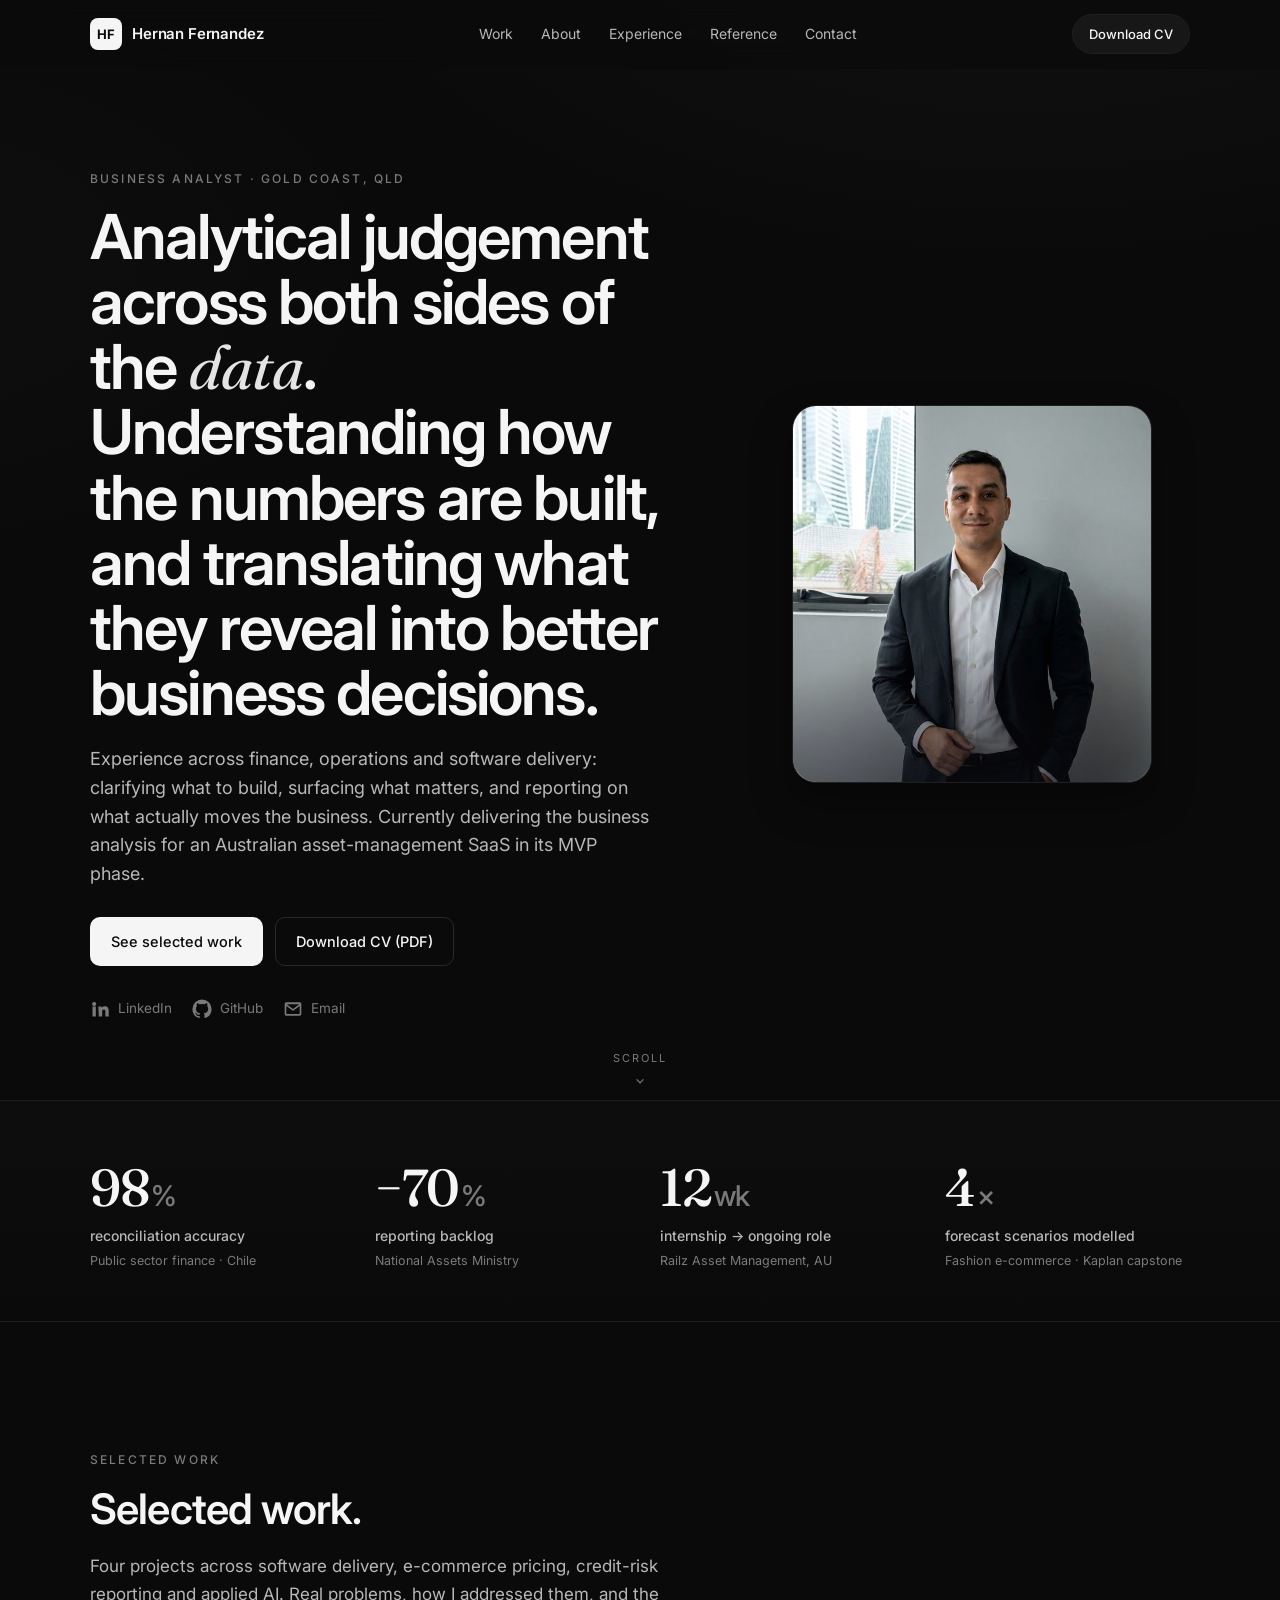
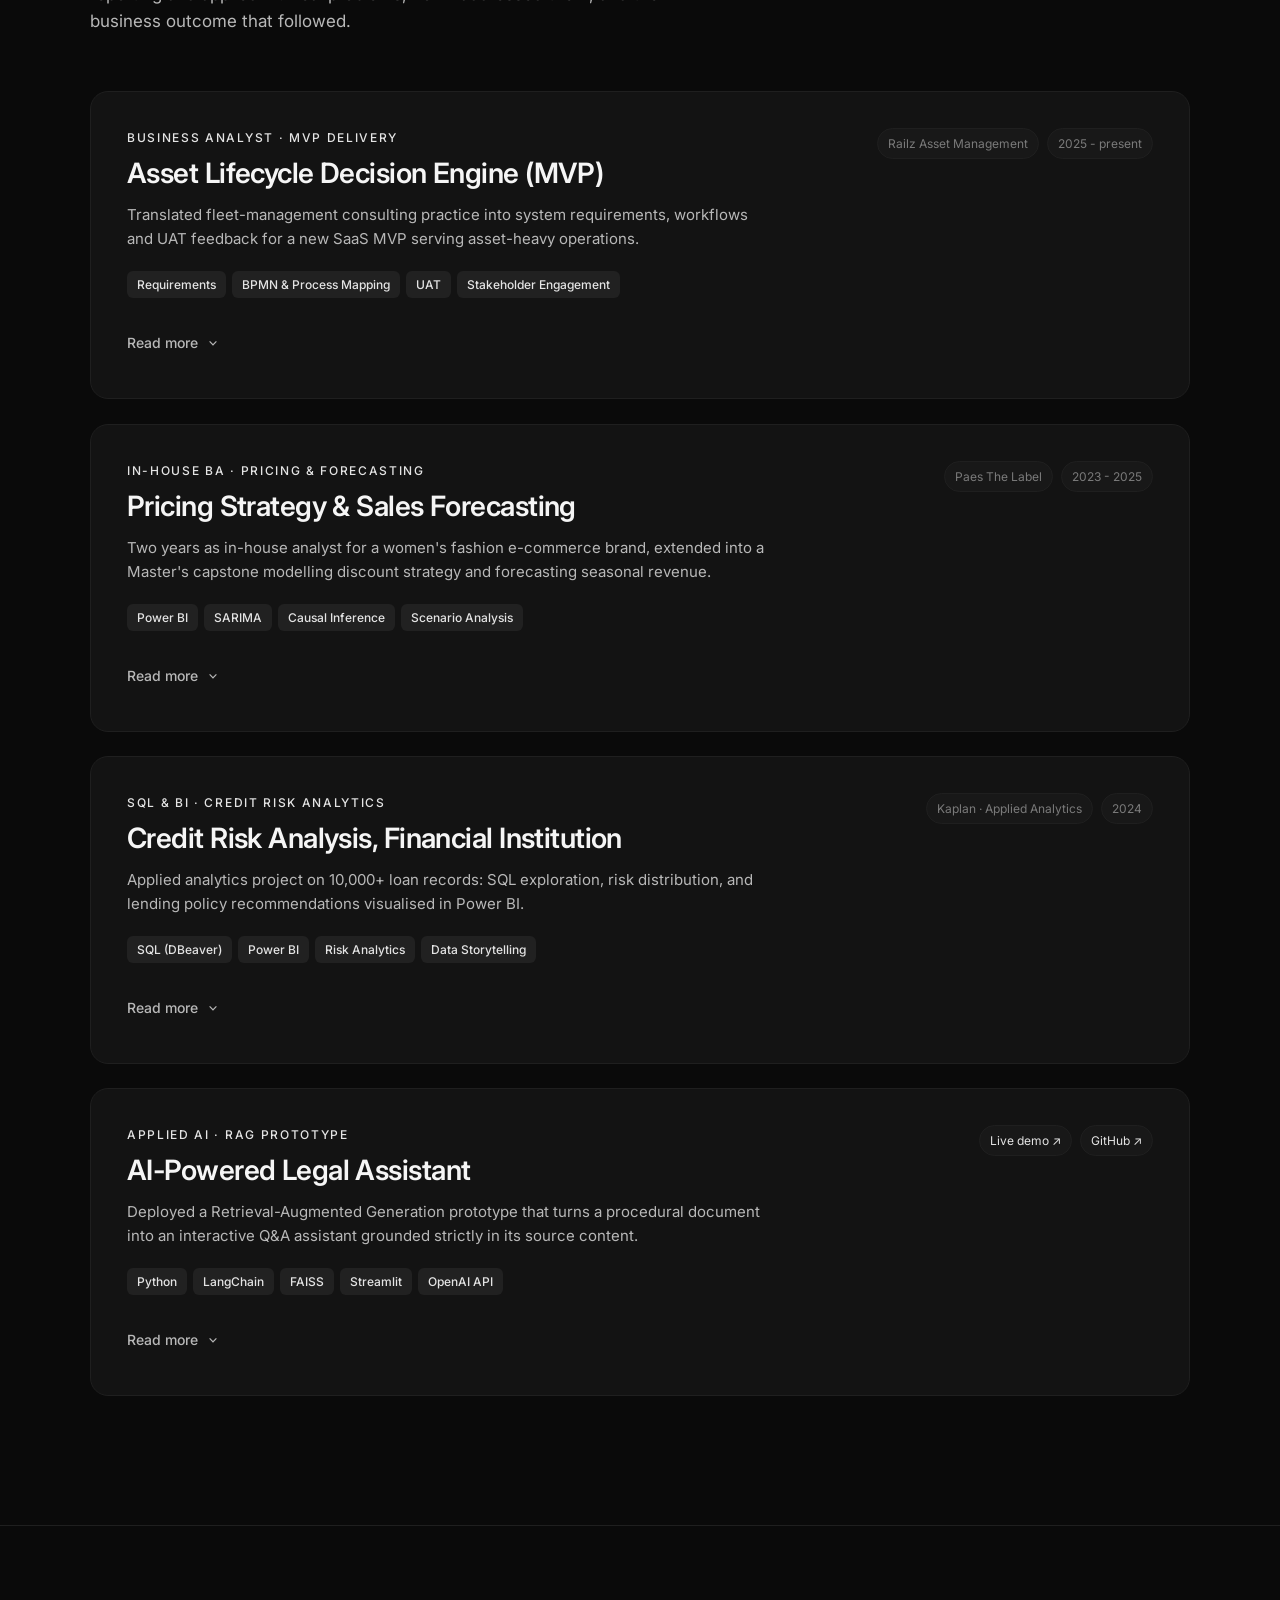
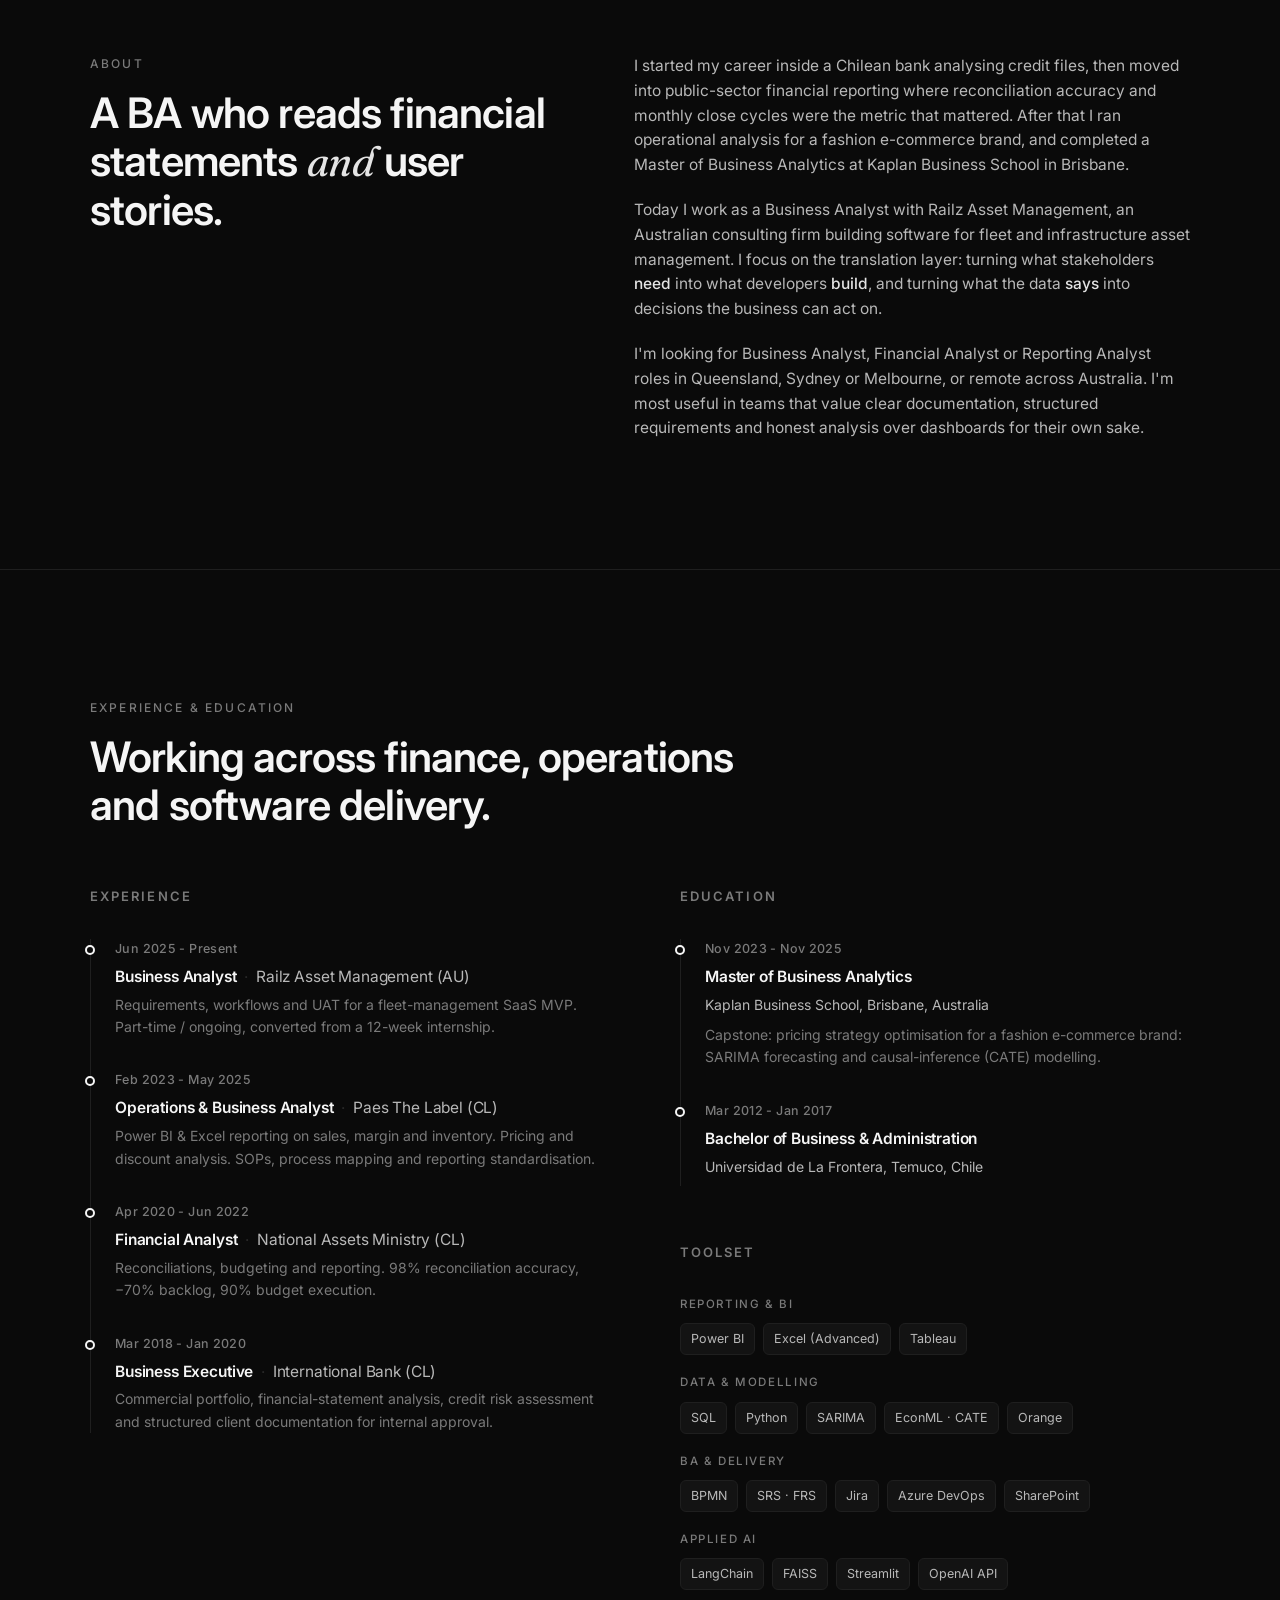
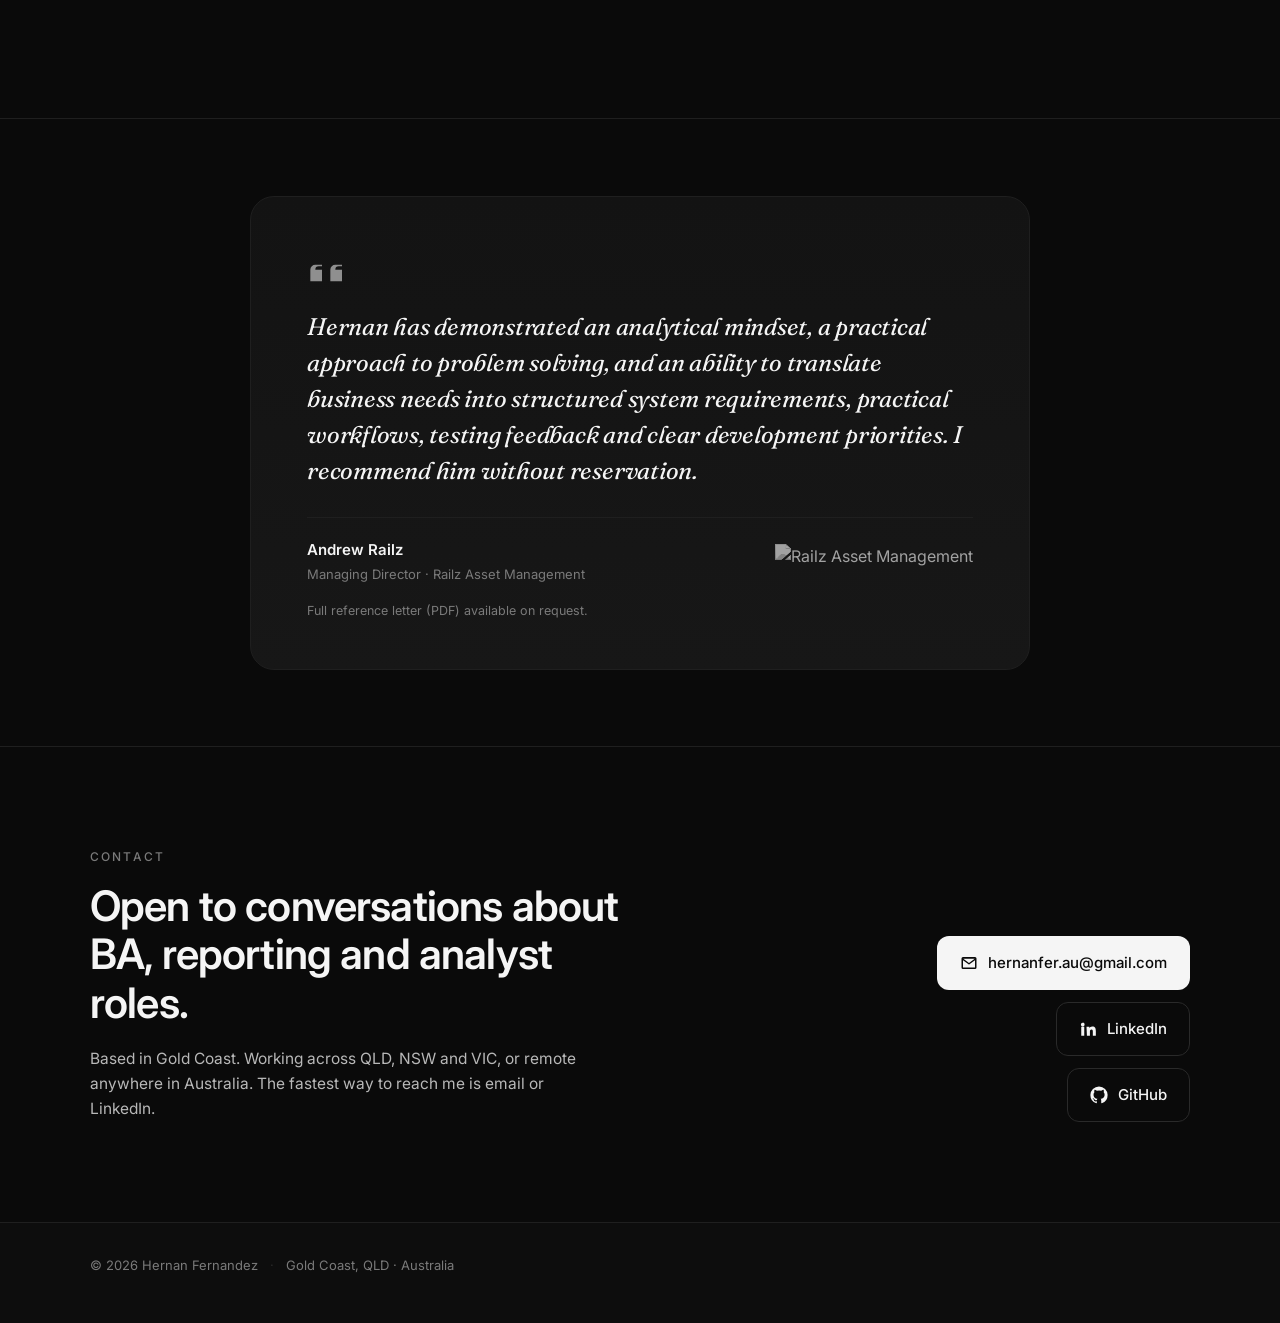
==== commit a838b4f0: "Content pass: new hero copy, remove chips, BPMN in Railz, Railz logo in reference, no em dashes" ====
--- a/index.html
+++ b/index.html
@@ -3,13 +3,13 @@
 <head>
 <meta charset="UTF-8" />
 <meta name="viewport" content="width=device-width, initial-scale=1.0" />
-<meta name="description" content="Hernan Fernandez — Business Analyst based in Gold Coast, QLD. Requirements, process mapping, BI reporting, and data-informed decision support across software and financial environments." />
+<meta name="description" content="Hernan Fernandez, Business Analyst based in Gold Coast, QLD. Requirements, process mapping, BI reporting, and data-informed decision support across software and financial environments." />
 <meta name="author" content="Hernan Fernandez" />
-<meta property="og:title" content="Hernan Fernandez — Business Analyst" />
+<meta property="og:title" content="Hernan Fernandez, Business Analyst" />
 <meta property="og:description" content="I turn messy business processes into systems people can actually use. Business Analyst, Gold Coast QLD." />
 <meta property="og:type" content="website" />
 <meta name="theme-color" content="#0B0B10" />
-<title>Hernan Fernandez — Business Analyst</title>
+<title>Hernan Fernandez, Business Analyst</title>
 <link rel="preconnect" href="https://fonts.googleapis.com" />
 <link rel="preconnect" href="https://fonts.gstatic.com" crossorigin />
 <link href="https://fonts.googleapis.com/css2?family=Inter:wght@300;400;500;600;700&family=Fraunces:opsz,wght@9..144,400;9..144,500&display=swap" rel="stylesheet" />
@@ -56,18 +56,13 @@
       <div class="hero__text reveal">
         <p class="eyebrow">Business Analyst · Gold Coast, QLD</p>
         <h1 class="hero__title">
-          I turn messy business processes into <span class="accent-serif">systems people can actually use</span>.
+          Analytical judgement across both sides of the <span class="accent-serif">data</span>.
+          Understanding how the numbers are built, and translating what they reveal into better business decisions.
         </h1>
         <p class="hero__lead">
-          Eight years across finance, operations and software delivery — helping teams clarify what to build,
-          decide what matters, and report on what happened. Currently supporting an Australian asset-management
-          SaaS through its MVP phase.
+          Experience across finance, operations and software delivery: clarifying what to build, surfacing what matters, and reporting on what actually moves the business. Currently delivering the business analysis for an Australian asset-management SaaS in its MVP phase.
         </p>
-        <div class="chips" aria-label="Availability and location">
-          <span class="chip chip--dot">Available now</span>
-          <span class="chip">Full work rights · Subclass 485</span>
-          <span class="chip">Remote · QLD · NSW · VIC</span>
-        </div>
+
         <div class="hero__cta">
           <a href="#work" class="btn btn--primary">See selected work</a>
           <a href="assets/cv.pdf" download class="btn btn--ghost">Download CV (PDF)</a>
@@ -135,21 +130,20 @@
     <div class="container">
       <header class="section__head reveal">
         <p class="eyebrow">Selected work</p>
-        <h2 class="section__title">Projects that reflect how I work.</h2>
+        <h2 class="section__title">Selected work.</h2>
         <p class="section__lead">
-          Four cases across software delivery, workplace analytics, credit-risk exploration and applied AI —
-          each one framed as problem, approach and outcome.
+          Four projects across software delivery, e-commerce pricing, credit-risk reporting and applied AI. Real problems, how I addressed them, and the business outcome that followed.
         </p>
       </header>
 
       <div class="projects">
 
-        <!-- PROJECT 1 — RAILZ -->
+        <!-- PROJECT 1: RAILZ -->
         <article class="project reveal" data-project>
           <div class="project__head">
             <div>
               <p class="project__tag">Business Analyst · MVP Delivery</p>
-              <h3 class="project__title">Asset Lifecycle Decision Engine — MVP</h3>
+              <h3 class="project__title">Asset Lifecycle Decision Engine (MVP)</h3>
               <p class="project__pitch">
                 Translated fleet-management consulting practice into system requirements, workflows and UAT
                 feedback for a new SaaS MVP serving asset-heavy operations.
@@ -157,12 +151,12 @@
             </div>
             <div class="project__meta">
               <span class="pill">Railz Asset Management</span>
-              <span class="pill">2025 – present</span>
+              <span class="pill">2025 - present</span>
             </div>
           </div>
           <div class="project__badges">
             <span class="badge">Requirements</span>
-            <span class="badge">Process Mapping</span>
+            <span class="badge">BPMN &amp; Process Mapping</span>
             <span class="badge">UAT</span>
             <span class="badge">Stakeholder Engagement</span>
           </div>
@@ -183,9 +177,9 @@
               <div>
                 <h4>Approach</h4>
                 <p>
-                  Clarified and documented complex business processes, drafted structured requirements (SRS,
+                  Clarified and documented complex business processes using BPMN, drafted structured requirements (SRS,
                   FRS, functional architecture briefs), mapped user decision flows, and ran UAT cycles between
-                  developers and the business — aligned to ISO 31000, ISO 55001 and IPWEA NAMS+ principles.
+                  developers and the business, aligned to ISO 31000, ISO 55001 and IPWEA NAMS+ principles.
                 </p>
               </div>
               <div>
@@ -203,7 +197,7 @@
           </div>
         </article>
 
-        <!-- PROJECT 2 — PAES -->
+        <!-- PROJECT 2: PAES -->
         <article class="project reveal" data-project>
           <div class="project__head">
             <div>
@@ -216,7 +210,7 @@
             </div>
             <div class="project__meta">
               <span class="pill">Paes The Label</span>
-              <span class="pill">2023 – 2025</span>
+              <span class="pill">2023 - 2025</span>
             </div>
           </div>
           <div class="project__badges">
@@ -236,7 +230,7 @@
                 <p>
                   Between 2023 and 2024 the brand's average discount rose 85.6%, while sales fell 52.4%.
                   Discounting had become the default lever for demand, and no one could see whether it was
-                  actually working — or which categories were being damaged by it.
+                  actually working, or which categories were being damaged by it.
                 </p>
               </div>
               <div>
@@ -252,7 +246,7 @@
                 <h4>Outcome</h4>
                 <p>
                   Identified categories where discounts destroyed margin (coats, dresses) versus those where
-                  targeted 10–25% discounts lifted revenue (crop tops, sets, pants). The "no discount"
+                  targeted 10-25% discounts lifted revenue (crop tops, sets, pants). The "no discount"
                   scenario projected the highest peak-season revenue of the four options tested.
                 </p>
               </div>
@@ -264,12 +258,12 @@
           </div>
         </article>
 
-        <!-- PROJECT 3 — LENDINGCLUB -->
+        <!-- PROJECT 3: LENDINGCLUB -->
         <article class="project reveal" data-project>
           <div class="project__head">
             <div>
               <p class="project__tag">SQL &amp; BI · Credit Risk Analytics</p>
-              <h3 class="project__title">Credit Risk Analysis — Financial Institution</h3>
+              <h3 class="project__title">Credit Risk Analysis, Financial Institution</h3>
               <p class="project__pitch">
                 Applied analytics project on 10,000+ loan records: SQL exploration, risk distribution,
                 and lending policy recommendations visualised in Power BI.
@@ -295,7 +289,7 @@
               <div>
                 <h4>Problem</h4>
                 <p>
-                  A public lending dataset needed to be turned into a defensible view of credit risk — one a
+                  A public lending dataset needed to be turned into a defensible view of credit risk, the kind a
                   lending committee could actually use to make policy decisions rather than a bag of raw
                   numbers.
                 </p>
@@ -311,7 +305,7 @@
               <div>
                 <h4>Outcome</h4>
                 <p>
-                  Produced lending policy recommendations grounded in the data — where to tighten criteria,
+                  Produced lending policy recommendations grounded in the data: where to tighten criteria,
                   which segments were structurally riskier, and how portfolio exposure was distributed.
                 </p>
               </div>
@@ -319,7 +313,7 @@
           </div>
         </article>
 
-        <!-- PROJECT 4 — RAG -->
+        <!-- PROJECT 4: RAG -->
         <article class="project reveal" data-project>
           <div class="project__head">
             <div>
@@ -360,7 +354,7 @@
                 <p>
                   Built a RAG pipeline: chunk the source document, embed with OpenAI, index in FAISS,
                   retrieve the top-k fragments per question, and generate answers constrained to that
-                  retrieved context — always returning the source fragments used, for traceability.
+                  retrieved context, always returning the source fragments used, for traceability.
                 </p>
               </div>
               <div>
@@ -405,7 +399,7 @@
         </p>
         <p>
           I'm looking for Business Analyst, Financial Analyst or Reporting Analyst roles in Queensland,
-          Sydney or Melbourne — or remote across Australia. I'm most useful in teams that value clear
+          Sydney or Melbourne, or remote across Australia. I'm most useful in teams that value clear
           documentation, structured requirements and honest analysis over dashboards for their own sake.
         </p>
       </div>
@@ -417,7 +411,7 @@
     <div class="container">
       <header class="section__head reveal">
         <p class="eyebrow">Experience &amp; Education</p>
-        <h2 class="section__title">Eight years in finance, operations and software delivery.</h2>
+        <h2 class="section__title">Working across finance, operations and software delivery.</h2>
       </header>
 
       <div class="exp__grid">
@@ -425,22 +419,22 @@
           <h3 class="exp__col-title">Experience</h3>
           <ol class="timeline">
             <li>
-              <div class="timeline__meta">Jun 2025 – Present</div>
+              <div class="timeline__meta">Jun 2025 - Present</div>
               <div class="timeline__role">Business Analyst <span class="timeline__sep">·</span> <span class="timeline__org">Railz Asset Management (AU)</span></div>
               <p>Requirements, workflows and UAT for a fleet-management SaaS MVP. Part-time / ongoing, converted from a 12-week internship.</p>
             </li>
             <li>
-              <div class="timeline__meta">Feb 2023 – May 2025</div>
+              <div class="timeline__meta">Feb 2023 - May 2025</div>
               <div class="timeline__role">Operations &amp; Business Analyst <span class="timeline__sep">·</span> <span class="timeline__org">Paes The Label (CL)</span></div>
               <p>Power BI &amp; Excel reporting on sales, margin and inventory. Pricing and discount analysis. SOPs, process mapping and reporting standardisation.</p>
             </li>
             <li>
-              <div class="timeline__meta">Apr 2020 – Jun 2022</div>
+              <div class="timeline__meta">Apr 2020 - Jun 2022</div>
               <div class="timeline__role">Financial Analyst <span class="timeline__sep">·</span> <span class="timeline__org">National Assets Ministry (CL)</span></div>
               <p>Reconciliations, budgeting and reporting. 98% reconciliation accuracy, −70% backlog, 90% budget execution.</p>
             </li>
             <li>
-              <div class="timeline__meta">Mar 2018 – Jan 2020</div>
+              <div class="timeline__meta">Mar 2018 - Jan 2020</div>
               <div class="timeline__role">Business Executive <span class="timeline__sep">·</span> <span class="timeline__org">International Bank (CL)</span></div>
               <p>Commercial portfolio, financial-statement analysis, credit risk assessment and structured client documentation for internal approval.</p>
             </li>
@@ -451,13 +445,13 @@
           <h3 class="exp__col-title">Education</h3>
           <ol class="timeline">
             <li>
-              <div class="timeline__meta">Nov 2023 – Nov 2025</div>
+              <div class="timeline__meta">Nov 2023 - Nov 2025</div>
               <div class="timeline__role">Master of Business Analytics</div>
               <div class="timeline__org-line">Kaplan Business School, Brisbane, Australia</div>
-              <p>Capstone: pricing strategy optimisation for a fashion e-commerce brand — SARIMA forecasting and causal-inference (CATE) modelling.</p>
+              <p>Capstone: pricing strategy optimisation for a fashion e-commerce brand: SARIMA forecasting and causal-inference (CATE) modelling.</p>
             </li>
             <li>
-              <div class="timeline__meta">Mar 2012 – Jan 2017</div>
+              <div class="timeline__meta">Mar 2012 - Jan 2017</div>
               <div class="timeline__role">Bachelor of Business &amp; Administration</div>
               <div class="timeline__org-line">Universidad de La Frontera, Temuco, Chile</div>
             </li>
@@ -513,8 +507,11 @@
           testing feedback and clear development priorities. I recommend him without reservation.
         </blockquote>
         <div class="quote__author">
-          <div class="quote__name">Andrew Railz</div>
-          <div class="quote__role">Managing Director · Railz Asset Management</div>
+          <div class="quote__author-info">
+            <div class="quote__name">Andrew Railz</div>
+            <div class="quote__role">Managing Director · Railz Asset Management</div>
+          </div>
+          <img class="quote__brand" src="assets/railz-logo.png" alt="Railz Asset Management" />
         </div>
         <p class="quote__note">Full reference letter (PDF) available on request.</p>
       </div>
@@ -528,7 +525,7 @@
         <p class="eyebrow">Contact</p>
         <h2 class="section__title">Open to conversations about BA, reporting and analyst roles.</h2>
         <p class="contact__lead">
-          Based in Gold Coast. Working across QLD, NSW and VIC — or remote anywhere in Australia.
+          Based in Gold Coast. Working across QLD, NSW and VIC, or remote anywhere in Australia.
           The fastest way to reach me is email or LinkedIn.
         </p>
       </div>
--- a/styles.css
+++ b/styles.css
@@ -406,7 +406,7 @@
 .metric__unit {
   font-family: var(--sans);
   font-size: 0.55em;
-  color: var(--accent-2);
+  color: var(--muted);
   margin-left: 2px;
   font-weight: 500;
 }
@@ -722,7 +722,24 @@
   font-style: italic;
   letter-spacing: -0.01em;
 }
-.quote__author { border-top: 1px solid var(--border); padding-top: 20px; }
+.quote__author {
+  border-top: 1px solid var(--border);
+  padding-top: 20px;
+  display: flex;
+  align-items: center;
+  justify-content: space-between;
+  gap: 20px;
+  flex-wrap: wrap;
+}
+.quote__author-info { display: flex; flex-direction: column; }
+.quote__brand {
+  height: 34px;
+  width: auto;
+  opacity: 0.65;
+  filter: grayscale(1) brightness(1.35) contrast(0.85);
+  transition: opacity var(--dur) var(--ease), filter var(--dur) var(--ease);
+}
+.quote__brand:hover { opacity: 0.9; filter: grayscale(0.6) brightness(1.15); }
 .quote__name {
   font-weight: 600;
   color: var(--text);
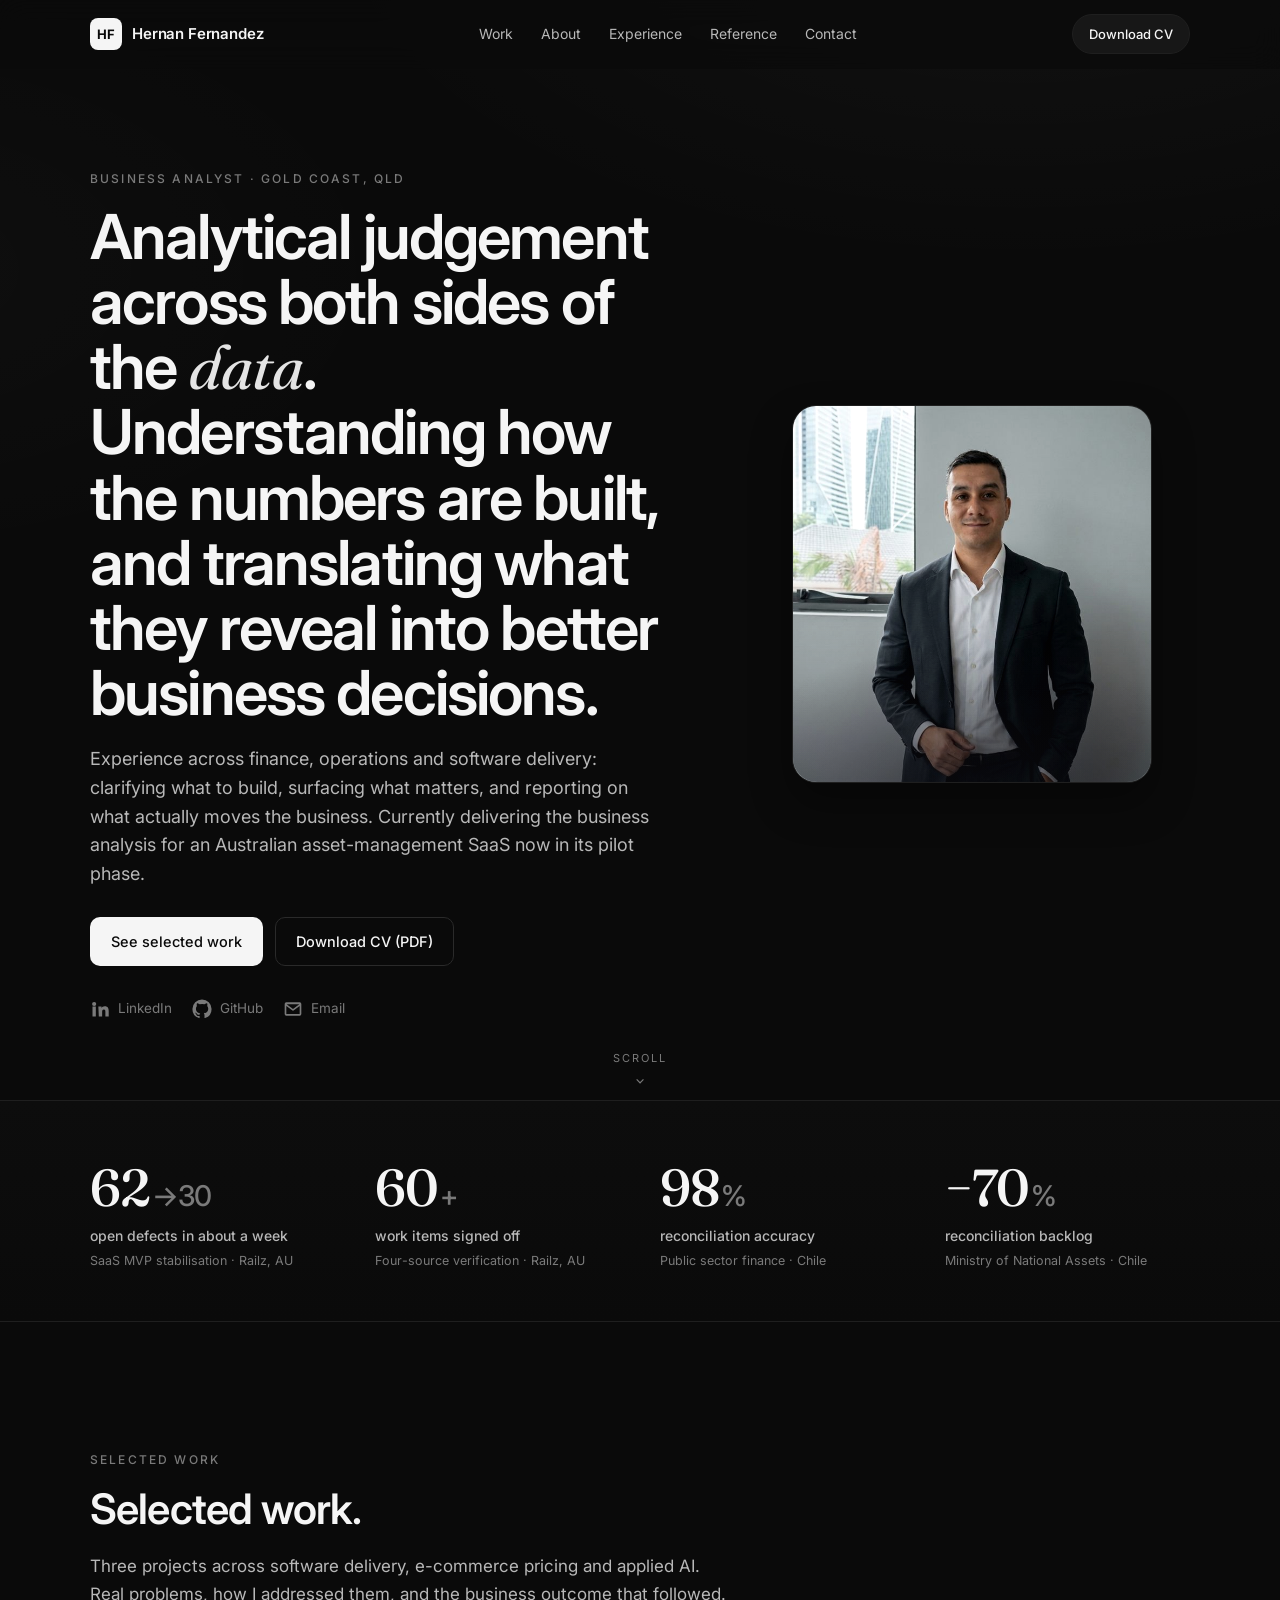
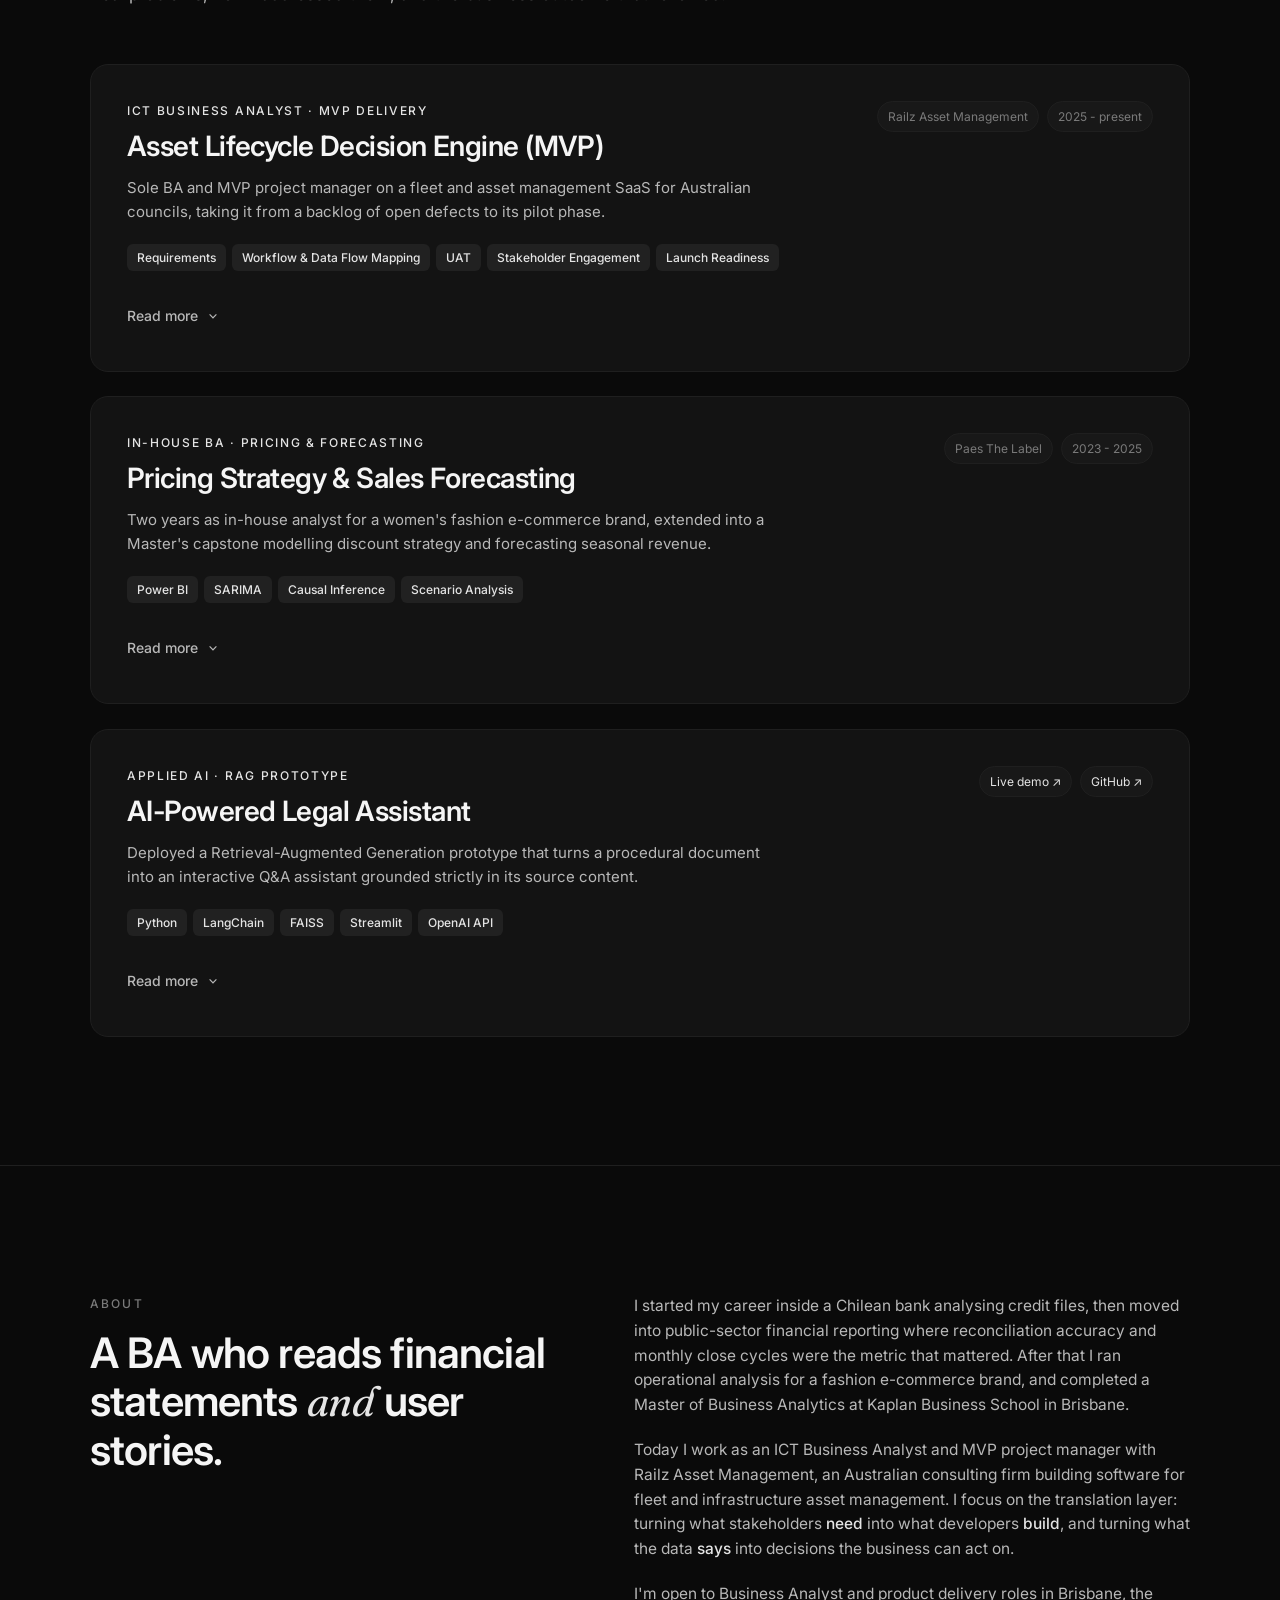
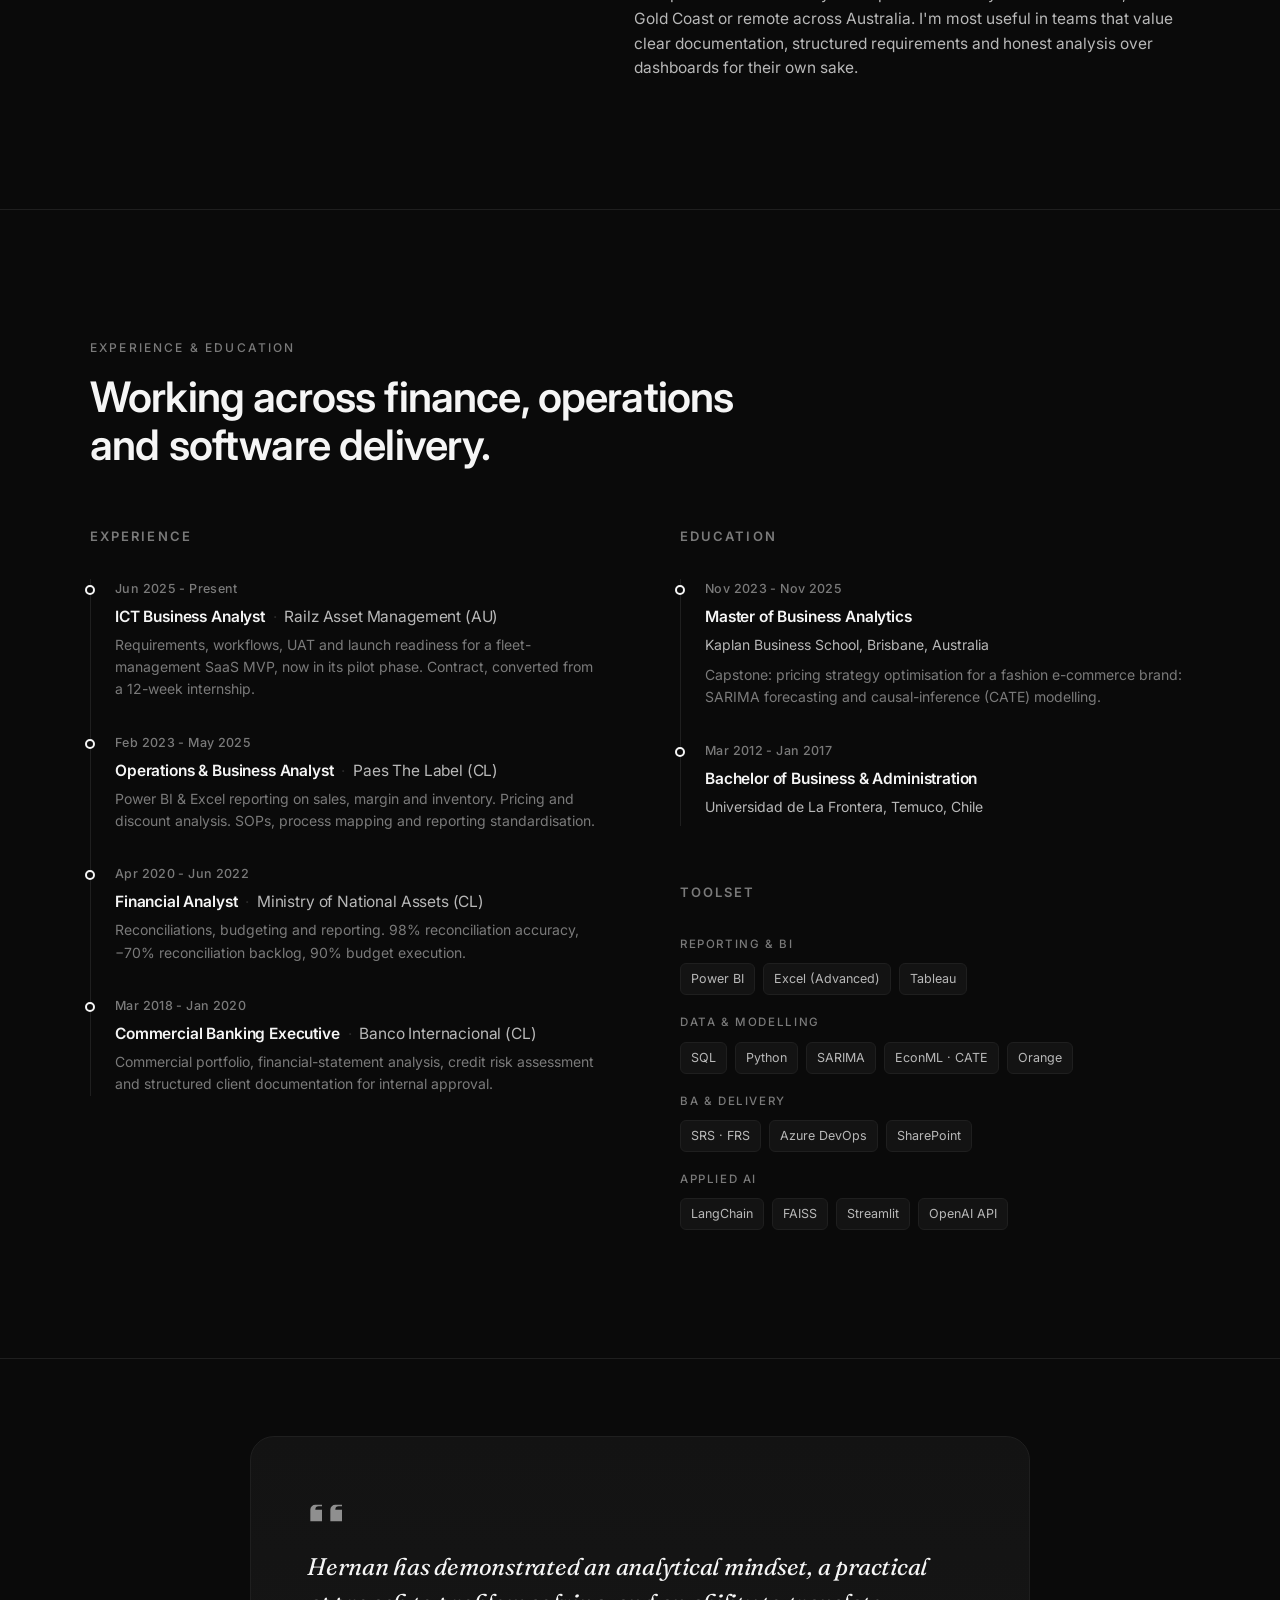
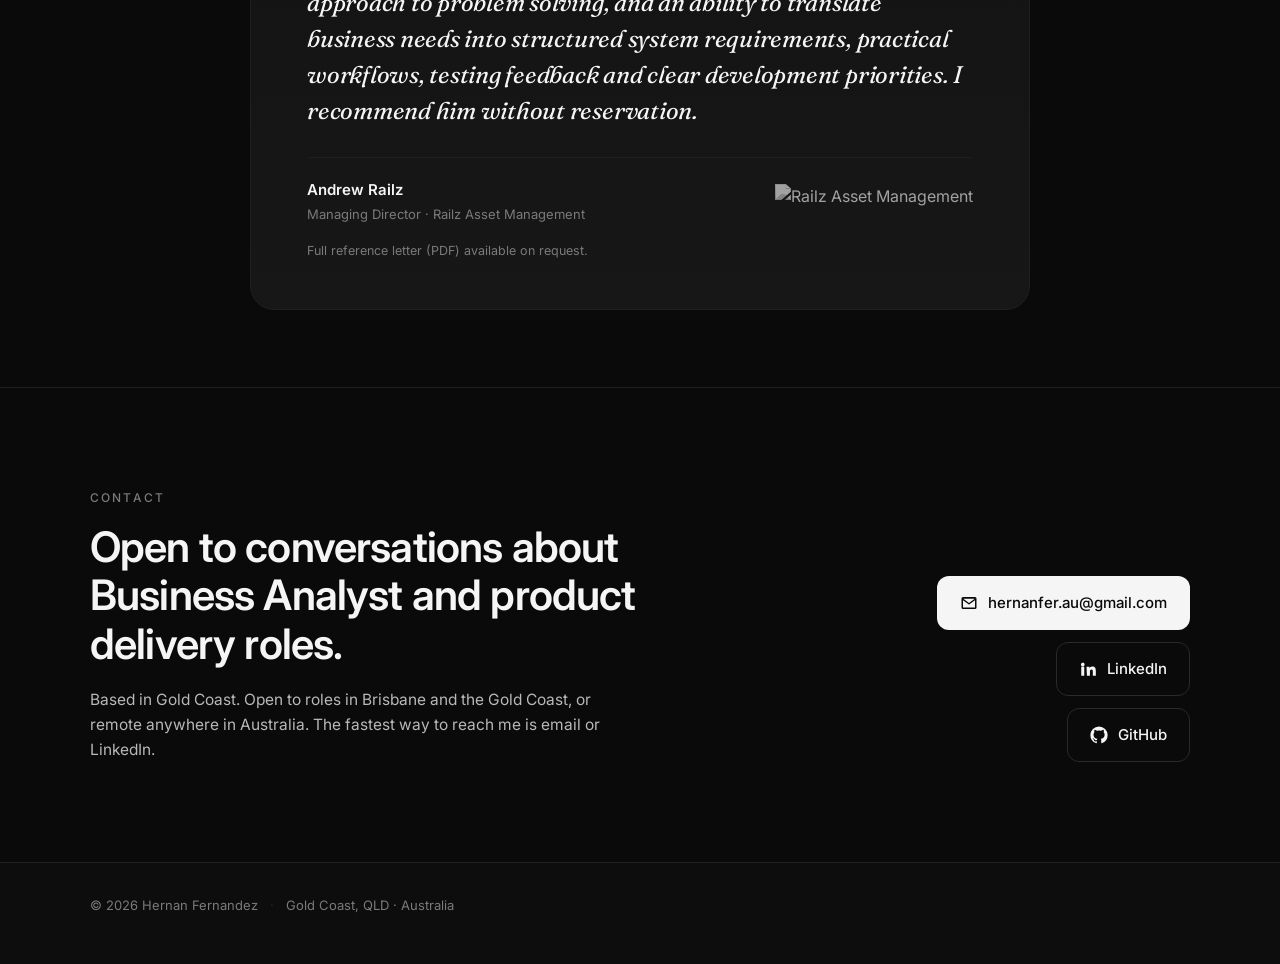
==== commit d003a78f: "Align portfolio with LinkedIn: Railz contract and pilot phase, titles, roles, metrics" ====
--- a/index.html
+++ b/index.html
@@ -60,7 +60,7 @@
           Understanding how the numbers are built, and translating what they reveal into better business decisions.
         </h1>
         <p class="hero__lead">
-          Experience across finance, operations and software delivery: clarifying what to build, surfacing what matters, and reporting on what actually moves the business. Currently delivering the business analysis for an Australian asset-management SaaS in its MVP phase.
+          Experience across finance, operations and software delivery: clarifying what to build, surfacing what matters, and reporting on what actually moves the business. Currently delivering the business analysis for an Australian asset-management SaaS now in its pilot phase.
         </p>
 
         <div class="hero__cta">
@@ -102,24 +102,24 @@
     <div class="container">
       <div class="metrics__grid">
         <div class="metric reveal">
+          <div class="metric__value">62<span class="metric__unit">→30</span></div>
+          <div class="metric__label">open defects in about a week</div>
+          <div class="metric__ctx">SaaS MVP stabilisation · Railz, AU</div>
+        </div>
+        <div class="metric reveal">
+          <div class="metric__value">60<span class="metric__unit">+</span></div>
+          <div class="metric__label">work items signed off</div>
+          <div class="metric__ctx">Four-source verification · Railz, AU</div>
+        </div>
+        <div class="metric reveal">
           <div class="metric__value">98<span class="metric__unit">%</span></div>
           <div class="metric__label">reconciliation accuracy</div>
           <div class="metric__ctx">Public sector finance · Chile</div>
         </div>
         <div class="metric reveal">
           <div class="metric__value">−70<span class="metric__unit">%</span></div>
-          <div class="metric__label">reporting backlog</div>
-          <div class="metric__ctx">National Assets Ministry</div>
-        </div>
-        <div class="metric reveal">
-          <div class="metric__value">12<span class="metric__unit">wk</span></div>
-          <div class="metric__label">internship → ongoing role</div>
-          <div class="metric__ctx">Railz Asset Management, AU</div>
-        </div>
-        <div class="metric reveal">
-          <div class="metric__value">4<span class="metric__unit">×</span></div>
-          <div class="metric__label">forecast scenarios modelled</div>
-          <div class="metric__ctx">Fashion e-commerce · Kaplan capstone</div>
+          <div class="metric__label">reconciliation backlog</div>
+          <div class="metric__ctx">Ministry of National Assets · Chile</div>
         </div>
       </div>
     </div>
@@ -132,7 +132,7 @@
         <p class="eyebrow">Selected work</p>
         <h2 class="section__title">Selected work.</h2>
         <p class="section__lead">
-          Four projects across software delivery, e-commerce pricing, credit-risk reporting and applied AI. Real problems, how I addressed them, and the business outcome that followed.
+          Three projects across software delivery, e-commerce pricing and applied AI. Real problems, how I addressed them, and the business outcome that followed.
         </p>
       </header>
 
@@ -142,11 +142,10 @@
         <article class="project reveal" data-project>
           <div class="project__head">
             <div>
-              <p class="project__tag">Business Analyst · MVP Delivery</p>
+              <p class="project__tag">ICT Business Analyst · MVP Delivery</p>
               <h3 class="project__title">Asset Lifecycle Decision Engine (MVP)</h3>
               <p class="project__pitch">
-                Translated fleet-management consulting practice into system requirements, workflows and UAT
-                feedback for a new SaaS MVP serving asset-heavy operations.
+                Sole BA and MVP project manager on a fleet and asset management SaaS for Australian councils, taking it from a backlog of open defects to its pilot phase.
               </p>
             </div>
             <div class="project__meta">
@@ -156,10 +155,11 @@
           </div>
           <div class="project__badges">
             <span class="badge">Requirements</span>
-            <span class="badge">BPMN &amp; Process Mapping</span>
+            <span class="badge">Workflow &amp; Data Flow Mapping</span>
             <span class="badge">UAT</span>
             <span class="badge">Stakeholder Engagement</span>
-          </div>
+            <span class="badge">Launch Readiness</span>
+</div>
           <button class="project__toggle" aria-expanded="false">
             <span>Read more</span>
             <svg viewBox="0 0 24 24" width="14" height="14"><path fill="currentColor" d="M12 16.5 5.5 10l1.4-1.4L12 13.7l5.1-5.1 1.4 1.4z"/></svg>
@@ -171,23 +171,28 @@
                 <p>
                   A boutique consulting firm needed to move from spreadsheet-based fleet assessments to a
                   scalable software product. The team needed clarity on what to build first, how workflows
-                  should behave, and how business rules should be encoded.
+                  should behave, and how business rules should be encoded. After the first build, the backlog held about 290 items
+                  and 62 open defects, with a first council demo coming up.
                 </p>
               </div>
               <div>
                 <h4>Approach</h4>
                 <p>
-                  Clarified and documented complex business processes using BPMN, drafted structured requirements (SRS,
-                  FRS, functional architecture briefs), mapped user decision flows, and ran UAT cycles between
-                  developers and the business, aligned to ISO 31000, ISO 55001 and IPWEA NAMS+ principles.
+                  Drafted structured requirements (SRS, FRS, functional architecture briefs), mapped 7 end-to-end
+                  workflows and modelled data flows across three DFD levels. During stabilisation I grouped defects
+                  into 4 root-cause families, ran UAT with real data from two councils, and signed off items only
+                  when acceptance criteria, comment history, code and a fresh staging run all agreed. I also
+                  prepared release readiness and a Council Engagement Playbook for the first demo, and built the
+                  landing page used to capture leads at an industry event. Aligned to ISO 31000, ISO 55001 and
+                  IPWEA NAMS+.
                 </p>
               </div>
               <div>
                 <h4>Outcome</h4>
                 <p>
-                  Contributed to the delivery of a working MVP now used to support asset replacement and
-                  scenario planning decisions. A 12-week internship converted into an ongoing part-time role
-                  based on the value delivered.
+                  Open defects went from 62 to 30 in about a week, 60+ items were signed off and 20+ returned with
+                  evidence, and the MVP moved into its pilot phase with councils. A 12-week internship converted
+                  into an ongoing contract based on the value delivered.
                 </p>
               </div>
             </div>
@@ -258,61 +263,6 @@
           </div>
         </article>
 
-        <!-- PROJECT 3: LENDINGCLUB -->
-        <article class="project reveal" data-project>
-          <div class="project__head">
-            <div>
-              <p class="project__tag">SQL &amp; BI · Credit Risk Analytics</p>
-              <h3 class="project__title">Credit Risk Analysis, Financial Institution</h3>
-              <p class="project__pitch">
-                Applied analytics project on 10,000+ loan records: SQL exploration, risk distribution,
-                and lending policy recommendations visualised in Power BI.
-              </p>
-            </div>
-            <div class="project__meta">
-              <span class="pill">Kaplan · Applied Analytics</span>
-              <span class="pill">2024</span>
-            </div>
-          </div>
-          <div class="project__badges">
-            <span class="badge">SQL (DBeaver)</span>
-            <span class="badge">Power BI</span>
-            <span class="badge">Risk Analytics</span>
-            <span class="badge">Data Storytelling</span>
-          </div>
-          <button class="project__toggle" aria-expanded="false">
-            <span>Read more</span>
-            <svg viewBox="0 0 24 24" width="14" height="14"><path fill="currentColor" d="M12 16.5 5.5 10l1.4-1.4L12 13.7l5.1-5.1 1.4 1.4z"/></svg>
-          </button>
-          <div class="project__body" hidden>
-            <div class="project__cols">
-              <div>
-                <h4>Problem</h4>
-                <p>
-                  A public lending dataset needed to be turned into a defensible view of credit risk, the kind a
-                  lending committee could actually use to make policy decisions rather than a bag of raw
-                  numbers.
-                </p>
-              </div>
-              <div>
-                <h4>Approach</h4>
-                <p>
-                  Wrote SQL queries against the dataset in DBeaver to extract and shape borrower, loan and
-                  performance dimensions. Built Power BI treemaps and distribution charts to compare risk
-                  concentration across grades, terms and purposes.
-                </p>
-              </div>
-              <div>
-                <h4>Outcome</h4>
-                <p>
-                  Produced lending policy recommendations grounded in the data: where to tighten criteria,
-                  which segments were structurally riskier, and how portfolio exposure was distributed.
-                </p>
-              </div>
-            </div>
-          </div>
-        </article>
-
         <!-- PROJECT 4: RAG -->
         <article class="project reveal" data-project>
           <div class="project__head">
@@ -392,14 +342,13 @@
           Master of Business Analytics at Kaplan Business School in Brisbane.
         </p>
         <p>
-          Today I work as a Business Analyst with Railz Asset Management, an Australian consulting firm
+          Today I work as an ICT Business Analyst and MVP project manager with Railz Asset Management, an Australian consulting firm
           building software for fleet and infrastructure asset management. I focus on the translation layer:
           turning what stakeholders <em>need</em> into what developers <em>build</em>, and turning what the
           data <em>says</em> into decisions the business can act on.
         </p>
         <p>
-          I'm looking for Business Analyst, Financial Analyst or Reporting Analyst roles in Queensland,
-          Sydney or Melbourne, or remote across Australia. I'm most useful in teams that value clear
+          I'm open to Business Analyst and product delivery roles in Brisbane, the Gold Coast or remote across Australia. I'm most useful in teams that value clear
           documentation, structured requirements and honest analysis over dashboards for their own sake.
         </p>
       </div>
@@ -420,8 +369,8 @@
           <ol class="timeline">
             <li>
               <div class="timeline__meta">Jun 2025 - Present</div>
-              <div class="timeline__role">Business Analyst <span class="timeline__sep">·</span> <span class="timeline__org">Railz Asset Management (AU)</span></div>
-              <p>Requirements, workflows and UAT for a fleet-management SaaS MVP. Part-time / ongoing, converted from a 12-week internship.</p>
+              <div class="timeline__role">ICT Business Analyst <span class="timeline__sep">·</span> <span class="timeline__org">Railz Asset Management (AU)</span></div>
+              <p>Requirements, workflows, UAT and launch readiness for a fleet-management SaaS MVP, now in its pilot phase. Contract, converted from a 12-week internship.</p>
             </li>
             <li>
               <div class="timeline__meta">Feb 2023 - May 2025</div>
@@ -430,12 +379,12 @@
             </li>
             <li>
               <div class="timeline__meta">Apr 2020 - Jun 2022</div>
-              <div class="timeline__role">Financial Analyst <span class="timeline__sep">·</span> <span class="timeline__org">National Assets Ministry (CL)</span></div>
-              <p>Reconciliations, budgeting and reporting. 98% reconciliation accuracy, −70% backlog, 90% budget execution.</p>
+              <div class="timeline__role">Financial Analyst <span class="timeline__sep">·</span> <span class="timeline__org">Ministry of National Assets (CL)</span></div>
+              <p>Reconciliations, budgeting and reporting. 98% reconciliation accuracy, −70% reconciliation backlog, 90% budget execution.</p>
             </li>
             <li>
               <div class="timeline__meta">Mar 2018 - Jan 2020</div>
-              <div class="timeline__role">Business Executive <span class="timeline__sep">·</span> <span class="timeline__org">International Bank (CL)</span></div>
+              <div class="timeline__role">Commercial Banking Executive <span class="timeline__sep">·</span> <span class="timeline__org">Banco Internacional (CL)</span></div>
               <p>Commercial portfolio, financial-statement analysis, credit risk assessment and structured client documentation for internal approval.</p>
             </li>
           </ol>
@@ -475,9 +424,7 @@
             </div>
             <div class="tools__group">
               <span class="tools__label">BA &amp; Delivery</span>
-              <span class="tag">BPMN</span>
               <span class="tag">SRS · FRS</span>
-              <span class="tag">Jira</span>
               <span class="tag">Azure DevOps</span>
               <span class="tag">SharePoint</span>
             </div>
@@ -523,9 +470,9 @@
     <div class="container contact">
       <div class="reveal">
         <p class="eyebrow">Contact</p>
-        <h2 class="section__title">Open to conversations about BA, reporting and analyst roles.</h2>
+        <h2 class="section__title">Open to conversations about Business Analyst and product delivery roles.</h2>
         <p class="contact__lead">
-          Based in Gold Coast. Working across QLD, NSW and VIC, or remote anywhere in Australia.
+          Based in Gold Coast. Open to roles in Brisbane and the Gold Coast, or remote anywhere in Australia.
           The fastest way to reach me is email or LinkedIn.
         </p>
       </div>
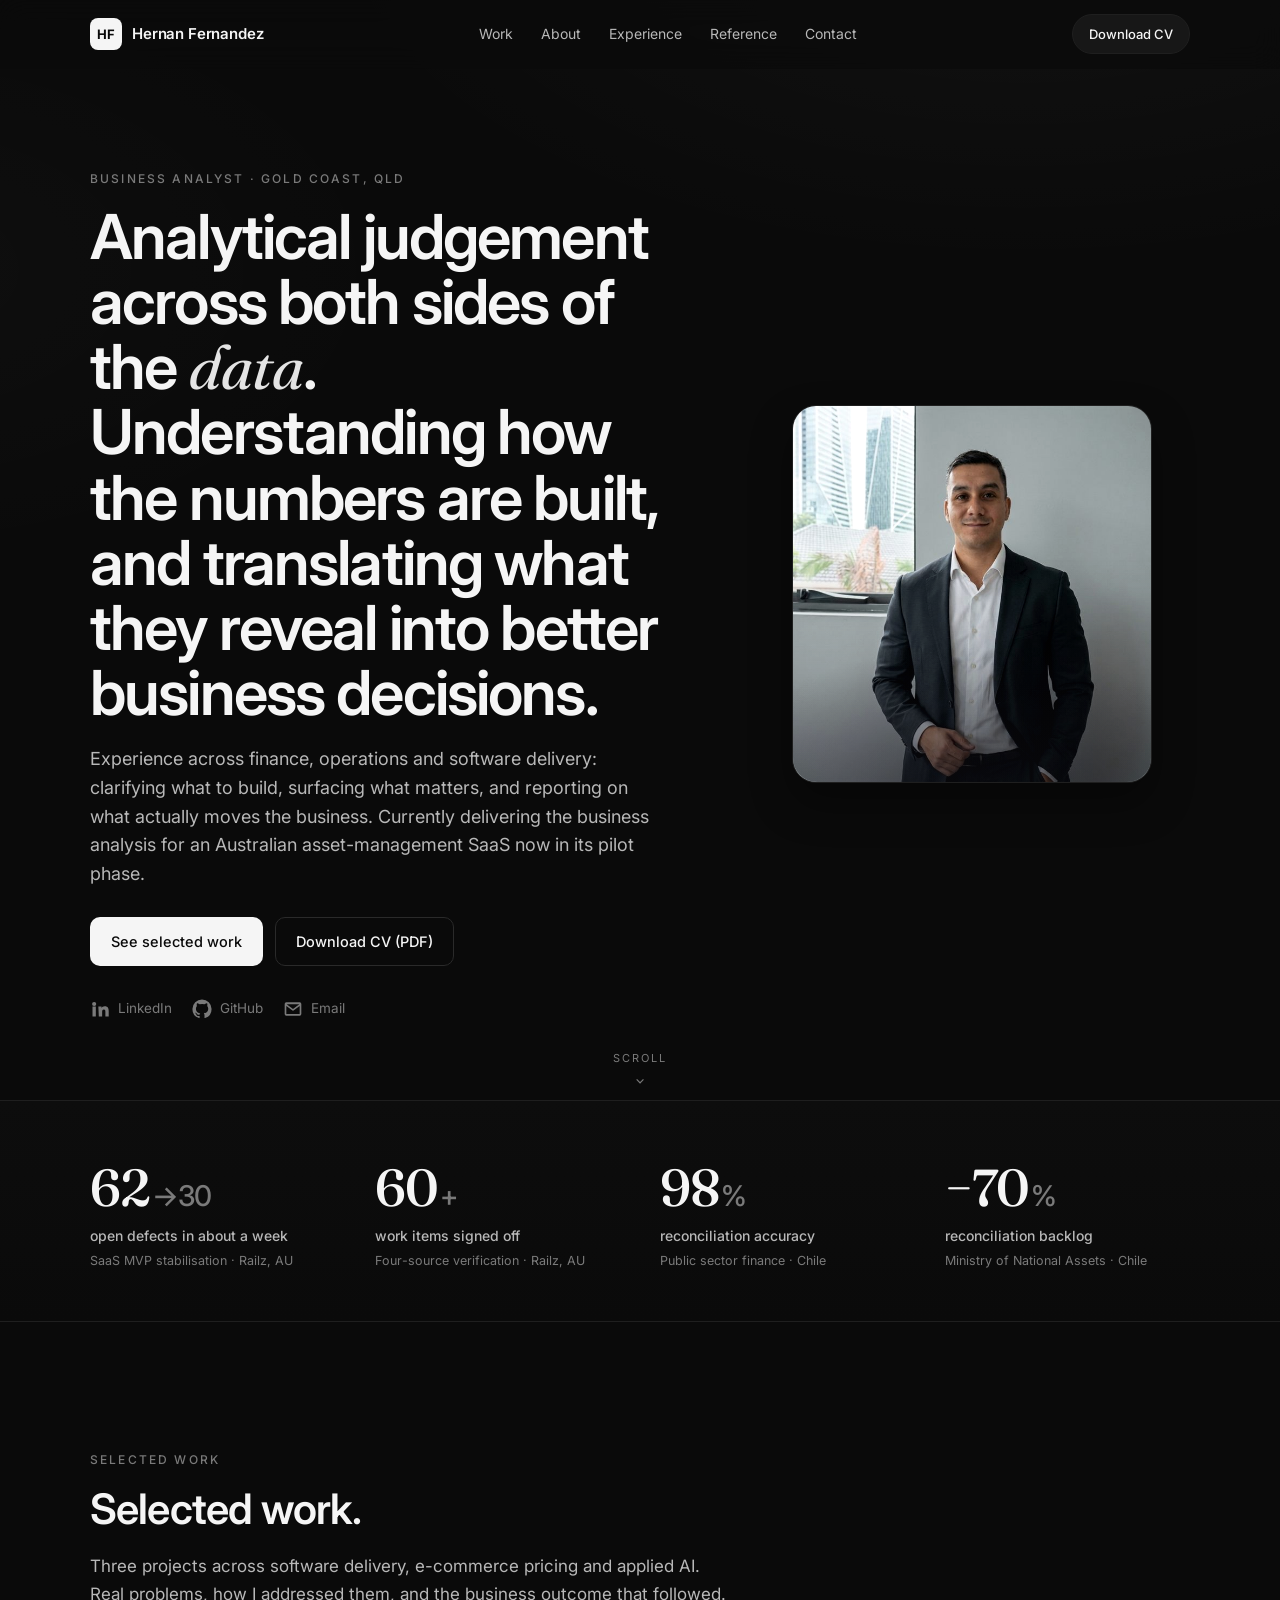
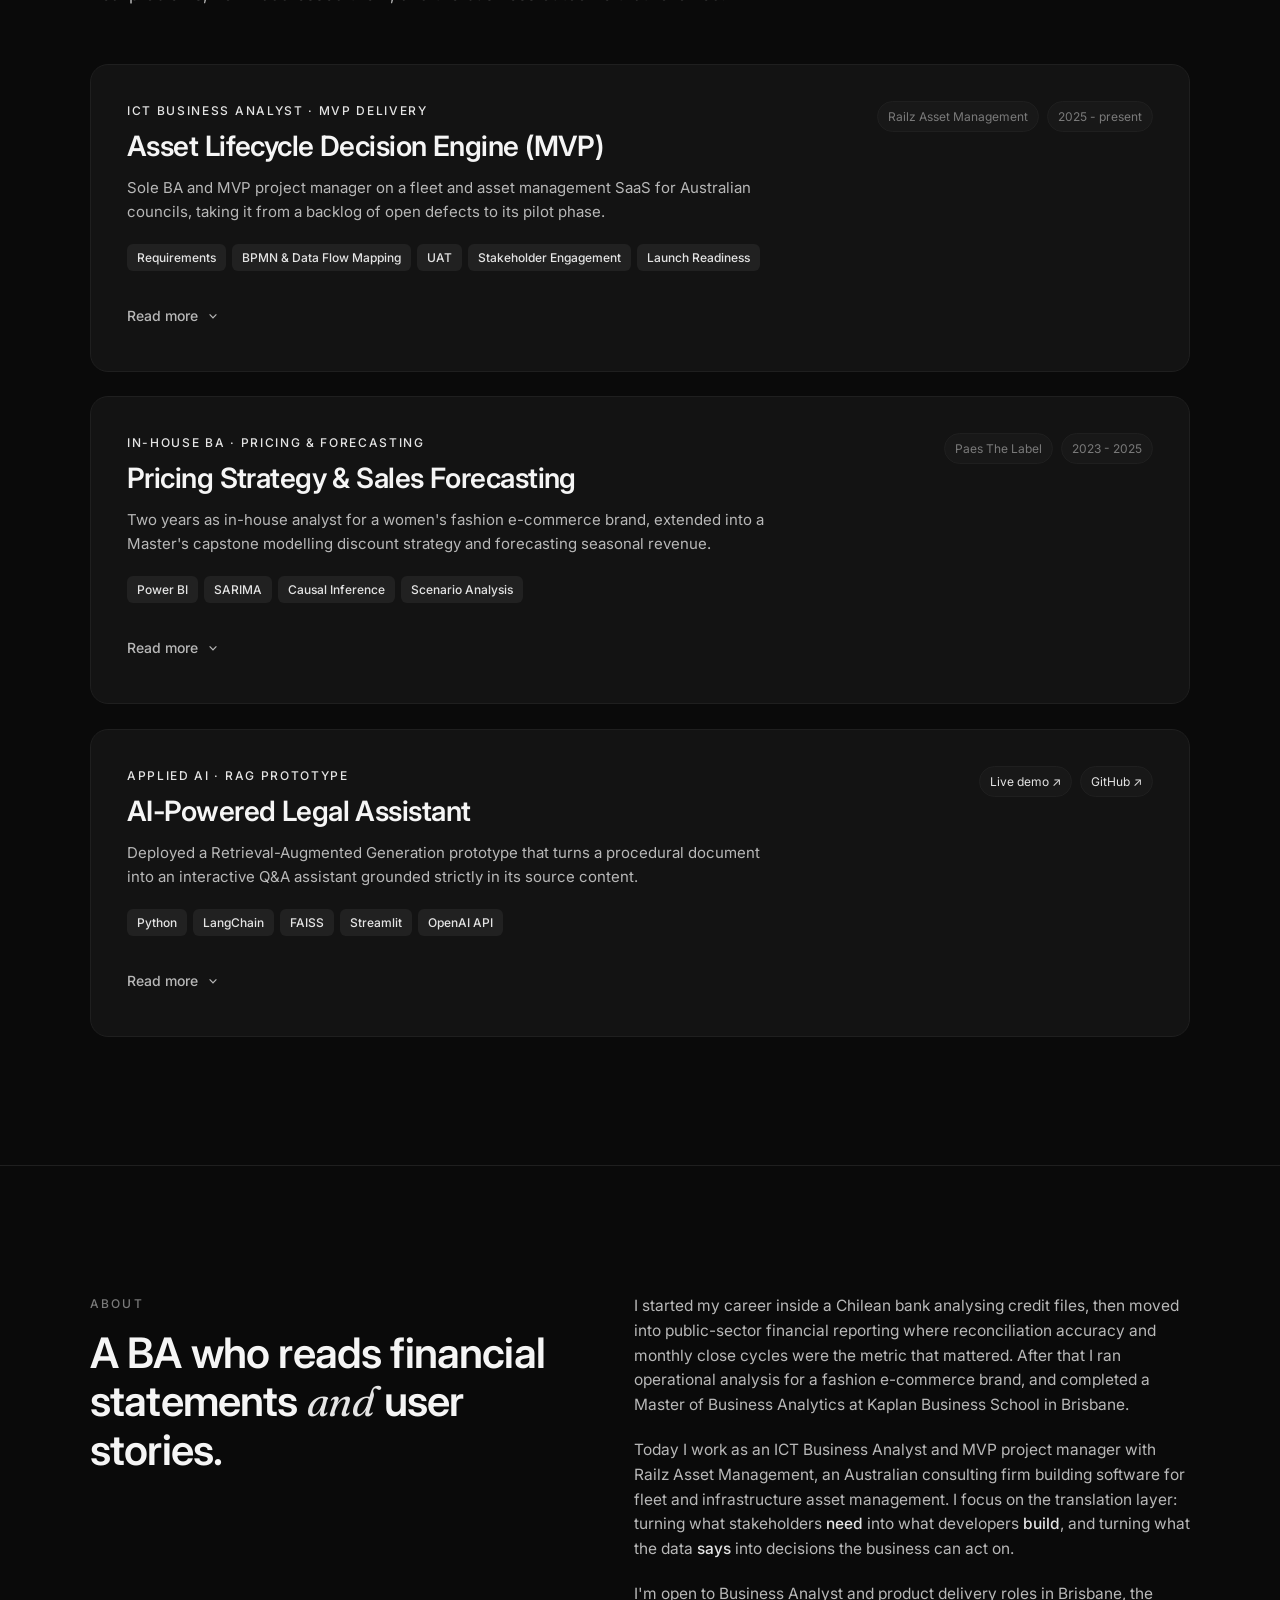
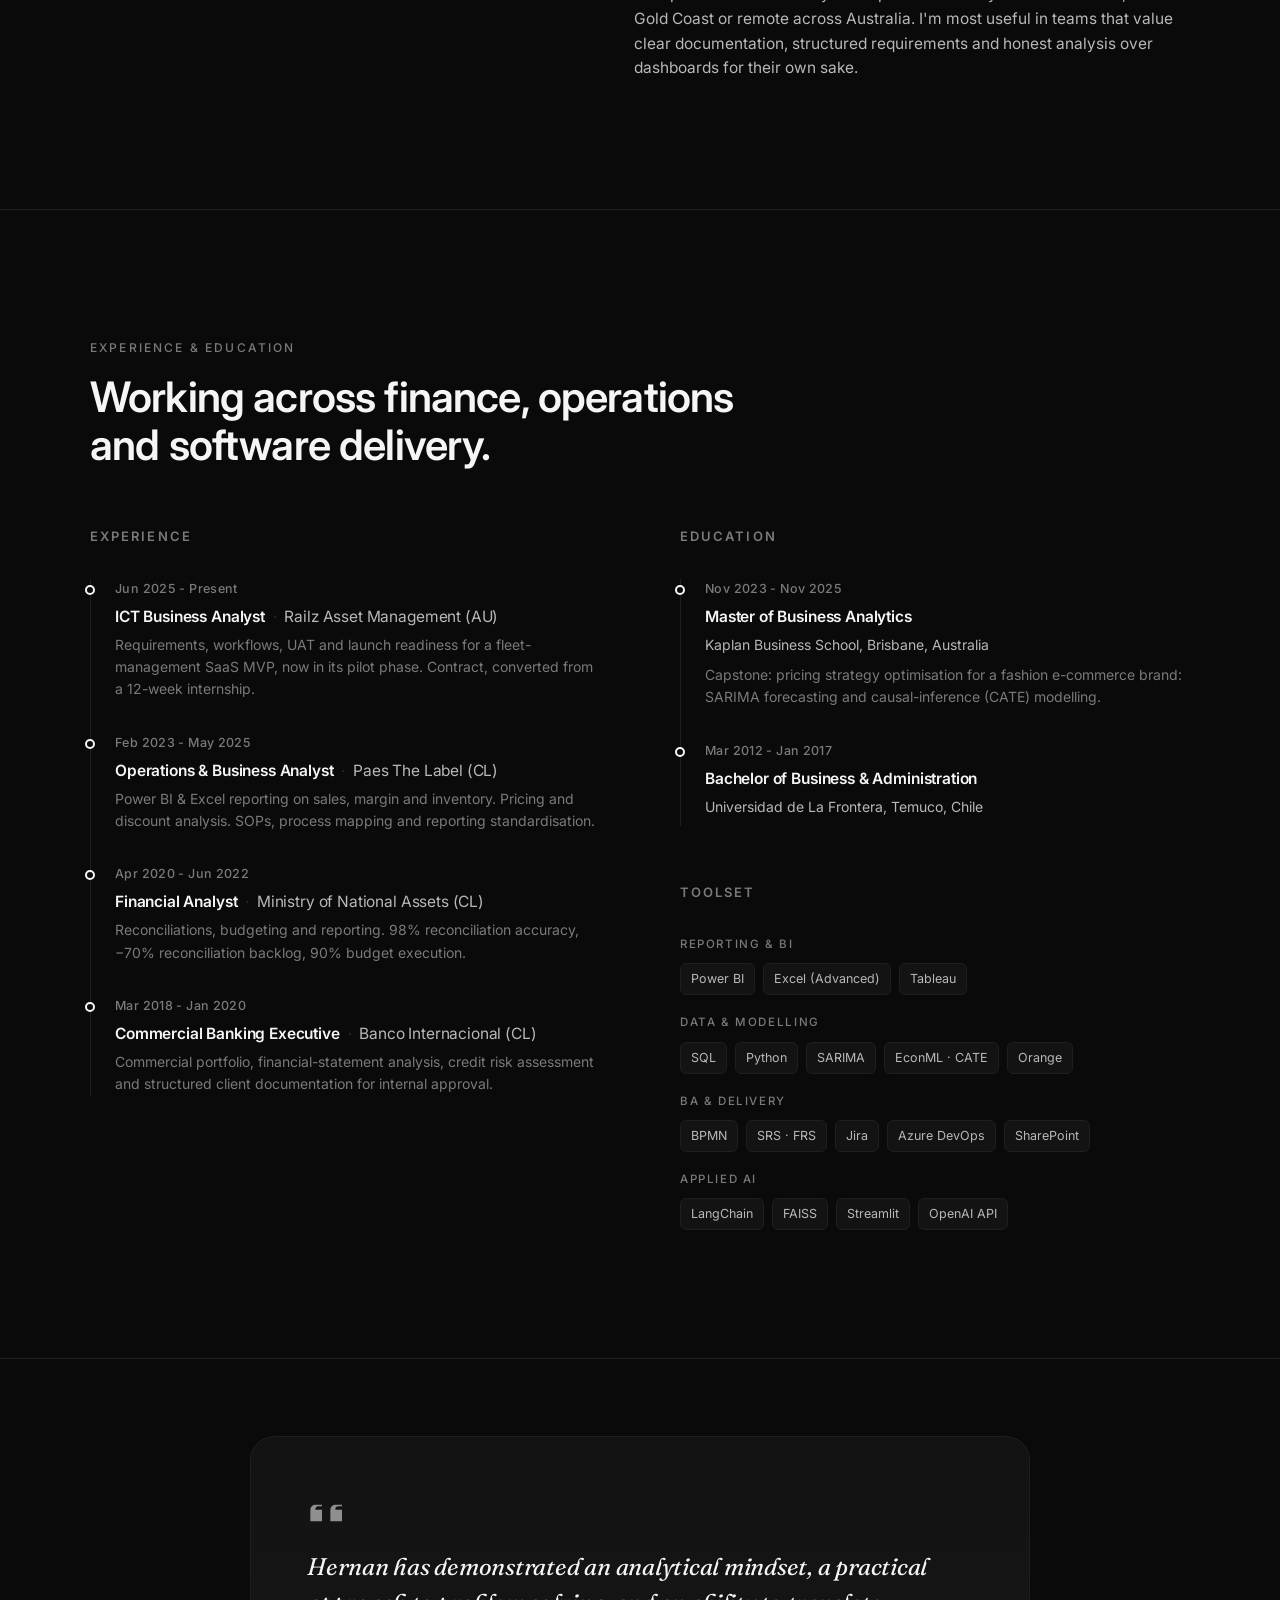
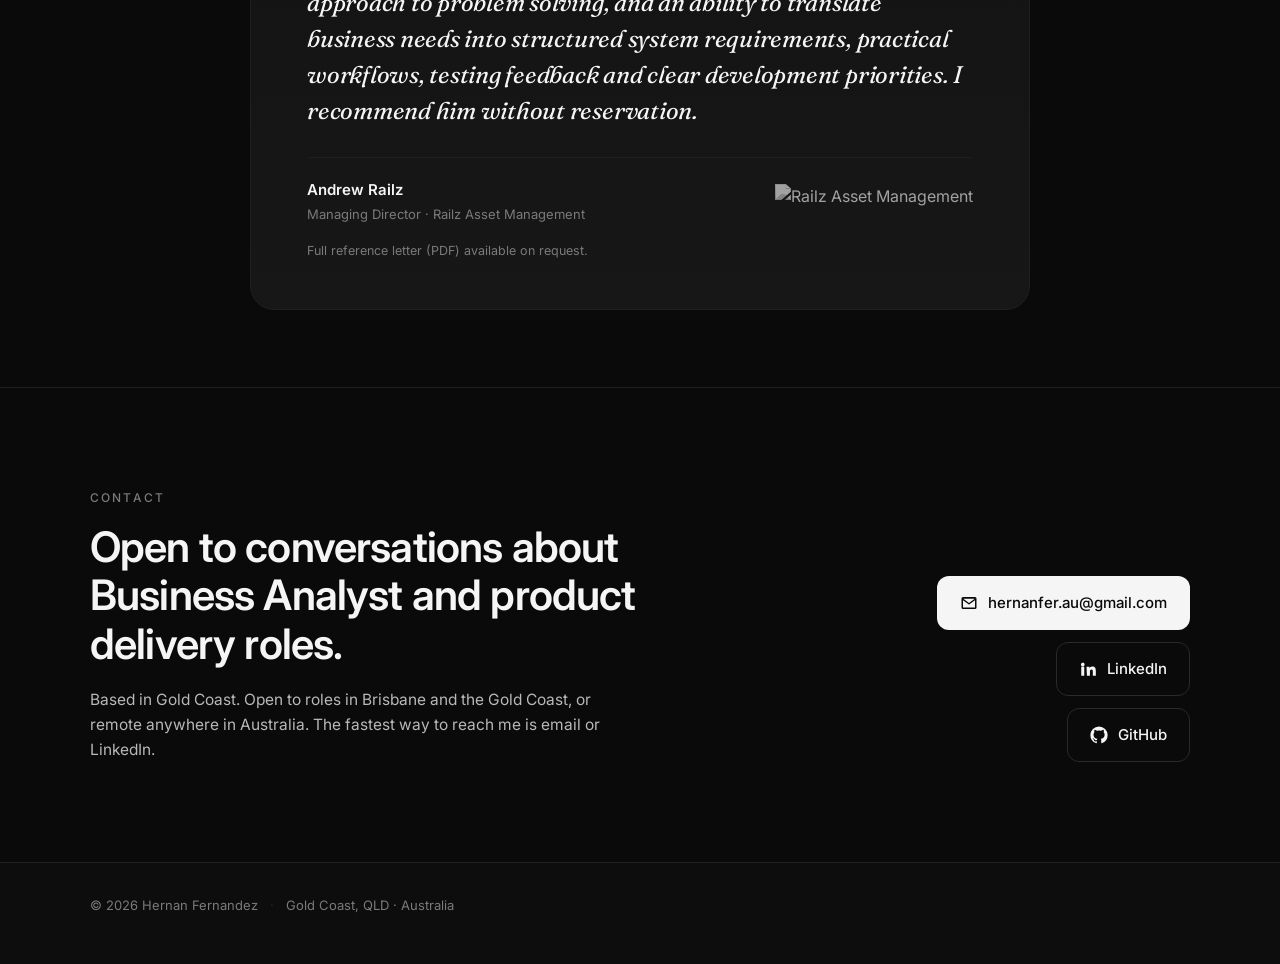
==== commit 13891edb: "Restore BPMN and Jira in Railz case and toolset" ====
--- a/index.html
+++ b/index.html
@@ -155,7 +155,7 @@
           </div>
           <div class="project__badges">
             <span class="badge">Requirements</span>
-            <span class="badge">Workflow &amp; Data Flow Mapping</span>
+            <span class="badge">BPMN &amp; Data Flow Mapping</span>
             <span class="badge">UAT</span>
             <span class="badge">Stakeholder Engagement</span>
             <span class="badge">Launch Readiness</span>
@@ -178,8 +178,8 @@
               <div>
                 <h4>Approach</h4>
                 <p>
-                  Drafted structured requirements (SRS, FRS, functional architecture briefs), mapped 7 end-to-end
-                  workflows and modelled data flows across three DFD levels. During stabilisation I grouped defects
+                  Drafted structured requirements (SRS, FRS, functional architecture briefs), mapped processes in BPMN,
+                  documented 7 end-to-end workflows and modelled data flows across three DFD levels. During stabilisation I grouped defects
                   into 4 root-cause families, ran UAT with real data from two councils, and signed off items only
                   when acceptance criteria, comment history, code and a fresh staging run all agreed. I also
                   prepared release readiness and a Council Engagement Playbook for the first demo, and built the
@@ -424,7 +424,9 @@
             </div>
             <div class="tools__group">
               <span class="tools__label">BA &amp; Delivery</span>
+              <span class="tag">BPMN</span>
               <span class="tag">SRS · FRS</span>
+              <span class="tag">Jira</span>
               <span class="tag">Azure DevOps</span>
               <span class="tag">SharePoint</span>
             </div>
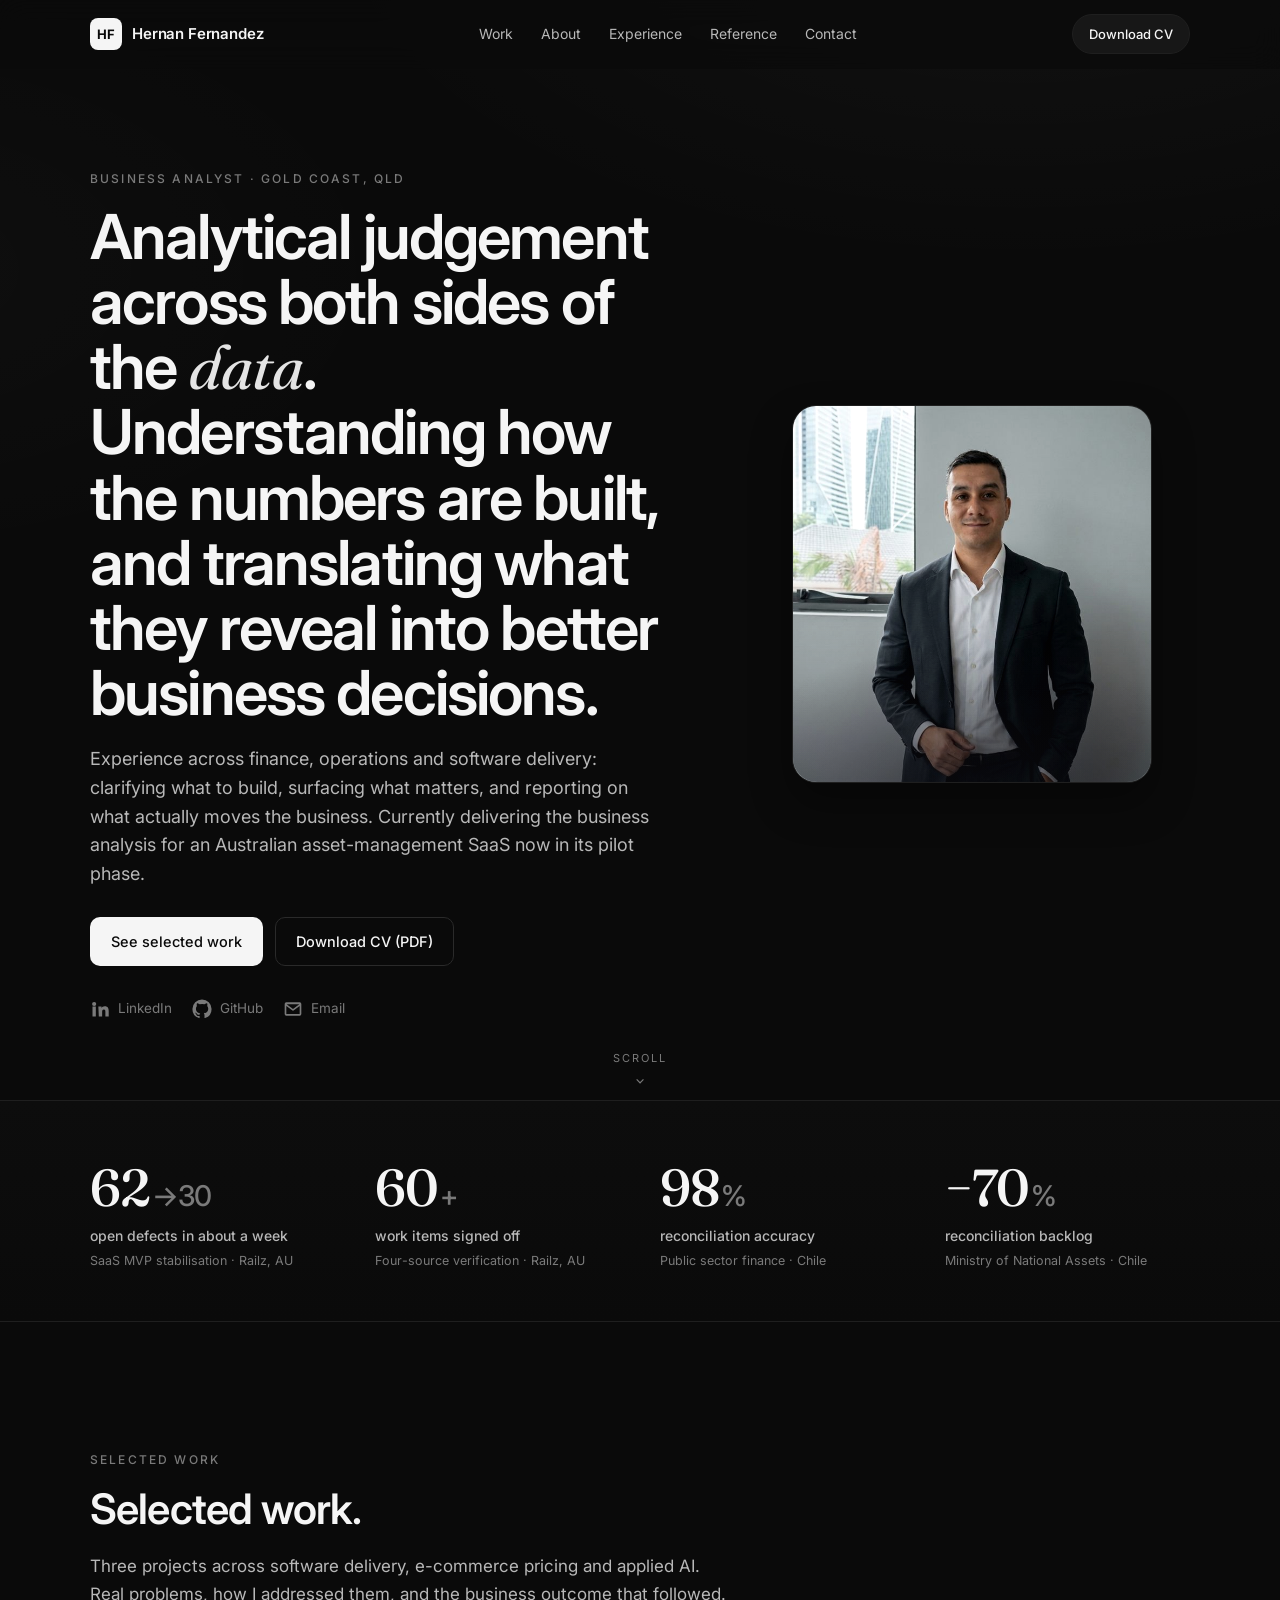
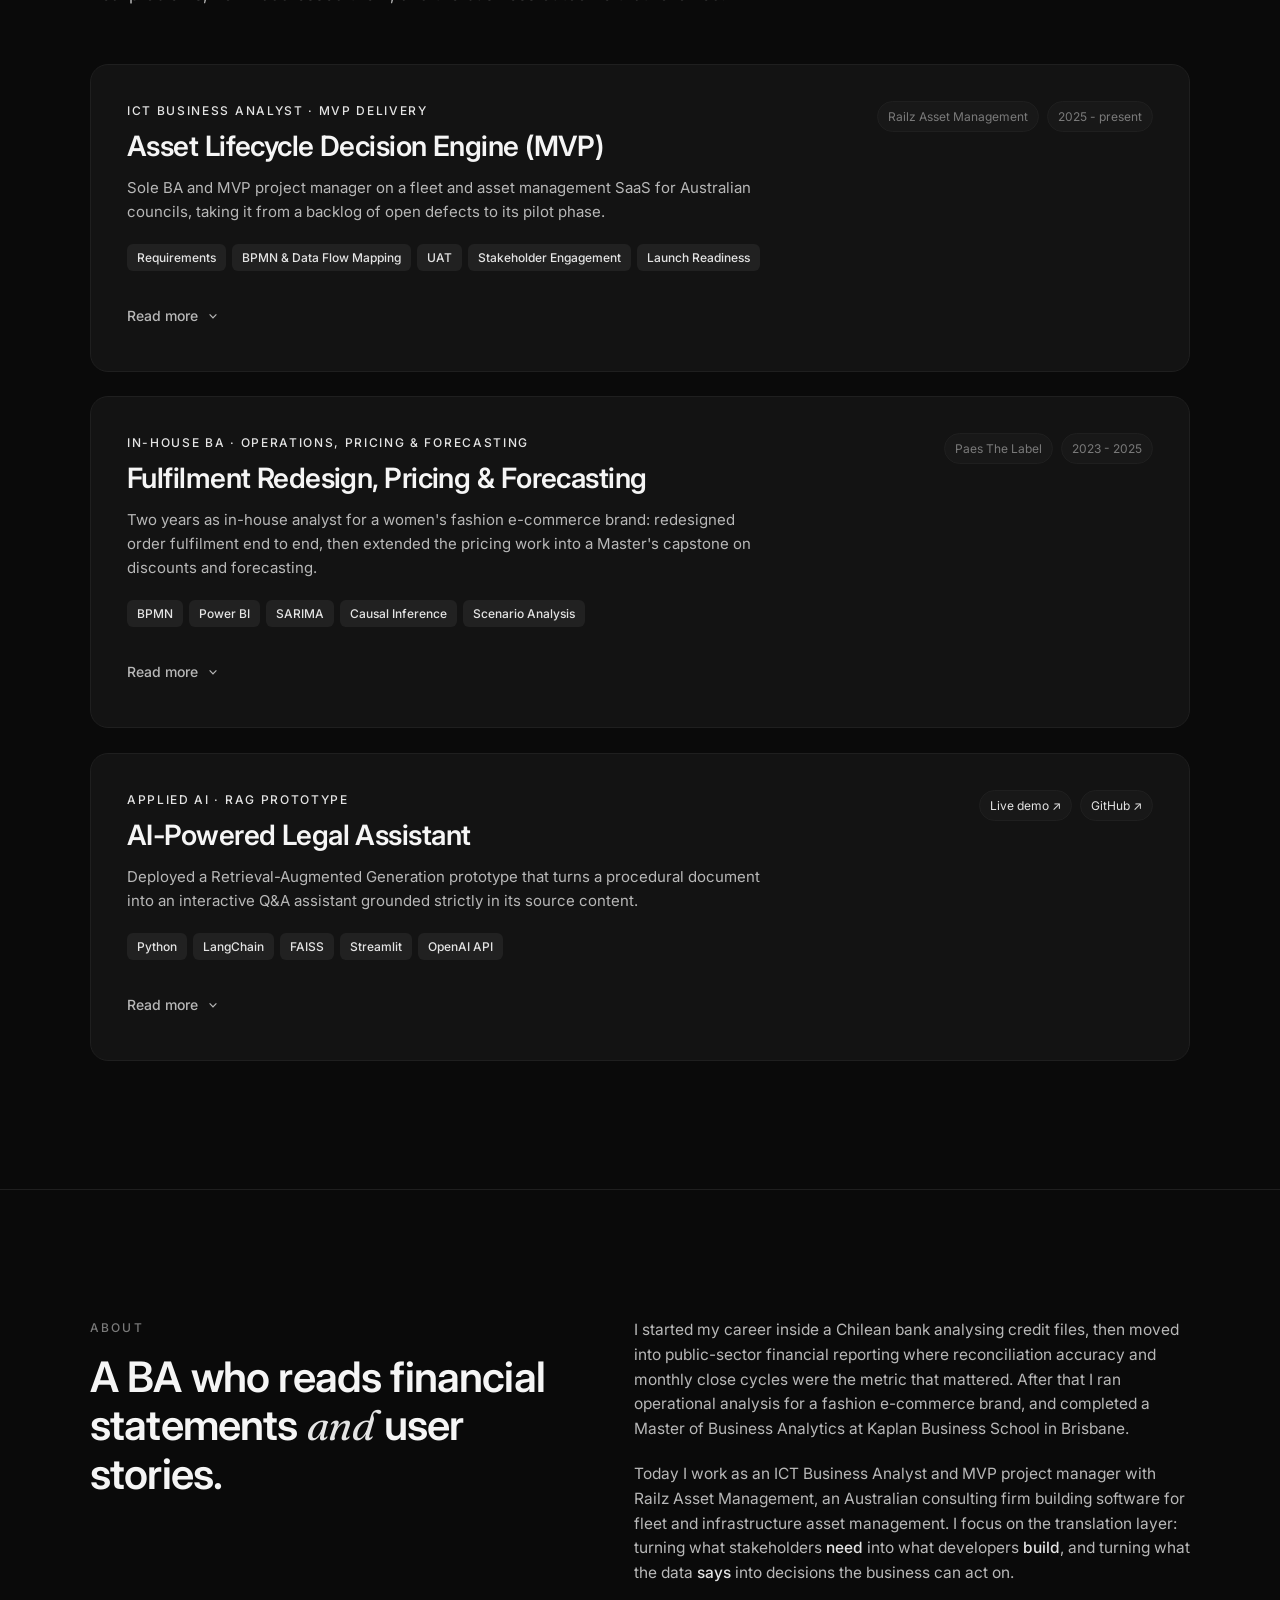
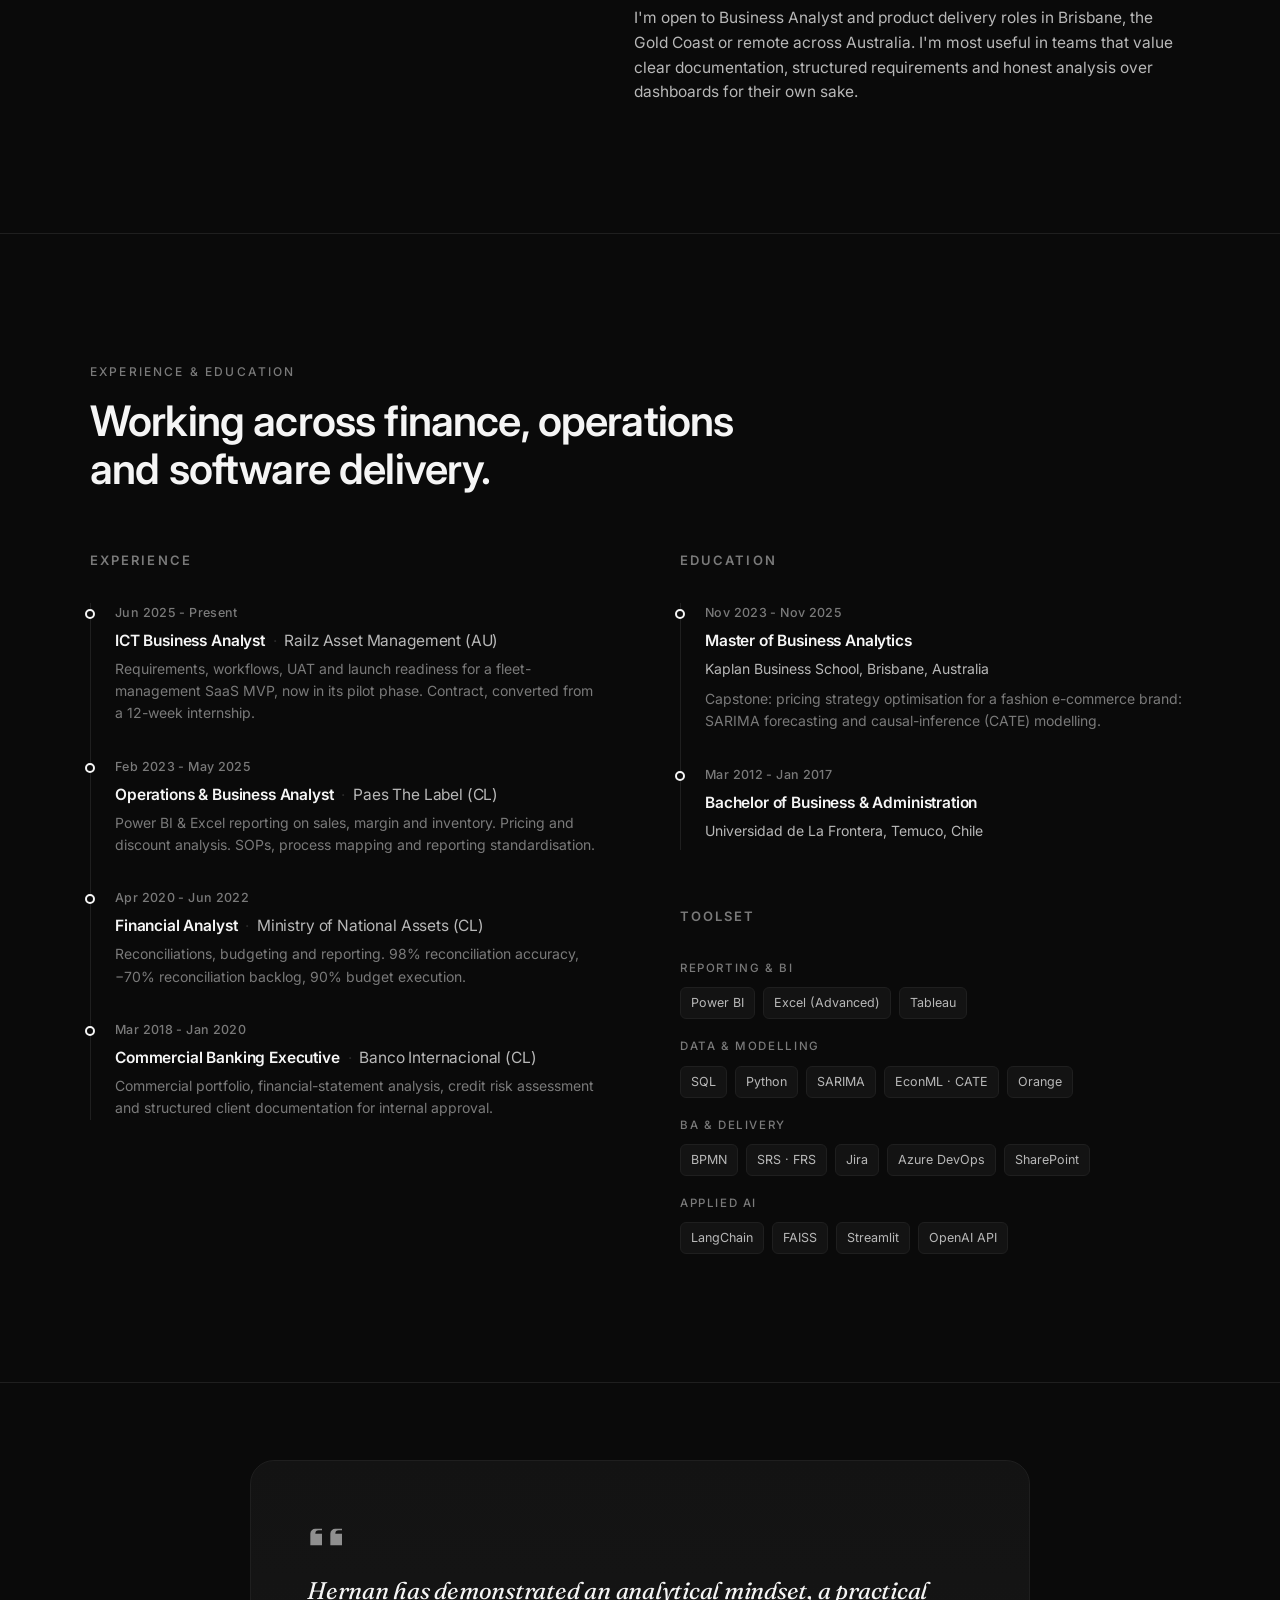
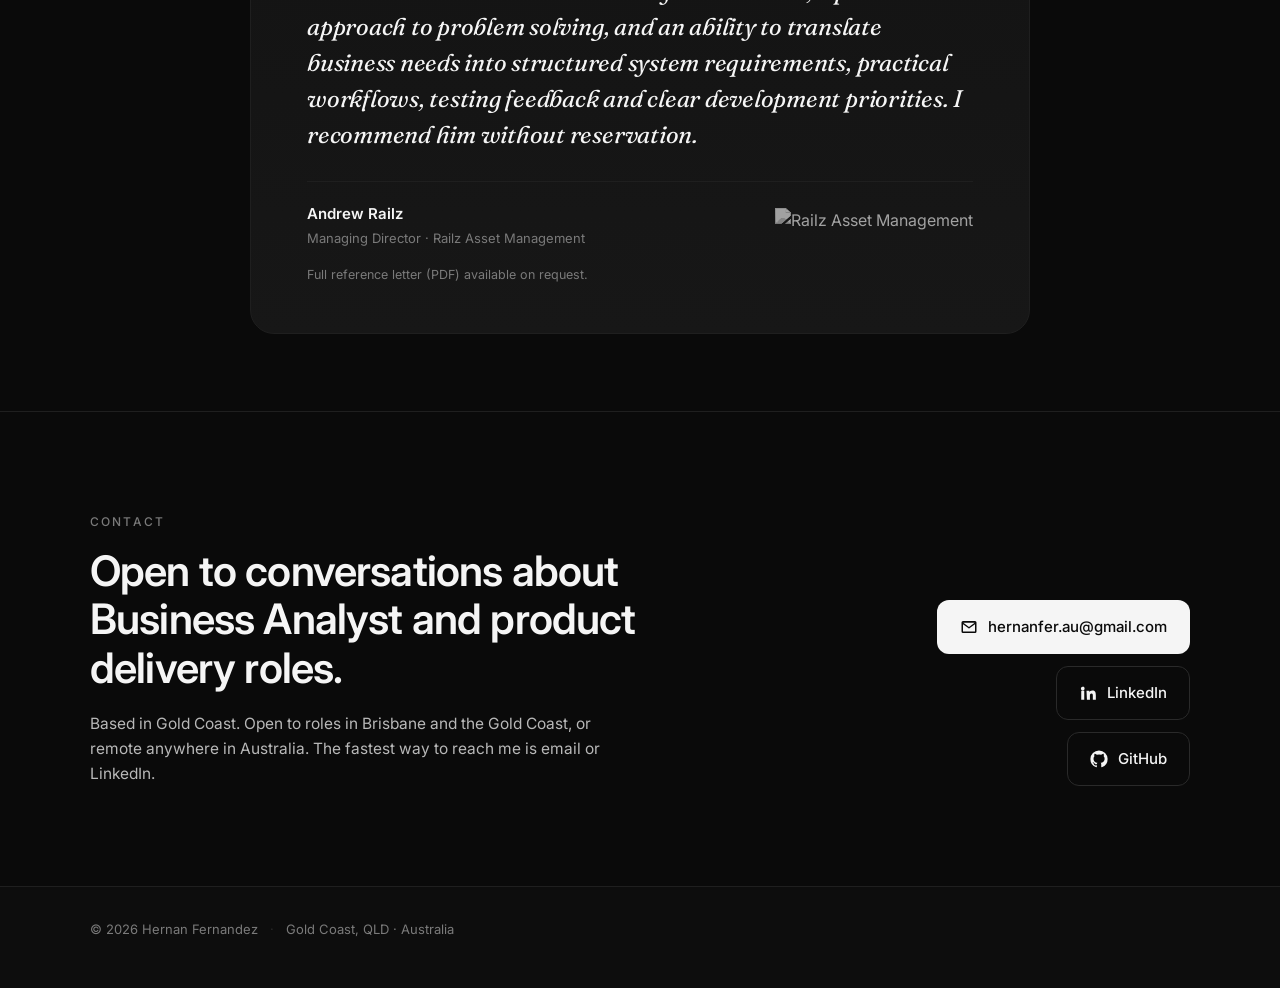
==== commit 822cbfeb: "Add Paes order-to-dispatch and returns BPMN to portfolio case" ====
--- a/index.html
+++ b/index.html
@@ -206,11 +206,11 @@
         <article class="project reveal" data-project>
           <div class="project__head">
             <div>
-              <p class="project__tag">In-house BA · Pricing &amp; Forecasting</p>
-              <h3 class="project__title">Pricing Strategy &amp; Sales Forecasting</h3>
+              <p class="project__tag">In-house BA · Operations, Pricing &amp; Forecasting</p>
+              <h3 class="project__title">Fulfilment Redesign, Pricing &amp; Forecasting</h3>
               <p class="project__pitch">
-                Two years as in-house analyst for a women's fashion e-commerce brand, extended into a Master's
-                capstone modelling discount strategy and forecasting seasonal revenue.
+                Two years as in-house analyst for a women's fashion e-commerce brand: redesigned order fulfilment
+                end to end, then extended the pricing work into a Master's capstone on discounts and forecasting.
               </p>
             </div>
             <div class="project__meta">
@@ -219,6 +219,7 @@
             </div>
           </div>
           <div class="project__badges">
+            <span class="badge">BPMN</span>
             <span class="badge">Power BI</span>
             <span class="badge">SARIMA</span>
             <span class="badge">Causal Inference</span>
@@ -260,6 +261,27 @@
               Academic modelling based on real workplace data. Numbers describe forecast scenarios, not
               deployed results.
             </p>
+            <div class="project__ops" style="margin-top:24px">
+              <h4>Operations: order to dispatch redesign</h4>
+              <p>
+                I redesigned the daily order-to-dispatch process: one picking sheet consolidating Shopify and
+                Instagram sales, scheduled pickups on a business account with a dedicated account executive,
+                and a process log with tracking for every parcel. Logistics costs fell 20% with 96% on-time
+                delivery. I also documented SOPs for orders, returns and dispatch.
+              </p>
+              <figure style="margin:16px 0 0">
+                <a href="assets/paes-order-to-dispatch.svg" target="_blank" rel="noopener" style="display:block;background:#fff;border-radius:10px;padding:8px;overflow-x:auto">
+                  <img src="assets/paes-order-to-dispatch.svg" alt="BPMN 2.0 map of the order to dispatch process at Paes The Label" loading="lazy" style="display:block;width:100%;min-width:640px;height:auto">
+                </a>
+                <figcaption style="font-size:14px;opacity:.75;margin-top:8px">Order to dispatch, BPMN 2.0. Open full size.</figcaption>
+              </figure>
+              <figure style="margin:16px 0 0">
+                <a href="assets/paes-returns.svg" target="_blank" rel="noopener" style="display:block;background:#fff;border-radius:10px;padding:8px;overflow-x:auto">
+                  <img src="assets/paes-returns.svg" alt="BPMN 2.0 map of the returns process at Paes The Label" loading="lazy" style="display:block;width:100%;min-width:640px;height:auto">
+                </a>
+                <figcaption style="font-size:14px;opacity:.75;margin-top:8px">Returns under the store policy, BPMN 2.0. Open full size.</figcaption>
+              </figure>
+            </div>
           </div>
         </article>
 
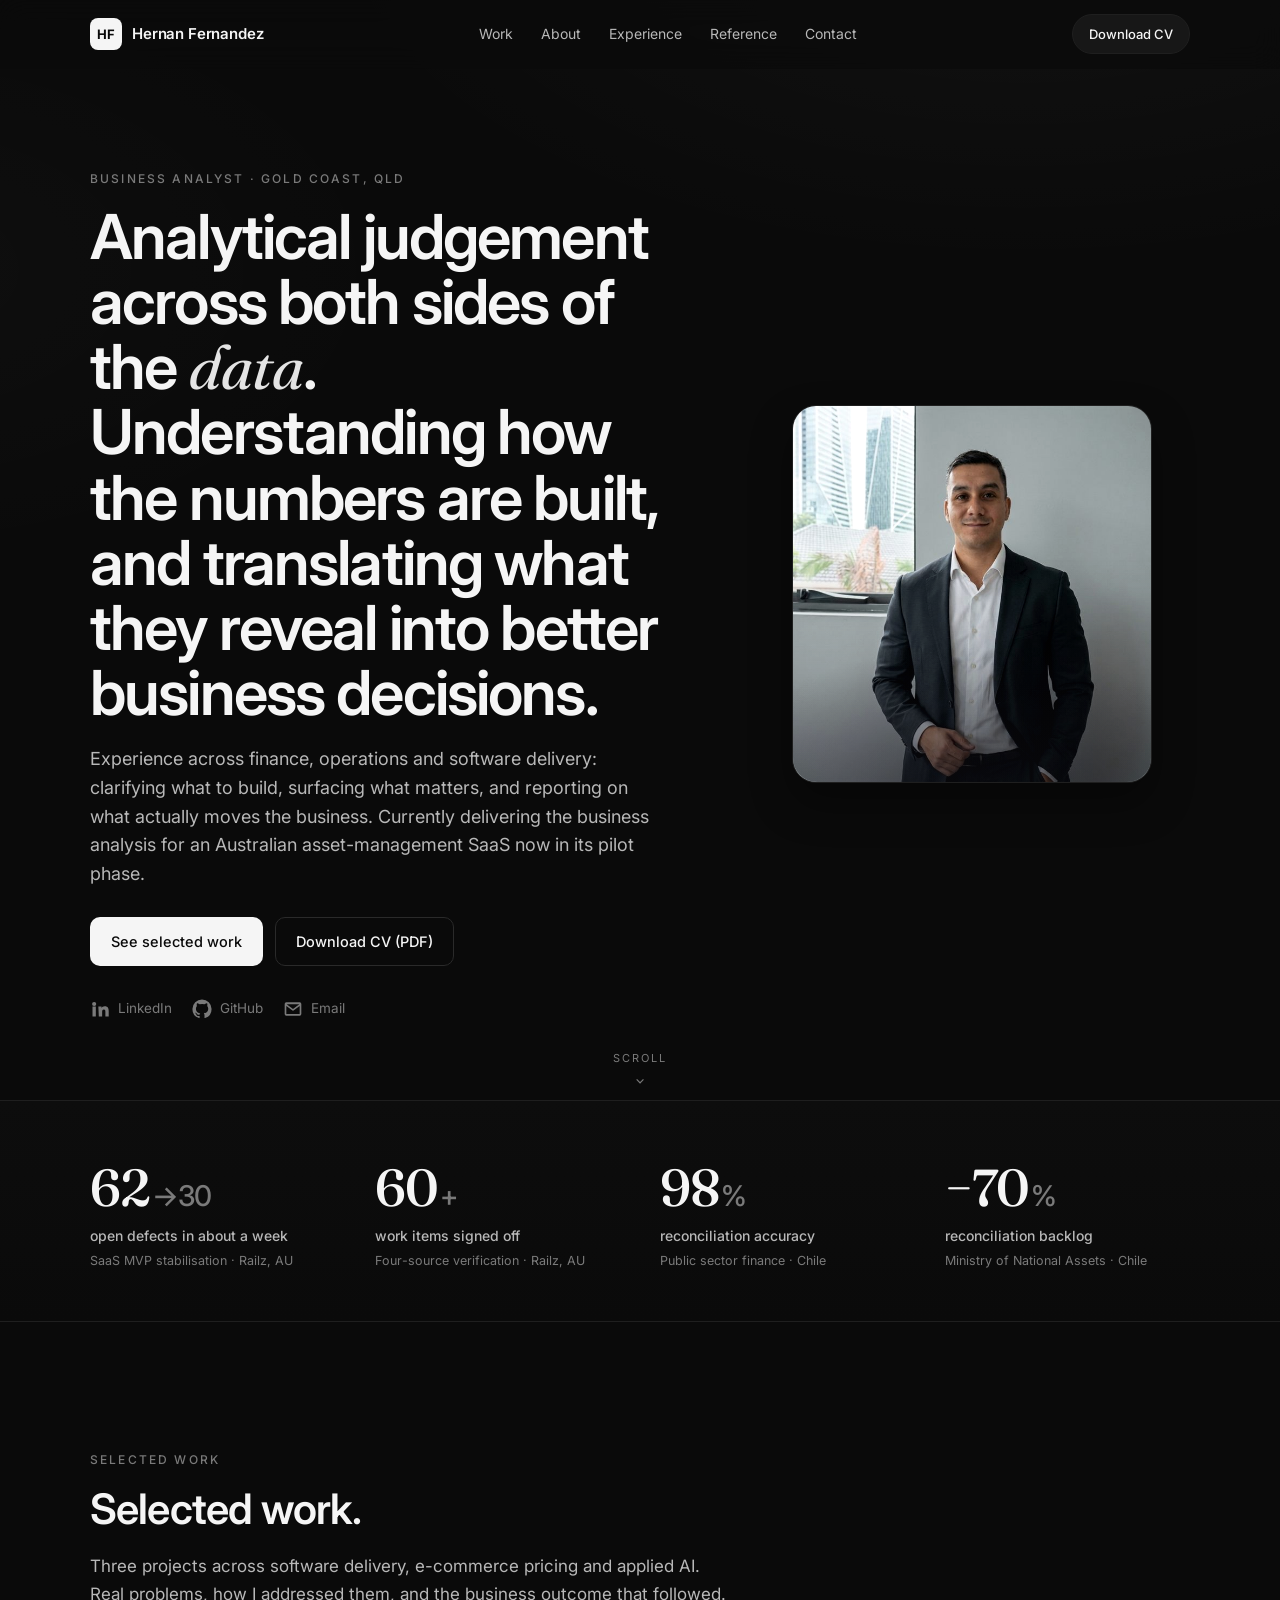
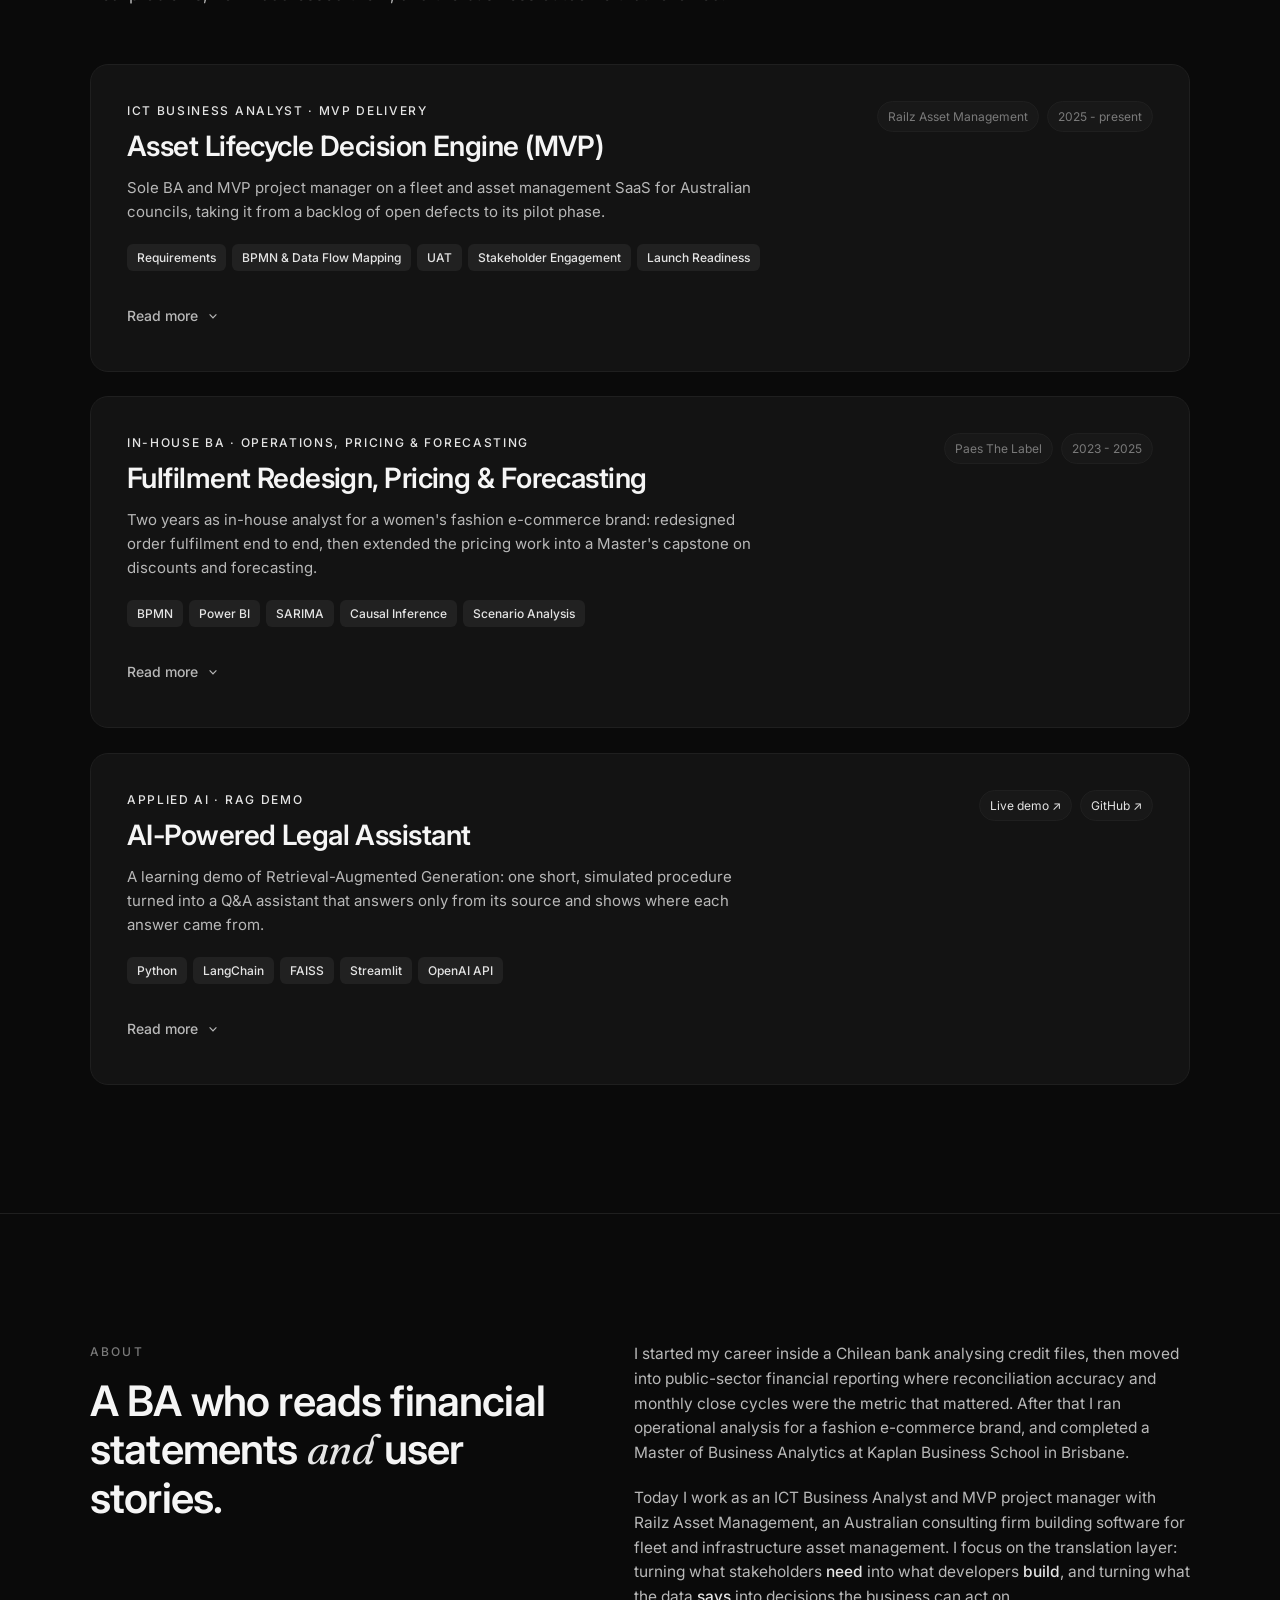
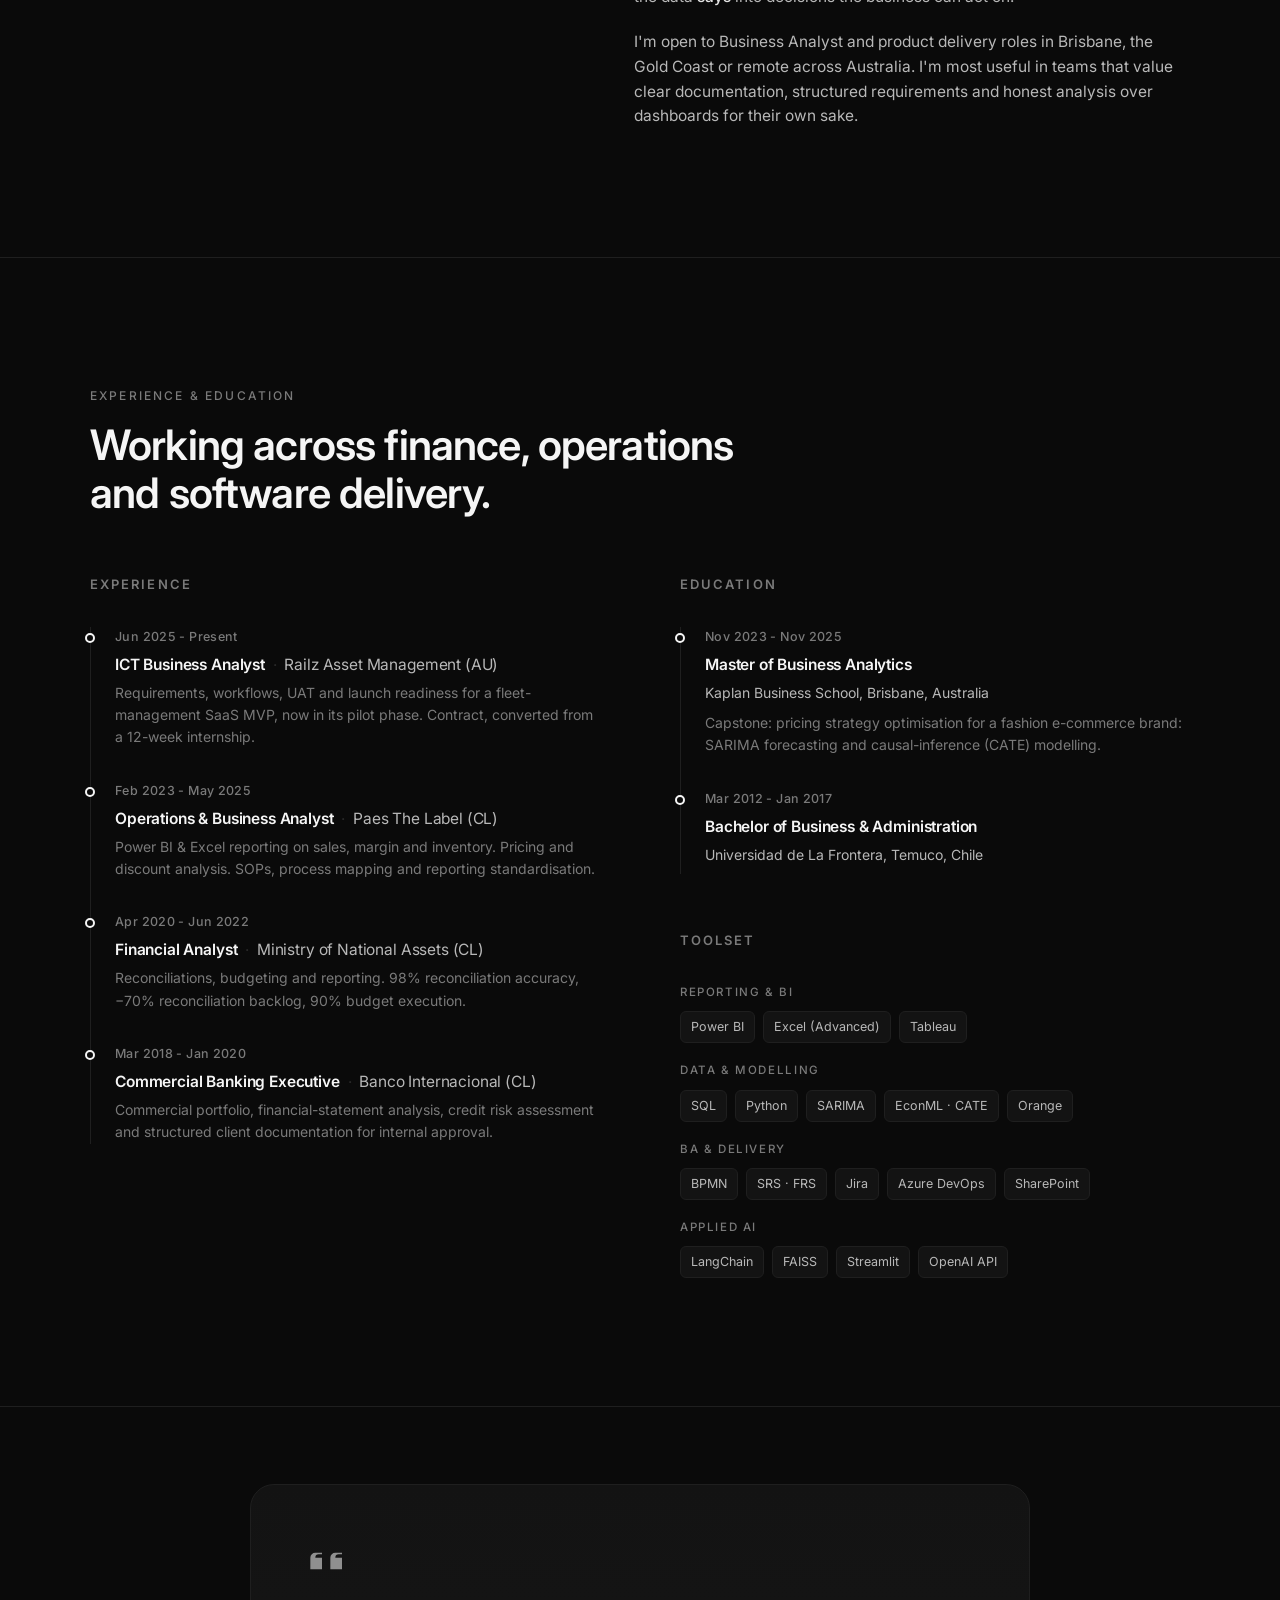
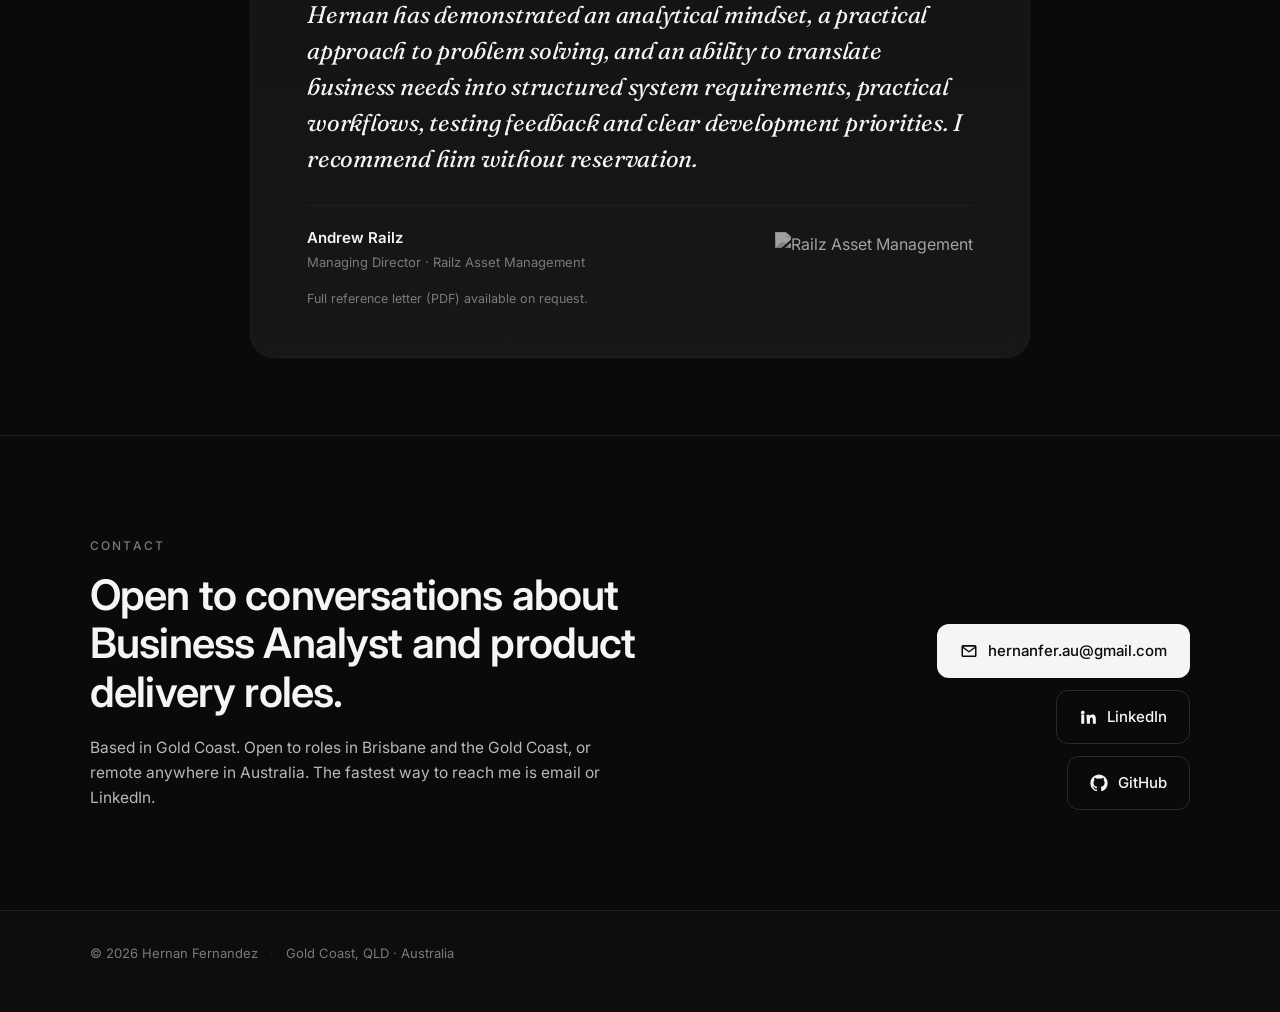
==== commit 6d9100e8: "Frame RAG case as demo and add architecture diagram" ====
--- a/index.html
+++ b/index.html
@@ -289,11 +289,11 @@
         <article class="project reveal" data-project>
           <div class="project__head">
             <div>
-              <p class="project__tag">Applied AI · RAG Prototype</p>
+              <p class="project__tag">Applied AI · RAG Demo</p>
               <h3 class="project__title">AI-Powered Legal Assistant</h3>
               <p class="project__pitch">
-                Deployed a Retrieval-Augmented Generation prototype that turns a procedural document into an
-                interactive Q&amp;A assistant grounded strictly in its source content.
+                A learning demo of Retrieval-Augmented Generation: one short, simulated procedure turned into a
+                Q&amp;A assistant that answers only from its source and shows where each answer came from.
               </p>
             </div>
             <div class="project__meta">
@@ -342,6 +342,22 @@
               Simulated source content based on the principles of Chile's Ley Karin (Law 21.643). Not a
               replacement for professional advice.
             </p>
+            <div class="project__ops" style="margin-top:24px">
+              <h4>Architecture and demo scope</h4>
+              <p>
+                This is a demo, not a product. It runs on one short simulated document, rebuilds its index on
+                each start and has no evaluation set yet. The diagram shows what it does today and what a
+                reusable version for other organisations would need: configuration per client, PDF and DOCX
+                ingestion with section citations, a persisted index per client, an evaluation set before
+                go-live, and the client's own infrastructure.
+              </p>
+              <figure style="margin:16px 0 0">
+                <a href="assets/rag-architecture.svg" target="_blank" rel="noopener" style="display:block;background:#fff;border-radius:10px;padding:8px;overflow-x:auto">
+                  <img src="assets/rag-architecture.svg" alt="Architecture of the RAG demo and the roadmap to a reusable template" loading="lazy" style="display:block;width:100%;min-width:640px;height:auto">
+                </a>
+                <figcaption style="font-size:14px;opacity:.75;margin-top:8px">RAG demo architecture and roadmap. Open full size.</figcaption>
+              </figure>
+            </div>
           </div>
         </article>
 
